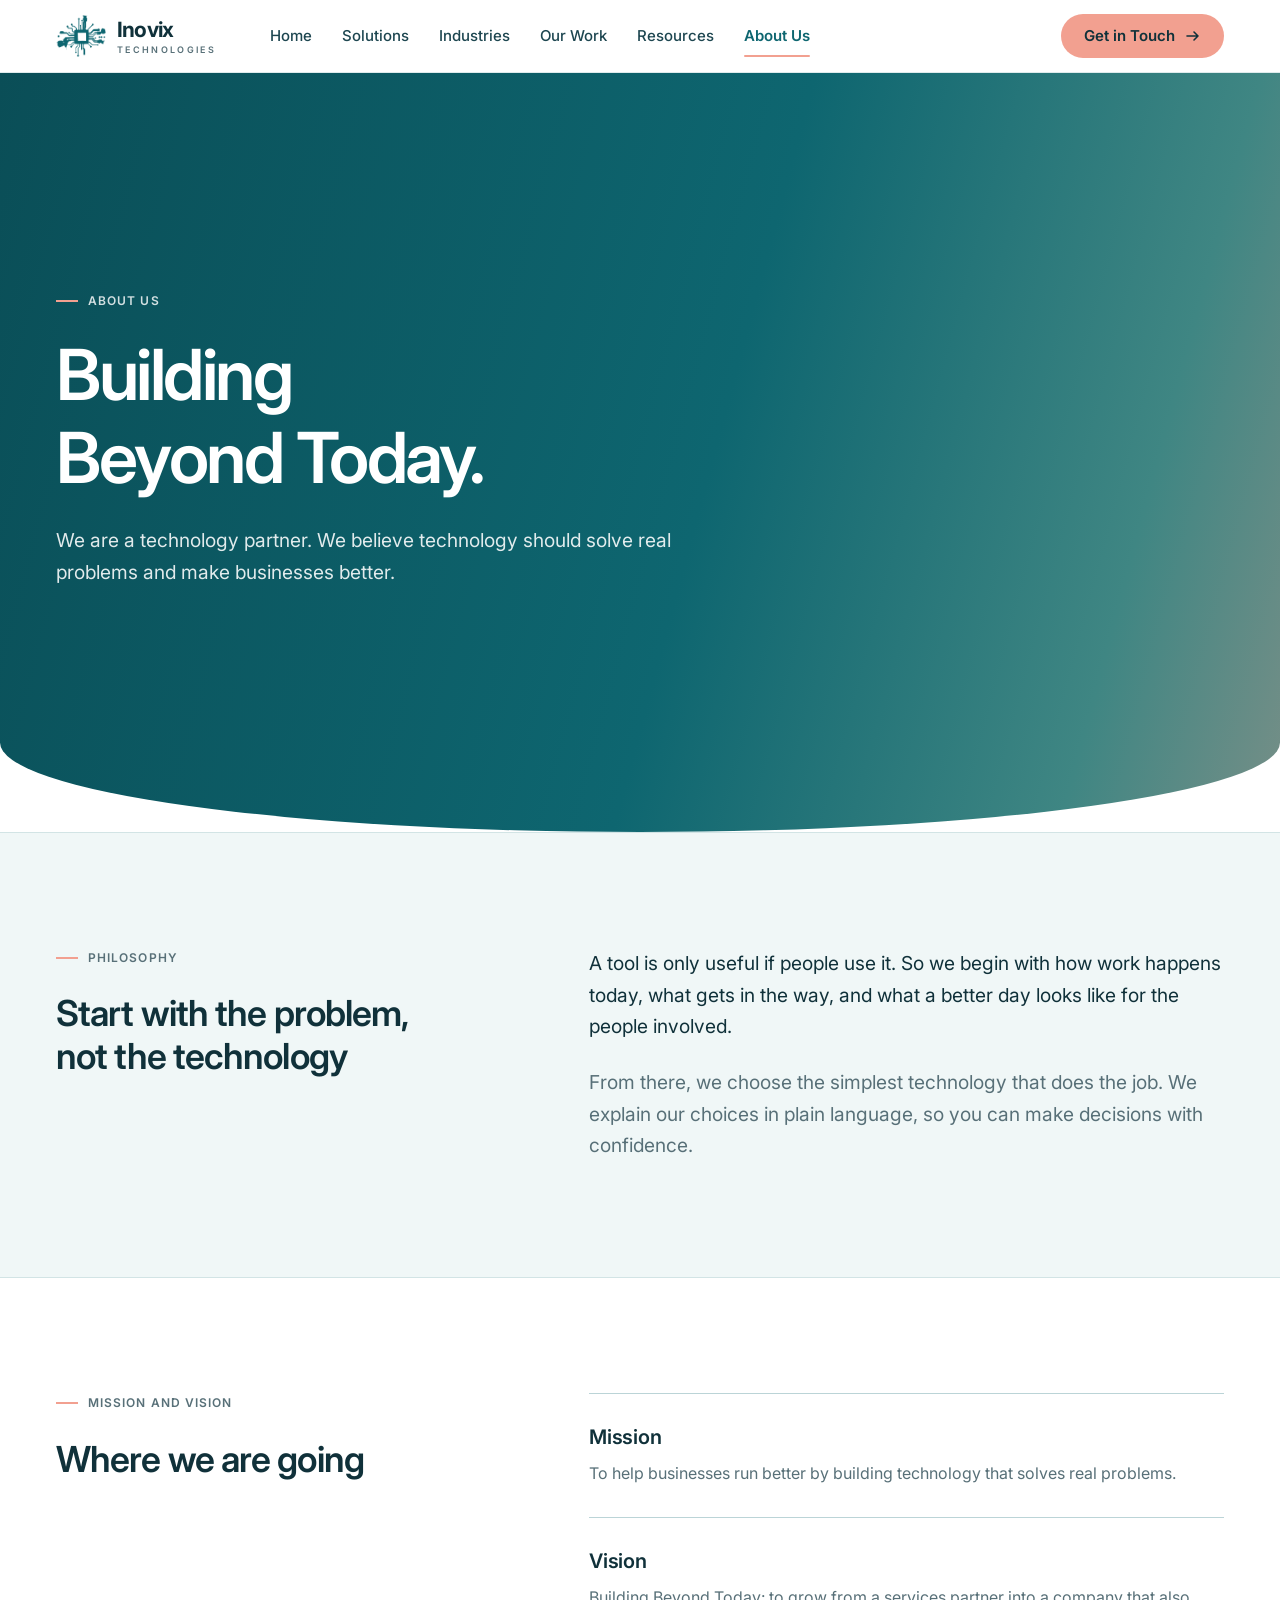
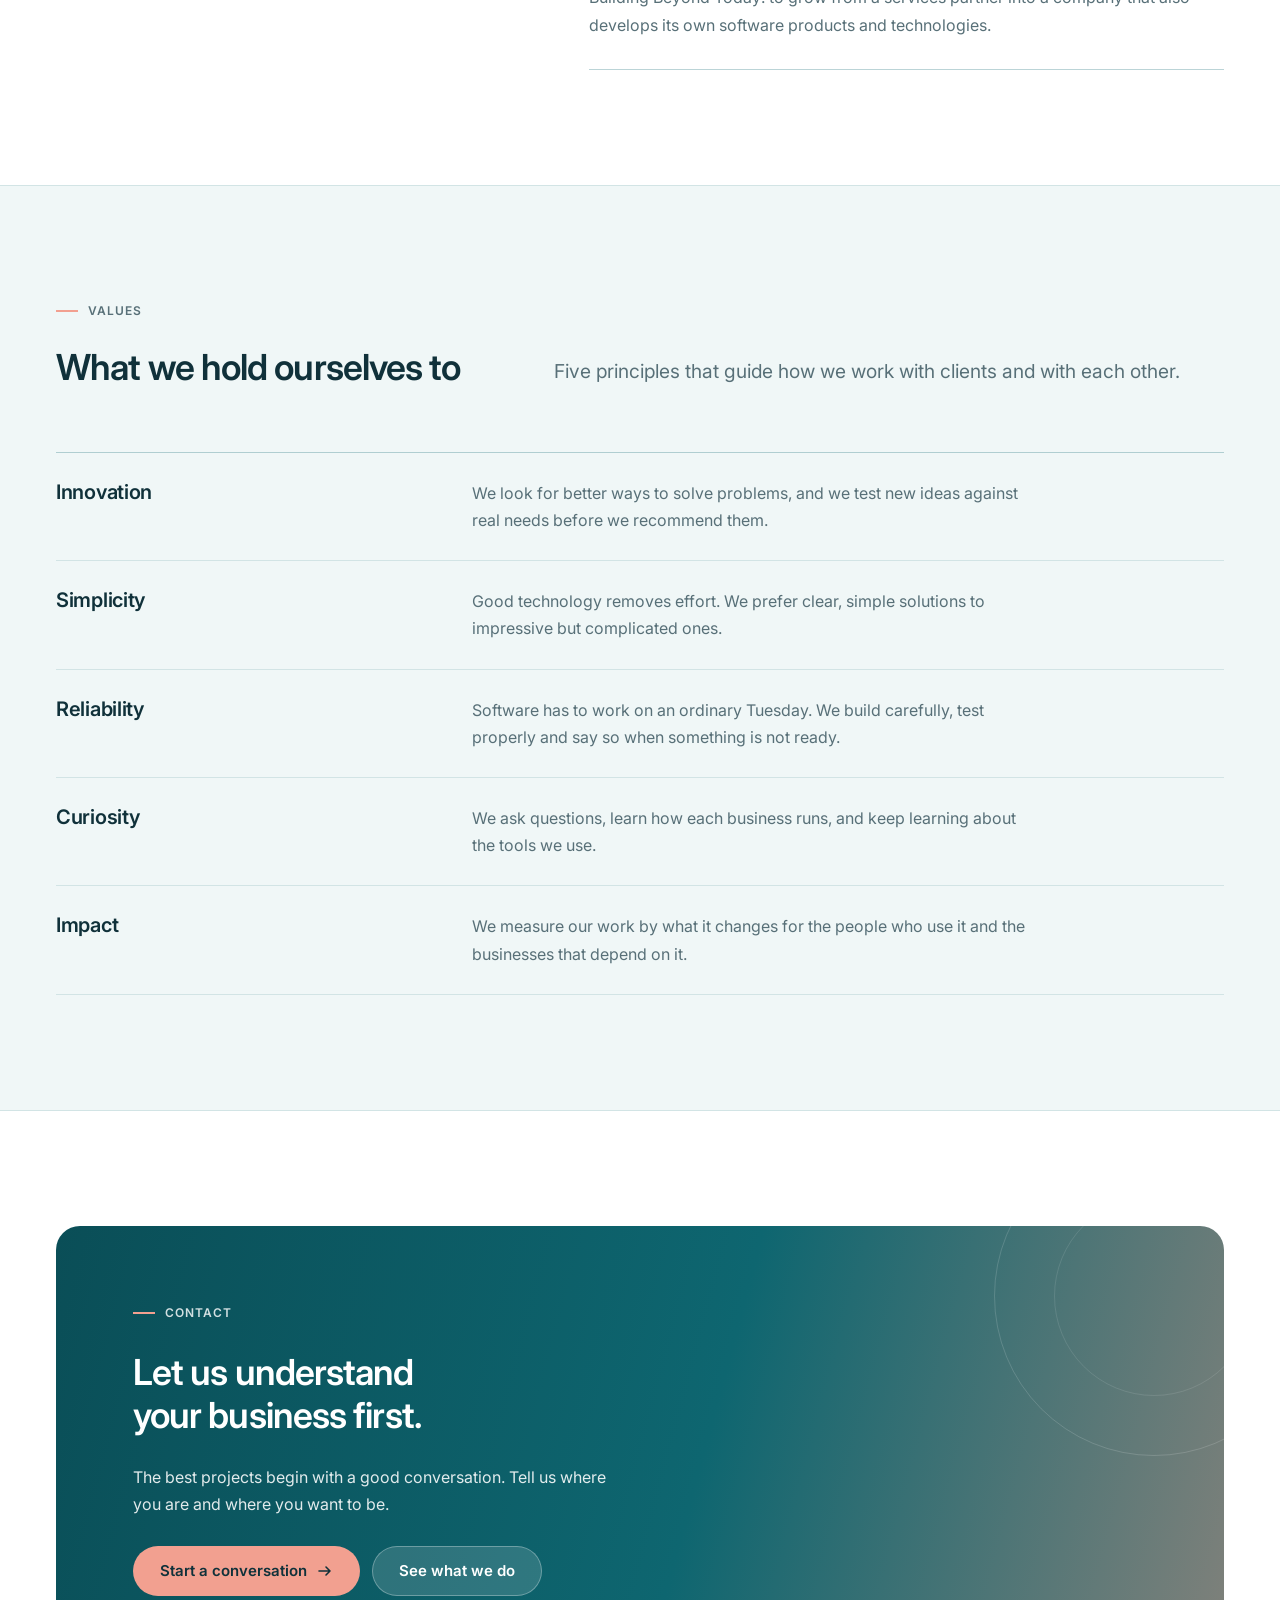
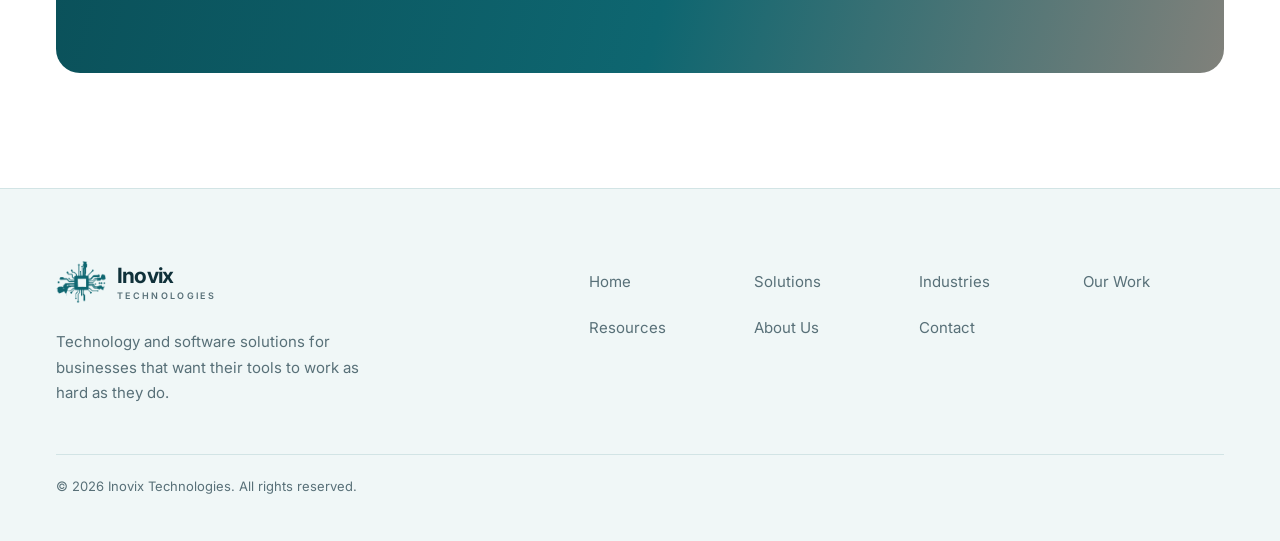
==== about.html @ cc23829c "Add files via upload" ====
<!doctype html>
<html lang="en"><head><meta charset="utf-8"><meta name="viewport" content="width=device-width,initial-scale=1,viewport-fit=cover">
<title>About Us | Inovix Technologies</title><meta name="description" content="Our philosophy, mission, vision and values as a technology partner for businesses.">
<link rel="stylesheet" href="https://fonts.googleapis.com/css2?family=Inter:wght@400;500;600&display=swap">
<link rel="stylesheet" href="styles.css">
<style>:root{padding-top:env(safe-area-inset-top,0px);padding-bottom:env(safe-area-inset-bottom,0px)}</style>
</head><body>
<a class="skip" href="#main">Skip to content</a>
<header class="site-head">
  <div class="bar"><a class="brand" href="index.html" aria-label="Inovix Technologies, home"><img class="brand-mark" src="logo.png" alt="" height="40"><span class="brand-text"><span class="brand-name">Inovix</span><span class="brand-sub">Technologies</span></span></a>
    <nav class="nav-links" aria-label="Main"><ul style="display:contents;list-style:none;margin:0;padding:0"><li style="display:block"><a href="index.html">Home</a></li><li style="display:block"><a href="solutions.html">Solutions</a></li><li style="display:block"><a href="industries.html">Industries</a></li><li style="display:block"><a href="work.html">Our Work</a></li><li style="display:block"><a href="resources.html">Resources</a></li><li style="display:block"><a href="about.html" aria-current="page">About Us</a></li></ul></nav>
    <div class="actions"><a class="btn btn-primary" href="contact.html">Get in Touch <svg viewBox="0 0 16 16" fill="none" stroke="currentColor" stroke-width="1.6" stroke-linecap="round" stroke-linejoin="round" aria-hidden="true"><path d="M2 8h11M9 4l4 4-4 4"/></svg></a>
    <button class="burger" id="menu-btn" type="button" aria-expanded="false" aria-controls="menu-panel" aria-label="Open menu"><span class="ln"><i></i><i></i><i></i></span></button></div>
  </div>
</header>
<div class="mpanel" id="menu-panel">
  <nav aria-label="Mobile"><a class="link" href="index.html">Home</a><a class="link" href="solutions.html">Solutions</a><a class="link" href="industries.html">Industries</a><a class="link" href="work.html">Our Work</a><a class="link" href="resources.html">Resources</a><a class="link" href="about.html" aria-current="page">About Us</a><a class="link" href="contact.html">Contact</a></nav>
  <a class="btn btn-primary" href="contact.html">Get in Touch <svg viewBox="0 0 16 16" fill="none" stroke="currentColor" stroke-width="1.6" stroke-linecap="round" stroke-linejoin="round" aria-hidden="true"><path d="M2 8h11M9 4l4 4-4 4"/></svg></a>
</div>
<main id="main">
<section class="page-head" style="border-bottom:0"><div class="wrap vision"><span class="eyebrow">About us</span><h2 style="margin-top:22px;animation:rise .8s var(--ease) both">Building Beyond Today.</h2>
<p class="lead" style="margin-top:26px">We are a technology partner. We believe technology should solve real problems and make businesses better.</p></div></section>
<section class="section band"><div class="wrap two"><div class="stack"><span class="eyebrow">Philosophy</span><h2>Start with the problem, not the technology</h2></div>
<div class="stack"><p class="lead" style="max-width:60ch;color:var(--ink)">A tool is only useful if people use it. So we begin with how work happens today, what gets in the way, and what a better day looks like for the people involved.</p>
<p class="lead" style="max-width:60ch">From there, we choose the simplest technology that does the job. We explain our choices in plain language, so you can make decisions with confidence.</p></div></div></section>
<section class="section"><div class="wrap two"><div class="stack"><span class="eyebrow">Mission and vision</span><h2>Where we are going</h2></div>
<div class="mv"><div><h3>Mission</h3><p class="muted">To help businesses run better by building technology that solves real problems.</p></div>
<div><h3>Vision</h3><p class="muted">Building Beyond Today: to grow from a services partner into a company that also develops its own software products and technologies.</p></div></div></div></section>
<section class="section band"><div class="wrap"><div class="sec-head"><div class="stack"><span class="eyebrow">Values</span><h2>What we hold ourselves to</h2></div><p class="lead">Five principles that guide how we work with clients and with each other.</p></div>
<ul class="vals" style="margin:0;padding:0;list-style:none"><li class="val"><h3>Innovation</h3><p>We look for better ways to solve problems, and we test new ideas against real needs before we recommend them.</p></li><li class="val"><h3>Simplicity</h3><p>Good technology removes effort. We prefer clear, simple solutions to impressive but complicated ones.</p></li><li class="val"><h3>Reliability</h3><p>Software has to work on an ordinary Tuesday. We build carefully, test properly and say so when something is not ready.</p></li><li class="val"><h3>Curiosity</h3><p>We ask questions, learn how each business runs, and keep learning about the tools we use.</p></li><li class="val"><h3>Impact</h3><p>We measure our work by what it changes for the people who use it and the businesses that depend on it.</p></li></ul></div></section>
<section class="section"><div class="wrap"><div class="cta">
  <span class="eyebrow">Contact</span><h2>Let us understand your business first.</h2><p>The best projects begin with a good conversation. Tell us where you are and where you want to be.</p>
  <div class="btn-row"><a class="btn btn-primary" href="contact.html">Start a conversation <svg viewBox="0 0 16 16" fill="none" stroke="currentColor" stroke-width="1.6" stroke-linecap="round" stroke-linejoin="round" aria-hidden="true"><path d="M2 8h11M9 4l4 4-4 4"/></svg></a><a class="btn btn-ghost" href="solutions.html">See what we do</a></div>
</div></div></section>
</main>
<footer class="foot"><div class="wrap">
  <div class="foot-grid">
    <div><a class="brand" href="index.html" aria-label="Inovix Technologies, home"><img class="brand-mark" src="logo.png" alt="" height="40"><span class="brand-text"><span class="brand-name">Inovix</span><span class="brand-sub">Technologies</span></span></a><p>Technology and software solutions for businesses that want their tools to work as hard as they do.</p></div>
    <nav aria-label="Footer"><ul><li><a href="index.html">Home</a></li><li><a href="solutions.html">Solutions</a></li><li><a href="industries.html">Industries</a></li><li><a href="work.html">Our Work</a></li><li><a href="resources.html">Resources</a></li><li><a href="about.html">About Us</a></li><li><a href="contact.html">Contact</a></li></ul></nav>
  </div>
  <div class="legal">&copy; 2026 Inovix Technologies. All rights reserved.</div>
</div></footer>
<script src="app.js"></script>
</body></html>
---- styles.css ----
/* Design tokens */
:root{
  --white:#FFFFFF; --blush:#F0F7F7; --pink:#DCEDED; --rose:#A9CFCF;
  --teal:#0E6670; --teal-deep:#0A4E57; --coral:#F2A090; --coral-deep:#EA8D79;
  --ink:#10313A; --grey:#587078; --ink-soft:#1D4650;
  --line:rgba(14,102,112,.13); --line-strong:rgba(14,102,112,.28);
  --r-sm:12px; --r-md:20px; --r-lg:28px; --pill:999px;
  --shadow:0 1px 2px rgba(16,49,58,.04),0 12px 32px -12px rgba(16,49,58,.08);
  --font:"Inter","Helvetica Neue",Helvetica,Arial,sans-serif;
  --gutter:max(16px,env(safe-area-inset-left,0px));
  --gutter-r:max(16px,env(safe-area-inset-right,0px));
  --ease:cubic-bezier(.2,.7,.2,1);
  color-scheme:light;
}
*,*::before,*::after{box-sizing:border-box}
html{scroll-behavior:smooth;-webkit-text-size-adjust:100%}
body{margin:0;background:var(--white);color:var(--ink);font-family:var(--font);font-size:1rem;line-height:1.7;font-weight:400;-webkit-font-smoothing:antialiased;text-rendering:optimizeLegibility}
img,svg{max-width:100%}
h1,h2,h3,h4{margin:0;font-weight:600;line-height:1.14;letter-spacing:-.025em;text-wrap:balance}
h1{font-size:clamp(2.25rem,4.4vw,3.6rem);letter-spacing:-.032em}
h2{font-size:clamp(1.65rem,2.8vw,2.4rem)}
h3{font-size:1.25rem;letter-spacing:-.015em;line-height:1.3}
p{margin:0}
a{color:inherit}
ul{margin:0;padding:0;list-style:none}
:focus-visible{outline:2px solid var(--ink);outline-offset:3px;border-radius:6px}
.skip{position:absolute;left:16px;top:-60px;background:var(--ink);color:#fff;padding:10px 16px;border-radius:var(--pill);z-index:100;text-decoration:none;font-size:.9rem}
.skip:focus{top:12px}

/* Layout helpers */
.wrap{max-width:1244px;margin-inline:auto;padding-left:var(--gutter);padding-right:var(--gutter-r)}
.section{padding-block:clamp(56px,8vw,112px)}
.band{background:var(--blush)}
.eyebrow{font-size:.75rem;font-weight:600;letter-spacing:.09em;text-transform:uppercase;color:var(--grey);display:flex;align-items:center;gap:10px}
.eyebrow::before{content:"";width:18px;height:1px;background:var(--rose)}
.lead{font-size:clamp(1.0625rem,1.5vw,1.25rem);color:var(--grey);line-height:1.6;max-width:56ch}
.muted{color:var(--grey)}
.stack{display:flex;flex-direction:column;gap:20px}

/* Buttons */
.btn{display:inline-flex;align-items:center;justify-content:center;gap:10px;min-height:48px;padding:0 24px;border-radius:var(--pill);font:inherit;font-size:.9375rem;font-weight:600;text-decoration:none;border:1px solid transparent;cursor:pointer;transition:background .2s,transform .15s var(--ease),border-color .2s,box-shadow .2s}
.btn svg{width:16px;height:16px;transition:transform .25s var(--ease)}
.btn:hover svg{transform:translateX(3px)}
.btn:active{transform:scale(.98)}
.btn-primary{background:var(--coral);color:var(--ink)}
.btn-primary:hover{background:var(--coral-deep)}
.btn-ghost{background:transparent;color:var(--ink);border-color:var(--line-strong)}
.btn-ghost:hover{background:var(--pink);border-color:var(--pink)}
.btn-row{display:flex;flex-wrap:wrap;gap:12px}

/* Logo placeholder: replace .logo-slot contents with an <img> or inline SVG */
.brand{display:inline-flex;align-items:center;text-decoration:none}
.logo-slot{display:inline-flex;align-items:center;justify-content:center;width:132px;height:40px;border:1px dashed var(--rose);border-radius:var(--r-sm);background:var(--blush)}
.logo-slot span{width:46px;height:6px;border-radius:3px;background:var(--rose)}
.logo-slot img,.logo-slot svg{max-height:100%;max-width:100%}

/* Site header: sticky, standard top bar */
body::before{content:"";position:fixed;inset:0 0 auto;height:env(safe-area-inset-top,0px);z-index:70;background:var(--white)}
.site-head{position:sticky;top:env(safe-area-inset-top,0px);z-index:60;background:rgba(255,255,255,.94);-webkit-backdrop-filter:saturate(1.4) blur(14px);backdrop-filter:saturate(1.4) blur(14px);border-bottom:1px solid var(--line)}
.bar{display:flex;align-items:center;gap:24px;height:72px;max-width:1200px;margin-inline:auto;padding-left:var(--gutter);padding-right:var(--gutter-r)}
.brand{flex:none}
.bar .logo-slot{width:128px;height:38px}
.nav-links{display:none}
.actions{display:flex;align-items:center;gap:10px;margin-left:auto}
.actions .btn{display:none;min-height:44px;padding:0 22px}
.nav-links a{position:relative;display:block;padding:10px 14px;border-radius:var(--r-sm);font-size:.9375rem;font-weight:500;text-decoration:none;color:var(--ink-soft);transition:color .2s,background .2s}
.nav-links a:hover{color:var(--ink);background:var(--blush)}
.nav-links a[aria-current="page"]{color:var(--teal);font-weight:600}
.nav-links a[aria-current="page"]::after{content:"";position:absolute;left:14px;right:14px;bottom:2px;height:2px;border-radius:2px;background:var(--coral)}
.burger{width:44px;height:44px;border-radius:var(--r-sm);border:1px solid var(--line-strong);background:var(--white);display:inline-flex;align-items:center;justify-content:center;cursor:pointer;color:var(--ink);transition:background .2s}
.burger:hover{background:var(--blush)}
.burger .ln{position:relative;width:18px;height:12px}
.burger .ln i{position:absolute;left:0;right:0;height:1.5px;background:currentColor;border-radius:2px;transition:transform .3s var(--ease),top .3s var(--ease),opacity .2s}
.burger .ln i:nth-child(1){top:0}.burger .ln i:nth-child(2){top:5.25px}.burger .ln i:nth-child(3){top:10.5px}
.burger[aria-expanded="true"] .ln i:nth-child(1){top:5.25px;transform:rotate(45deg)}
.burger[aria-expanded="true"] .ln i:nth-child(2){opacity:0}
.burger[aria-expanded="true"] .ln i:nth-child(3){top:5.25px;transform:rotate(-45deg)}
.mpanel{position:fixed;left:0;right:0;top:calc(73px + env(safe-area-inset-top,0px));bottom:0;z-index:55;background:var(--white);padding:8px var(--gutter-r) calc(24px + env(safe-area-inset-bottom,0px)) var(--gutter);overflow-y:auto;visibility:hidden;opacity:0;transform:translateY(-8px);transition:opacity .25s,transform .3s var(--ease),visibility 0s .3s}
.mpanel.open{visibility:visible;opacity:1;transform:none;transition:opacity .25s,transform .3s var(--ease)}
.mpanel a.link{display:flex;align-items:center;justify-content:space-between;min-height:58px;font-size:1.1875rem;font-weight:500;letter-spacing:-.01em;text-decoration:none;border-bottom:1px solid var(--line)}
.mpanel a.link[aria-current="page"]{font-weight:600;color:var(--teal)}
.mpanel a.link[aria-current="page"]::after{content:"";width:8px;height:8px;border-radius:50%;background:var(--coral)}
.mpanel .btn{width:100%;margin-top:24px;min-height:54px}
@media(min-width:960px){
  .nav-links{display:flex;gap:2px;margin-left:16px}
  .actions .btn{display:inline-flex}
  .burger,.mpanel{display:none}
}
body.lock{overflow:hidden}

/* Hero */
.hero{padding-block:clamp(40px,6vw,88px) clamp(48px,6vw,96px)}
.hero-grid{display:grid;gap:56px;align-items:center}
@media(min-width:960px){.hero-grid{grid-template-columns:minmax(0,1fr) minmax(0,1.08fr);gap:64px}}
.hero h1{margin-block:20px 22px;max-width:15ch}
.hero .lead{margin-bottom:34px}
@keyframes rise{from{opacity:0;transform:translateY(14px)}to{opacity:1;transform:none}}
.hero .eyebrow,.hero h1,.hero .lead,.hero .btn-row{animation:rise .7s var(--ease) both}
.hero h1{animation-delay:.06s}.hero .lead{animation-delay:.12s}.hero .btn-row{animation-delay:.18s}
.hero .visual{animation:rise .9s var(--ease) .15s both}
@media(prefers-reduced-motion:reduce){*,*::before,*::after{animation:none!important;transition:none!important;scroll-behavior:auto!important}}

/* Hero visual: software window + connected systems */
.win-top{display:flex;align-items:center;gap:7px;padding:12px 16px;border-bottom:1px solid var(--line);background:var(--blush)}
.win-top i{width:9px;height:9px;border-radius:50%;background:var(--rose)}
.win-top i:nth-child(2){opacity:.6}.win-top i:nth-child(3){opacity:.35}
.win-top b{margin-left:14px;height:8px;width:110px;border-radius:4px;background:var(--pink)}
.sk{display:block;height:8px;border-radius:4px;background:var(--pink)}
.sk.s{width:60%}.sk.m{width:80%}.sk.l{width:100%}.sk.on{background:var(--rose);width:70%}

/* Home: statement */
.statement{display:grid;gap:36px}
@media(min-width:960px){.statement{grid-template-columns:minmax(0,5fr) minmax(0,7fr);gap:80px}}
.statement p.big{font-size:clamp(1.35rem,2.4vw,1.9rem);line-height:1.4;letter-spacing:-.02em;font-weight:500;max-width:30ch}
.statement .cols{display:grid;gap:24px}
@media(min-width:640px){.statement .cols{grid-template-columns:1fr 1fr}}

/* Home: service rows */
.sec-head{display:grid;gap:18px;margin-bottom:clamp(32px,4vw,56px)}
@media(min-width:960px){.sec-head{grid-template-columns:minmax(0,5fr) minmax(0,7fr);gap:80px;align-items:end}}
.svc{border-top:1px solid var(--line-strong)}
.svc a{display:grid;grid-template-columns:1fr auto;gap:8px 24px;align-items:center;padding:26px 4px;border-bottom:1px solid var(--line);text-decoration:none;transition:background .25s,padding .3s var(--ease)}
.svc a:hover{background:var(--blush);padding-inline:20px}
.svc h3{grid-column:1}
.svc p{grid-column:1;color:var(--grey);max-width:60ch;font-size:1rem}
.svc .arr{grid-column:2;grid-row:1/3;width:44px;height:44px;border-radius:50%;border:1px solid var(--line-strong);display:flex;align-items:center;justify-content:center;transition:background .25s,border-color .25s}
.svc a:hover .arr{background:var(--pink);border-color:var(--pink)}
.svc .arr svg{width:16px;height:16px}
@media(min-width:960px){.svc a{grid-template-columns:minmax(0,5fr) minmax(0,6fr) auto;gap:0 80px;padding-block:30px}.svc h3,.svc p{grid-column:auto}.svc .arr{grid-column:3;grid-row:auto}}

/* Home: approach (an actual sequence) */
.steps{display:grid;gap:0;position:relative}
.step{display:grid;grid-template-columns:44px 1fr;gap:20px;padding-bottom:36px;position:relative}
.step:last-child{padding-bottom:0}
.step::before{content:"";position:absolute;left:21px;top:44px;bottom:0;width:1px;background:var(--rose)}
.step:last-child::before{display:none}
.step .n{width:44px;height:44px;border-radius:50%;background:var(--white);border:1px solid var(--rose);display:flex;align-items:center;justify-content:center;font-size:.875rem;font-weight:600;font-variant-numeric:tabular-nums}
.step h3{margin:8px 0 8px}.step p{color:var(--grey);font-size:1rem}
@media(min-width:960px){
  .steps{grid-template-columns:repeat(4,1fr);gap:32px}
  .step{grid-template-columns:1fr;gap:20px;padding:0}
  .step::before{left:44px;right:-32px;top:21px;bottom:auto;width:auto;height:1px}
}
@media(min-width:640px) and (max-width:959px){.steps{grid-template-columns:1fr 1fr;column-gap:40px}}

/* Home: industries overview */
.ind{display:grid;gap:40px}
@media(min-width:960px){.ind{grid-template-columns:minmax(0,5fr) minmax(0,7fr);gap:80px;align-items:start}}
.chips{display:flex;flex-wrap:wrap;gap:10px}
.chip{display:inline-flex;align-items:center;min-height:48px;padding:0 22px;border-radius:var(--pill);border:1px solid var(--line-strong);background:var(--white);font-size:1rem;font-weight:500;text-decoration:none;transition:background .2s,border-color .2s,transform .2s var(--ease)}
.chip:hover{background:var(--pink);border-color:var(--pink);transform:translateY(-1px)}
.chip.alt{background:var(--blush);border-color:var(--blush);color:var(--grey)}

/* CTA panel */
.cta{background:var(--pink);border-radius:var(--r-lg);padding:clamp(36px,6vw,80px);display:grid;gap:28px;position:relative;overflow:hidden}
.cta::after{content:"";position:absolute;right:-90px;top:-90px;width:320px;height:320px;border-radius:50%;border:1px solid var(--rose);opacity:.7;pointer-events:none}
.cta::before{content:"";position:absolute;right:-30px;top:-30px;width:200px;height:200px;border-radius:50%;border:1px solid var(--rose);opacity:.5;pointer-events:none}
.cta h2{max-width:20ch;position:relative}.cta p{color:var(--ink-soft);max-width:48ch;position:relative}.cta .btn-row{position:relative}
.cta .btn-ghost{border-color:var(--rose)}
.cta .btn-ghost:hover{background:var(--white);border-color:var(--white)}

/* Inner page header */
.page-head{padding-block:clamp(48px,7vw,104px) clamp(36px,5vw,72px);border-bottom:1px solid var(--line)}
.page-head h1{margin-block:18px 22px;max-width:18ch;animation:rise .7s var(--ease) both}
.page-head .lead{animation:rise .7s var(--ease) .08s both}
.page-head .eyebrow{animation:rise .7s var(--ease) both}

/* Solutions */
.sol{display:grid;gap:28px;padding-block:clamp(40px,5vw,72px);border-bottom:1px solid var(--line)}
.sol:last-of-type{border-bottom:0}
.sol .t{display:flex;flex-direction:column;gap:16px}
.glyph{width:56px;height:56px;border-radius:16px;background:var(--pink);display:flex;align-items:center;justify-content:center}
.glyph svg{width:26px;height:26px;stroke:var(--ink);fill:none;stroke-width:1.5;stroke-linecap:round;stroke-linejoin:round}
.sol dl{margin:0;display:grid;gap:24px}
.sol dt{font-size:.75rem;font-weight:600;letter-spacing:.09em;text-transform:uppercase;color:var(--grey);margin-bottom:8px}
.sol dd{margin:0;font-size:1.0625rem;line-height:1.6}
@media(min-width:960px){
  .sol{grid-template-columns:minmax(0,4fr) minmax(0,8fr);gap:80px}
  .sol .t{position:sticky;top:48px;align-self:start}
  .sol dl{grid-template-columns:1fr 1fr}
  .sol dl>div:first-child{grid-column:1/-1;padding-bottom:24px;border-bottom:1px solid var(--line)}
}
.note{display:grid;gap:20px;align-items:center}
@media(min-width:960px){.note{grid-template-columns:1fr auto;gap:60px}}

/* Industries */
.indrow{display:grid;gap:28px;padding-block:clamp(40px,5vw,72px)}
.indrow+.indrow{border-top:1px solid var(--line)}
.indrow h2{font-size:clamp(1.6rem,2.6vw,2.2rem)}
.indrow .tag{font-size:.8125rem;color:var(--grey);font-variant-numeric:tabular-nums}
.pair{display:grid;gap:28px}
.pair h3{font-size:.75rem;font-weight:600;letter-spacing:.09em;text-transform:uppercase;color:var(--grey);margin-bottom:14px}
.ticks li{position:relative;padding:11px 0 11px 28px;border-bottom:1px solid var(--line);font-size:1rem;line-height:1.5}
.ticks li:last-child{border-bottom:0}
.ticks li::before{content:"";position:absolute;left:2px;top:19px;width:10px;height:10px;border-radius:50%;border:1.5px solid var(--rose)}
.ticks.on li::before{background:var(--rose)}
@media(min-width:960px){.indrow{grid-template-columns:minmax(0,4fr) minmax(0,8fr);gap:80px}.pair{grid-template-columns:1fr 1fr;gap:48px}}
@media(min-width:640px) and (max-width:959px){.pair{grid-template-columns:1fr 1fr;gap:32px}}

/* Work */
.proj-grid{display:grid;gap:24px}
@media(min-width:640px){.proj-grid{grid-template-columns:1fr 1fr}.proj.feature{grid-column:1/-1}}
@media(min-width:1100px){.proj-grid{grid-template-columns:repeat(6,1fr)}.proj{grid-column:span 2}.proj.feature{grid-column:1/-1}.proj.wide{grid-column:span 3}}
.proj .frame{border:1px dashed var(--rose);border-radius:var(--r-md);background:var(--blush);aspect-ratio:16/10;position:relative;overflow:hidden;display:flex;flex-direction:column}
.proj.feature .frame{aspect-ratio:21/9;min-height:240px}
.proj .frame .win-top{background:transparent;border-bottom:1px dashed var(--rose)}
.proj .frame .ph{flex:1;display:flex;align-items:center;justify-content:center;padding:20px}
.proj .frame .ph span{font-size:.8125rem;font-weight:500;color:var(--grey);padding:8px 16px;border-radius:var(--pill);background:var(--white);border:1px solid var(--line)}
.proj .meta{padding-top:18px;display:flex;flex-direction:column;gap:12px}
.proj .meta .lbl{font-size:.75rem;font-weight:600;letter-spacing:.09em;text-transform:uppercase;color:var(--grey)}
.proj .meta .sk{height:10px}.proj .meta .sk.t{height:14px;width:60%;background:var(--rose);opacity:.7}
.cs{display:grid;gap:36px}
@media(min-width:960px){.cs{grid-template-columns:minmax(0,5fr) minmax(0,7fr);gap:80px}}
.cs-list li{display:grid;grid-template-columns:140px 1fr;gap:20px;padding:22px 0;border-top:1px solid var(--line-strong)}
.cs-list li:last-child{border-bottom:1px solid var(--line-strong)}
.cs-list b{font-weight:600}.cs-list span{color:var(--grey);font-size:1rem}
@media(max-width:560px){.cs-list li{grid-template-columns:1fr;gap:6px}}

/* Resources */
.res-feature{display:grid;gap:28px;align-items:stretch}
@media(min-width:960px){.res-feature{grid-template-columns:7fr 5fr;gap:40px}}
.res-img{border:1px dashed var(--rose);border-radius:var(--r-md);background:var(--blush);min-height:260px;display:flex;flex-direction:column;justify-content:flex-end;padding:24px;gap:12px}
.res-img .sk{height:10px}.res-img .sk.t{height:16px;width:55%;background:var(--rose);opacity:.7}
.res-side{display:flex;flex-direction:column;justify-content:center;gap:16px}
.cats{display:grid;gap:0;border-top:1px solid var(--line-strong)}
.cat{display:grid;gap:8px 32px;padding:28px 0;border-bottom:1px solid var(--line);align-items:start}
.cat p{color:var(--grey);font-size:1rem;max-width:52ch}
.cat .empty{display:inline-flex;align-items:center;gap:10px;font-size:.875rem;color:var(--grey)}
.cat .empty::before{content:"";width:8px;height:8px;border-radius:50%;border:1.5px solid var(--rose)}
@media(min-width:960px){.cat{grid-template-columns:minmax(0,4fr) minmax(0,5fr) minmax(0,3fr);gap:0 48px;padding-block:34px}.cat .empty{justify-self:end}}

/* About */
.vision{padding-block:clamp(64px,9vw,128px);text-align:left}
.vision h2{font-size:clamp(2.2rem,5.6vw,4.4rem);letter-spacing:-.035em;max-width:14ch}
.two{display:grid;gap:36px}
@media(min-width:960px){.two{grid-template-columns:minmax(0,5fr) minmax(0,7fr);gap:80px}}
.mv{display:grid;gap:0}
.mv>div{padding:30px 0;border-top:1px solid var(--line-strong);display:grid;gap:10px}
.mv>div:last-child{border-bottom:1px solid var(--line-strong)}
.vals{display:grid;gap:0;border-top:1px solid var(--line-strong)}
.val{display:grid;gap:6px 40px;padding:26px 0;border-bottom:1px solid var(--line);transition:background .25s,padding .3s var(--ease)}
.val:hover{background:var(--white);padding-inline:20px}
.val p{color:var(--grey);font-size:1rem;max-width:56ch}
@media(min-width:960px){.val{grid-template-columns:minmax(0,4fr) minmax(0,8fr);align-items:baseline}}
.band .val:hover{background:var(--white)}

/* Contact */
.contact{display:grid;gap:48px;padding-block:clamp(40px,6vw,88px)}
@media(min-width:960px){.contact{grid-template-columns:minmax(0,5fr) minmax(0,7fr);gap:72px;align-items:start}}
.contact h1{margin-block:18px 22px;max-width:14ch}
.expect{margin-top:36px;display:grid;gap:0;border-top:1px solid var(--line-strong)}
.expect li{padding:18px 0;border-bottom:1px solid var(--line);color:var(--grey);font-size:1rem}
.expect li b{color:var(--ink);font-weight:600;display:block;margin-bottom:2px}
.form-panel{background:var(--blush);border:1px solid var(--line);border-radius:var(--r-lg);padding:clamp(22px,4vw,44px)}
.form-panel h2{font-size:1.5rem;margin-bottom:6px}
.form-panel .sub{color:var(--grey);font-size:.9375rem;margin-bottom:28px}
form{display:grid;gap:20px}
.row2{display:grid;gap:20px}
@media(min-width:640px){.row2{grid-template-columns:1fr 1fr}}
.field{display:flex;flex-direction:column;gap:8px;min-width:0}
.field label{font-size:.875rem;font-weight:600}
.field label small{font-weight:400;color:var(--grey);margin-left:4px}
.field input,.field select,.field textarea{font:inherit;font-size:1rem;color:var(--ink);background:var(--white);border:1px solid var(--line-strong);border-radius:var(--r-sm);padding:14px 16px;min-height:52px;width:100%;transition:border-color .2s,box-shadow .2s;appearance:none;-webkit-appearance:none}
.field textarea{min-height:150px;resize:vertical;line-height:1.55}
.field select{background-image:url("data:image/svg+xml,%3Csvg xmlns='http://www.w3.org/2000/svg' width='14' height='8' fill='none' stroke='%2329252A' stroke-width='1.6' stroke-linecap='round' stroke-linejoin='round'%3E%3Cpath d='M1 1l6 6 6-6'/%3E%3C/svg%3E");background-repeat:no-repeat;background-position:right 18px center;padding-right:44px}
.field input:hover,.field select:hover,.field textarea:hover{border-color:var(--grey)}
.field input:focus,.field select:focus,.field textarea:focus{outline:none;border-color:var(--ink);box-shadow:0 0 0 4px var(--pink)}
.field.err input,.field.err select,.field.err textarea{border-color:#A3364F}
.field .msg{font-size:.8125rem;color:#A3364F;min-height:0;display:none}
.field.err .msg{display:block}
.hp{position:absolute;left:-9999px;width:1px;height:1px;overflow:hidden}
.status{display:none;padding:16px 18px;border-radius:var(--r-sm);font-size:.9375rem;line-height:1.5}
.status.show{display:block}
.status.ok{background:var(--white);border:1px solid var(--rose)}
.status.bad{background:var(--white);border:1px solid #A3364F;color:#7A2338}
.form-foot{display:flex;flex-wrap:wrap;gap:14px 20px;align-items:center}
.form-foot .btn{min-width:180px}
.form-foot .btn[disabled]{opacity:.6;cursor:progress}
.form-foot p{font-size:.8125rem;color:var(--grey);max-width:34ch}

/* Footer */
.foot{border-top:1px solid var(--line);padding-block:48px 40px}
.foot-grid{display:grid;gap:36px}
@media(min-width:960px){.foot-grid{grid-template-columns:minmax(0,5fr) minmax(0,7fr);gap:80px}}
.foot p{color:var(--grey);font-size:.9375rem;max-width:36ch;margin-top:18px}
.foot nav ul{display:grid;grid-template-columns:repeat(2,1fr);gap:4px 24px}
@media(min-width:640px){.foot nav ul{grid-template-columns:repeat(4,1fr)}}
.foot nav a{display:inline-block;padding:7px 0;text-decoration:none;font-size:.9375rem;color:var(--grey);transition:color .2s}
.foot nav a:hover{color:var(--ink);text-decoration:underline;text-underline-offset:4px;text-decoration-color:var(--rose)}
.foot .legal{margin-top:40px;padding-top:20px;border-top:1px solid var(--line);font-size:.8125rem;color:var(--grey)}

@supports (view-transition-name:a){@view-transition{navigation:auto}}
::view-transition-old(root){animation:.18s ease both vt-out}
::view-transition-new(root){animation:.3s ease both vt-in}
@keyframes vt-out{to{opacity:0}}@keyframes vt-in{from{opacity:0}}

/* ===== Teal and coral direction ===== */
.eyebrow::before{background:var(--coral);width:22px;height:2px}
.step .n{border-color:var(--teal);color:var(--teal)}
.ticks li::before{border-color:var(--teal)}.ticks.on li::before{background:var(--teal)}
.logo-slot{border-color:var(--line-strong)}.logo-slot span{background:var(--rose)}
.glyph{background:var(--pink)}
.svc a:hover .arr{background:var(--coral);border-color:var(--coral)}
.chip:hover{background:var(--pink);border-color:var(--pink)}

/* gradient surfaces */
.hero,.page-head{position:relative;color:#fff;background:linear-gradient(105deg,#0A4E57 0%,#0E6670 42%,#4A8886 68%,#EBA190 100%);border-radius:0 0 50% 50%/0 0 clamp(40px,7vw,96px) clamp(40px,7vw,96px)}
.hero{padding-block:clamp(48px,6vw,96px) clamp(88px,10vw,160px)}
.page-head{border-bottom:0;padding-block:clamp(56px,7vw,104px) clamp(72px,9vw,128px);background:linear-gradient(105deg,#0A4E57 0%,#0E6670 55%,#3F8683 85%,#E4A08F 130%)}
.hero h1,.page-head h1,.page-head h2{color:#fff}
.hero .lead,.page-head .lead{color:rgba(255,255,255,.88)}
.hero .eyebrow,.page-head .eyebrow{color:rgba(255,255,255,.82)}
.hero h1{max-width:13ch;font-size:clamp(2.4rem,4.8vw,4rem)}
.hero .btn-ghost,.cta .btn-ghost{background:rgba(255,255,255,.14);color:#fff;border-color:rgba(255,255,255,.3)}
.hero .btn-ghost:hover,.cta .btn-ghost:hover{background:rgba(255,255,255,.26);border-color:rgba(255,255,255,.5)}
.hero .btn-primary,.cta .btn-primary{color:var(--ink)}
.checks{display:grid;gap:12px;margin:0 0 34px;padding:0;list-style:none}
.checks li{display:flex;align-items:center;gap:14px;font-size:clamp(1.0625rem,1.5vw,1.25rem);color:rgba(255,255,255,.94)}
.checks svg{flex:none;width:20px;height:20px;stroke:var(--coral);fill:none;stroke-width:2;stroke-linecap:round;stroke-linejoin:round}
.hero-note{margin-top:22px;font-size:.9375rem;color:rgba(255,255,255,.78);max-width:46ch}
.hero .lead{margin-bottom:26px}
.hero .checks{animation:rise .7s var(--ease) .15s both}
.cta{background:linear-gradient(105deg,#0A4E57 0%,#0E6670 55%,#D99683 135%);color:#fff}
.cta h2{color:#fff}.cta p{color:rgba(255,255,255,.88)}.cta .eyebrow{color:rgba(255,255,255,.82)}
.cta::before,.cta::after{border-color:rgba(255,255,255,.22)}

/* Hotel and restaurant inventory console */
.visual{position:relative;--sw:176px;--cx:34px}
.app{background:var(--white);border-radius:var(--r-md);box-shadow:0 30px 70px -24px rgba(5,40,46,.55),0 2px 6px rgba(5,40,46,.12);overflow:hidden;color:var(--ink)}
.pw-top{display:flex;align-items:center;gap:7px;padding:12px 16px;border-bottom:1px solid var(--line);background:var(--blush)}
.pw-top i{width:9px;height:9px;border-radius:50%;background:var(--rose)}
.pw-top i:nth-child(2){background:var(--pink)}.pw-top i:nth-child(3){background:var(--coral)}
.pw-top b{margin-left:12px;font-size:.8125rem;font-weight:600}
.pw-body{position:relative;display:grid;grid-template-columns:var(--sw) 1fr;height:340px}
.snav{border-right:1px solid var(--line);padding:14px 10px;display:flex;flex-direction:column;gap:4px;background:var(--white)}
.ni{position:relative;height:42px;border-radius:12px;display:flex;align-items:center;gap:12px;padding:0 12px;font-size:.8125rem;font-weight:500;color:var(--grey)}
.ni svg{flex:none;position:relative;width:18px;height:18px;stroke:currentColor;fill:none;stroke-width:1.7;stroke-linecap:round;stroke-linejoin:round}
.ni span{position:relative;white-space:nowrap}
.ni .hl{position:absolute;inset:0;border-radius:12px;background:var(--pink);opacity:0}
.ni:nth-child(1) .hl{animation:a1 12s ease-in-out infinite}.ni:nth-child(2) .hl{animation:a2 12s ease-in-out infinite}
.ni:nth-child(3) .hl{animation:a3 12s ease-in-out infinite}.ni:nth-child(4) .hl{animation:a4 12s ease-in-out infinite}
.stage{position:relative;overflow:hidden;min-width:0}
.vw{position:absolute;inset:16px;display:flex;flex-direction:column;gap:12px;opacity:0;min-width:0}
.v1{animation:a1 12s ease-in-out infinite}.v2{animation:a2 12s ease-in-out infinite}.v3{animation:a3 12s ease-in-out infinite}.v4{animation:a4 12s ease-in-out infinite}
.vt{font-size:.6875rem;font-weight:600;letter-spacing:.07em;text-transform:uppercase;color:var(--grey)}
.stats{display:grid;grid-template-columns:repeat(3,1fr);gap:10px}
.st{border:1px solid var(--line);border-radius:12px;padding:12px;display:flex;flex-direction:column;gap:2px;min-width:0}
.st b{font-size:1.5rem;font-weight:600;letter-spacing:-.02em;line-height:1.1;font-variant-numeric:tabular-nums}
.st span{font-size:.6875rem;color:var(--grey)}
.st:nth-child(1) b{color:#C9604A}
.bars{flex:1;display:flex;align-items:flex-end;gap:8px;padding:0 2px;min-height:0;border-bottom:1px solid var(--line)}
.bars i{flex:1;height:var(--h);border-radius:6px 6px 0 0;background:var(--pink)}
.bars i:nth-child(5){background:var(--teal)}.bars i:nth-child(6){background:var(--coral)}
.days{display:flex;gap:8px;padding:0 2px;font-size:.625rem;color:var(--grey)}
.days span{flex:1;text-align:center}
.tbl{display:flex;flex-direction:column}
.tr{display:grid;grid-template-columns:minmax(0,1.3fr) 1fr 84px;align-items:center;gap:12px;height:44px;border-bottom:1px solid var(--line);font-size:.8125rem}
.tr.h{height:36px;font-size:.625rem;font-weight:600;letter-spacing:.07em;text-transform:uppercase;color:var(--grey)}
.tr .nm{font-weight:500;white-space:nowrap;overflow:hidden;text-overflow:ellipsis}
.tr .nm small{display:block;font-size:.6875rem;font-weight:400;color:var(--grey)}
.meter{height:6px;border-radius:3px;background:var(--pink);overflow:hidden}
.meter i{display:block;height:100%;border-radius:3px;background:var(--teal);width:var(--w)}
.meter.low i{background:var(--coral)}
.pill{display:inline-flex;align-items:center;height:22px;padding:0 10px;border-radius:11px;font-size:.6875rem;font-weight:600;white-space:nowrap}
.pill.ok{background:rgba(14,102,112,.12);color:var(--teal-deep)}
.pill.lo{background:rgba(242,160,144,.4);color:#8A3A28}
.pill.dn{background:var(--teal);color:#fff}
.st-cell{position:relative;height:22px}
.st-cell .pill{position:absolute;right:0;top:0}
.st-cell .lo{animation:chipLo 12s ease-in-out infinite}
.st-cell .dn{opacity:0;animation:chipDn 12s ease-in-out infinite}
.po{display:grid;grid-template-columns:minmax(0,1fr) auto;gap:6px 12px;align-items:center;padding:12px 14px;border:1px solid var(--line);border-radius:12px;font-size:.8125rem}
.po b{font-weight:500}
.po .meter{grid-column:1/-1}
.legend{display:flex;gap:14px;font-size:.6875rem;color:var(--grey)}
.legend span{display:inline-flex;align-items:center;gap:6px}
.legend i{width:10px;height:10px;border-radius:3px}
.cells{display:grid;grid-template-columns:repeat(6,minmax(0,1fr));gap:8px}
.cl{height:44px;border-radius:10px;display:flex;align-items:center;justify-content:center;font-size:.6875rem;font-weight:600;font-variant-numeric:tabular-nums}
.f{background:var(--pink);color:var(--teal-deep)}.o{background:var(--teal);color:#fff}.c{background:rgba(242,160,144,.45);color:#8A3A28}
.cl.flip{animation:flip 12s ease-in-out infinite}
.cursor{position:absolute;z-index:6;left:var(--cx);top:30px;width:18px;height:18px;pointer-events:none;animation:cur 12s ease-in-out infinite;filter:drop-shadow(0 2px 3px rgba(16,49,58,.35))}
.cursor svg{display:block;width:100%;height:100%}
.cursor::after{content:"";position:absolute;left:-9px;top:-9px;width:22px;height:22px;border-radius:50%;background:var(--coral);opacity:0;animation:rip 12s ease-out infinite}
@keyframes a1{0%,23%{opacity:1}25%,96%{opacity:0}100%{opacity:1}}
@keyframes a2{0%,24%{opacity:0}26%,48%{opacity:1}50%,100%{opacity:0}}
@keyframes a3{0%,49%{opacity:0}51%,73%{opacity:1}75%,100%{opacity:0}}
@keyframes a4{0%,74%{opacity:0}76%,97%{opacity:1}99%,100%{opacity:0}}
@keyframes rip{0%,100%{opacity:0;transform:scale(.3)}2%{opacity:.55;transform:scale(.3)}5%{opacity:0;transform:scale(1.7)}5.01%{opacity:0;transform:scale(.3)}25%{opacity:.55;transform:scale(.3)}28%{opacity:0;transform:scale(1.7)}28.009999999999998%{opacity:0;transform:scale(.3)}41%{opacity:.55;transform:scale(.3)}44%{opacity:0;transform:scale(1.7)}44.01%{opacity:0;transform:scale(.3)}50%{opacity:.55;transform:scale(.3)}53%{opacity:0;transform:scale(1.7)}53.01%{opacity:0;transform:scale(.3)}75%{opacity:.55;transform:scale(.3)}78%{opacity:0;transform:scale(1.7)}78.01%{opacity:0;transform:scale(.3)}87%{opacity:.55;transform:scale(.3)}90%{opacity:0;transform:scale(1.7)}90.01%{opacity:0;transform:scale(.3)}}
@keyframes cur{
0%,2%{left:var(--cx);top:30px}
10%{left:calc(var(--sw) + (100% - var(--sw))*.35);top:116px}
18%{left:calc(var(--sw) + (100% - var(--sw))*.72);top:150px}
24%,25%{left:var(--cx);top:76px}
32%{left:calc(var(--sw) + (100% - var(--sw))*.45);top:128px}
40%,41%{left:calc(100% - 62px);top:166px}
46%{left:calc(100% - 62px);top:166px}
49%,50%{left:var(--cx);top:122px}
57%{left:calc(var(--sw) + (100% - var(--sw))*.42);top:104px}
67%{left:calc(var(--sw) + (100% - var(--sw))*.62);top:178px}
74%,75%{left:var(--cx);top:168px}
81%{left:calc(var(--sw) + (100% - var(--sw))*.3);top:96px}
86%,87%{left:calc(var(--sw) + 16px + (100% - var(--sw) - 32px)*.58);top:122px}
92%{left:calc(var(--sw) + 16px + (100% - var(--sw) - 32px)*.58);top:122px}
98%,100%{left:var(--cx);top:30px}}
@keyframes chipLo{0%,40%{opacity:1}42%,96%{opacity:0}100%{opacity:1}}
@keyframes chipDn{0%,40%{opacity:0}42%,96%{opacity:1}100%{opacity:0}}
@keyframes flip{0%,86%{background:var(--pink);color:var(--teal-deep)}88%,97%{background:var(--teal);color:#fff}100%{background:var(--pink);color:var(--teal-deep)}}
@media(max-width:560px){.visual{--sw:56px;--cx:26px}.ni{padding:0;justify-content:center}.ni span{display:none}.snav{padding-inline:8px}.pw-body{height:320px}.tr{grid-template-columns:minmax(0,1.2fr) .8fr 74px;gap:8px}.vw{inset:12px}.st{padding:10px 8px}.st b{font-size:1.2rem}.cells{gap:6px}.cl{height:40px}}
@media(prefers-reduced-motion:reduce){.cursor{display:none}.v1{opacity:1}.ni:nth-child(1) .hl{opacity:1}}

/* ===== Spacing and polish ===== */
:root{--section:clamp(72px,9vw,128px);--r-lg:24px}
.wrap{max-width:1200px}
.section{padding-block:var(--section)}
.sec-head{margin-bottom:clamp(40px,5vw,72px);gap:20px}
.stack{gap:24px}
.lead{max-width:58ch;line-height:1.65}
h2{line-height:1.18}
.hero{padding-block:clamp(56px,7vw,104px) clamp(96px,11vw,176px)}
.hero-grid{gap:clamp(48px,6vw,72px)}
.hero h1{margin-block:22px 24px}
.hero .lead{margin-bottom:28px}
.hero .checks{margin-bottom:40px}
.page-head{padding-block:clamp(64px,8vw,112px) clamp(88px,10vw,144px)}
.page-head h1{margin-block:20px 24px}
.statement{gap:clamp(32px,5vw,72px)}
.svc a{padding-block:32px}
.sol{padding-block:clamp(48px,6vw,88px)}
.indrow{padding-block:clamp(48px,6vw,88px)}
.cta{padding:clamp(40px,6vw,88px);gap:28px}
.contact{padding-block:clamp(56px,7vw,104px)}
.foot{padding-block:72px 44px;background:var(--blush);border-top:1px solid var(--line)}
.foot .legal{margin-top:48px}
.foot nav a{padding:8px 0}
.btn{min-height:50px;padding-inline:26px}
.section.band{border-block:1px solid var(--line)}
@media(max-width:640px){.hero .btn-row .btn,.cta .btn-row .btn{width:100%}.sec-head{margin-bottom:36px}}

/* Inovix wordmark */
.brand{gap:11px;color:var(--ink)}
.brand-mark{width:38px;height:38px;flex:none;display:block;transition:transform .3s var(--ease)}
.brand:hover .brand-mark{transform:rotate(-6deg)}
.brand-text{display:flex;flex-direction:column;line-height:1}
.brand-name{font-size:1.3125rem;font-weight:700;letter-spacing:-.035em}
.brand-sub{margin-top:5px;font-size:.5625rem;font-weight:600;letter-spacing:.26em;text-transform:uppercase;color:var(--grey)}
@media(max-width:400px){.brand-mark{width:34px;height:34px}.brand-name{font-size:1.1875rem}}
.brand-mark{width:auto;height:42px}
.brand:hover .brand-mark{transform:none}
@media(max-width:400px){.brand-mark{width:auto;height:36px}}
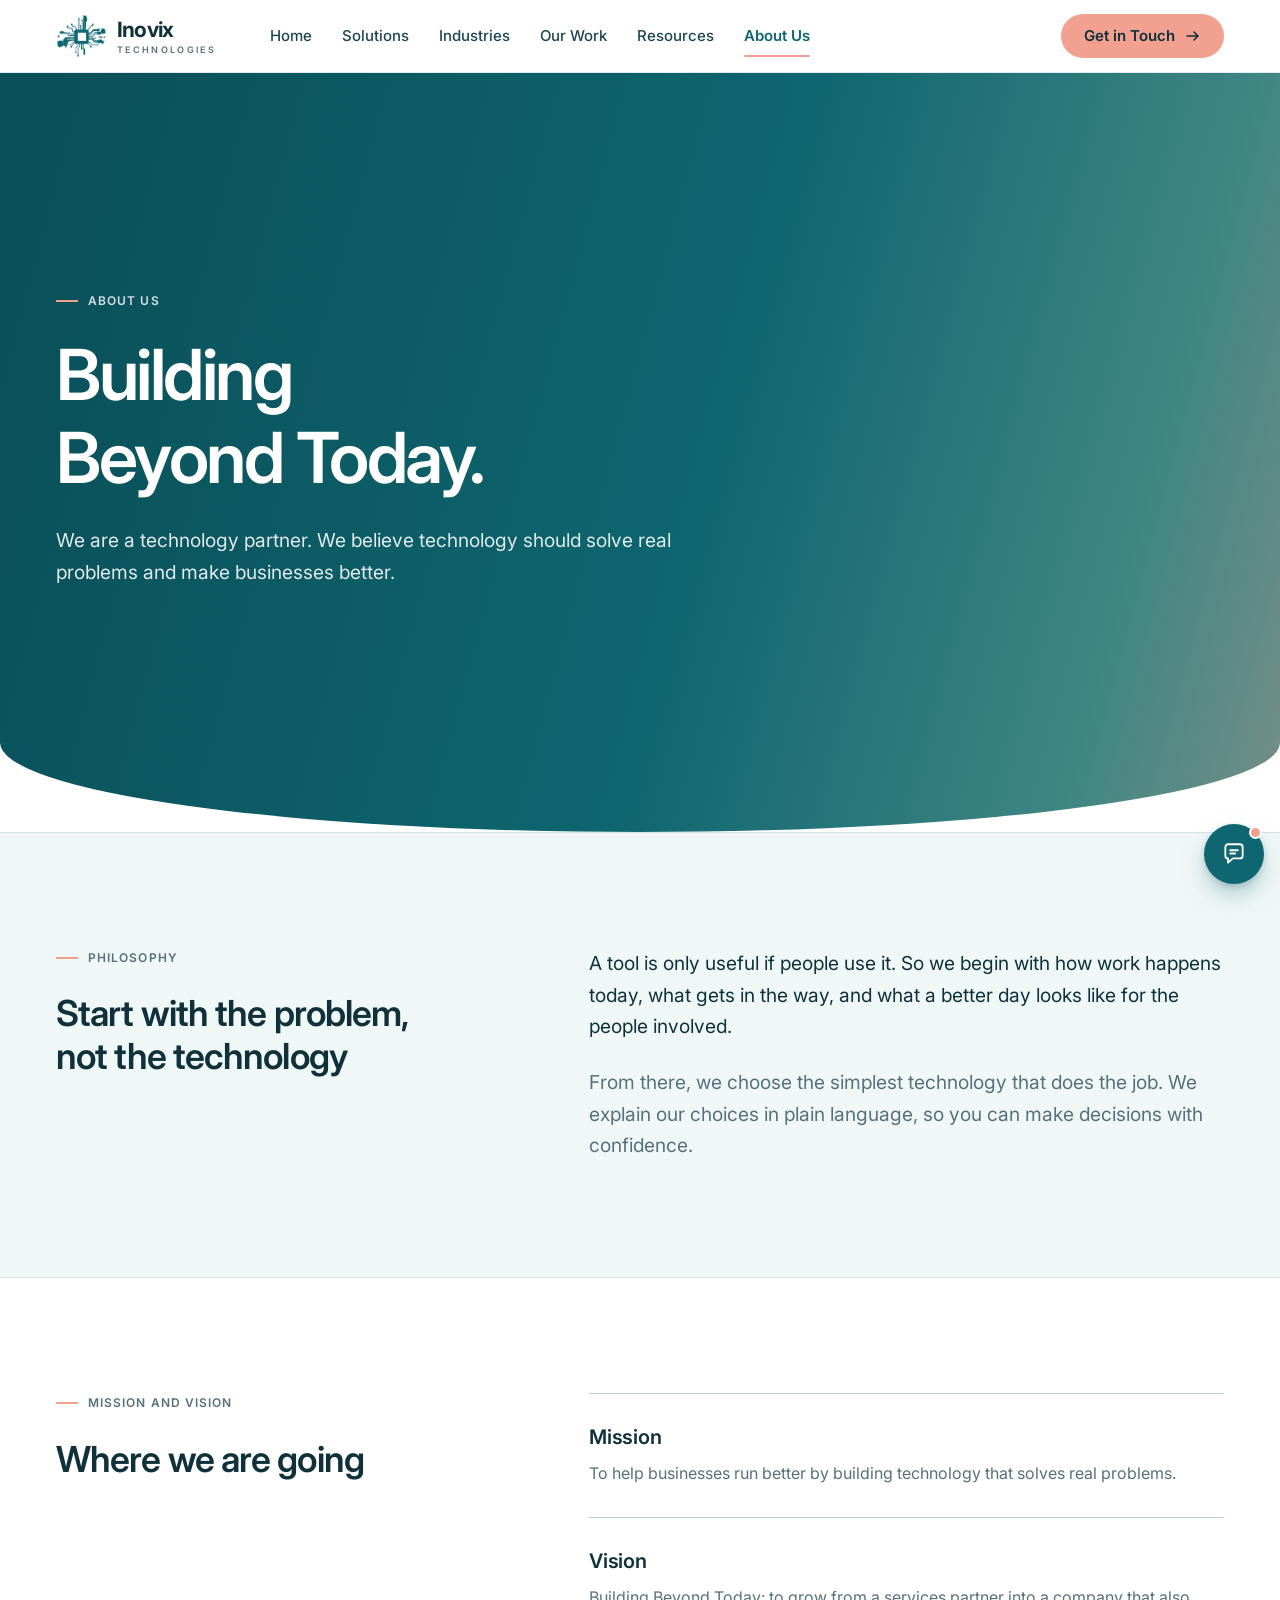
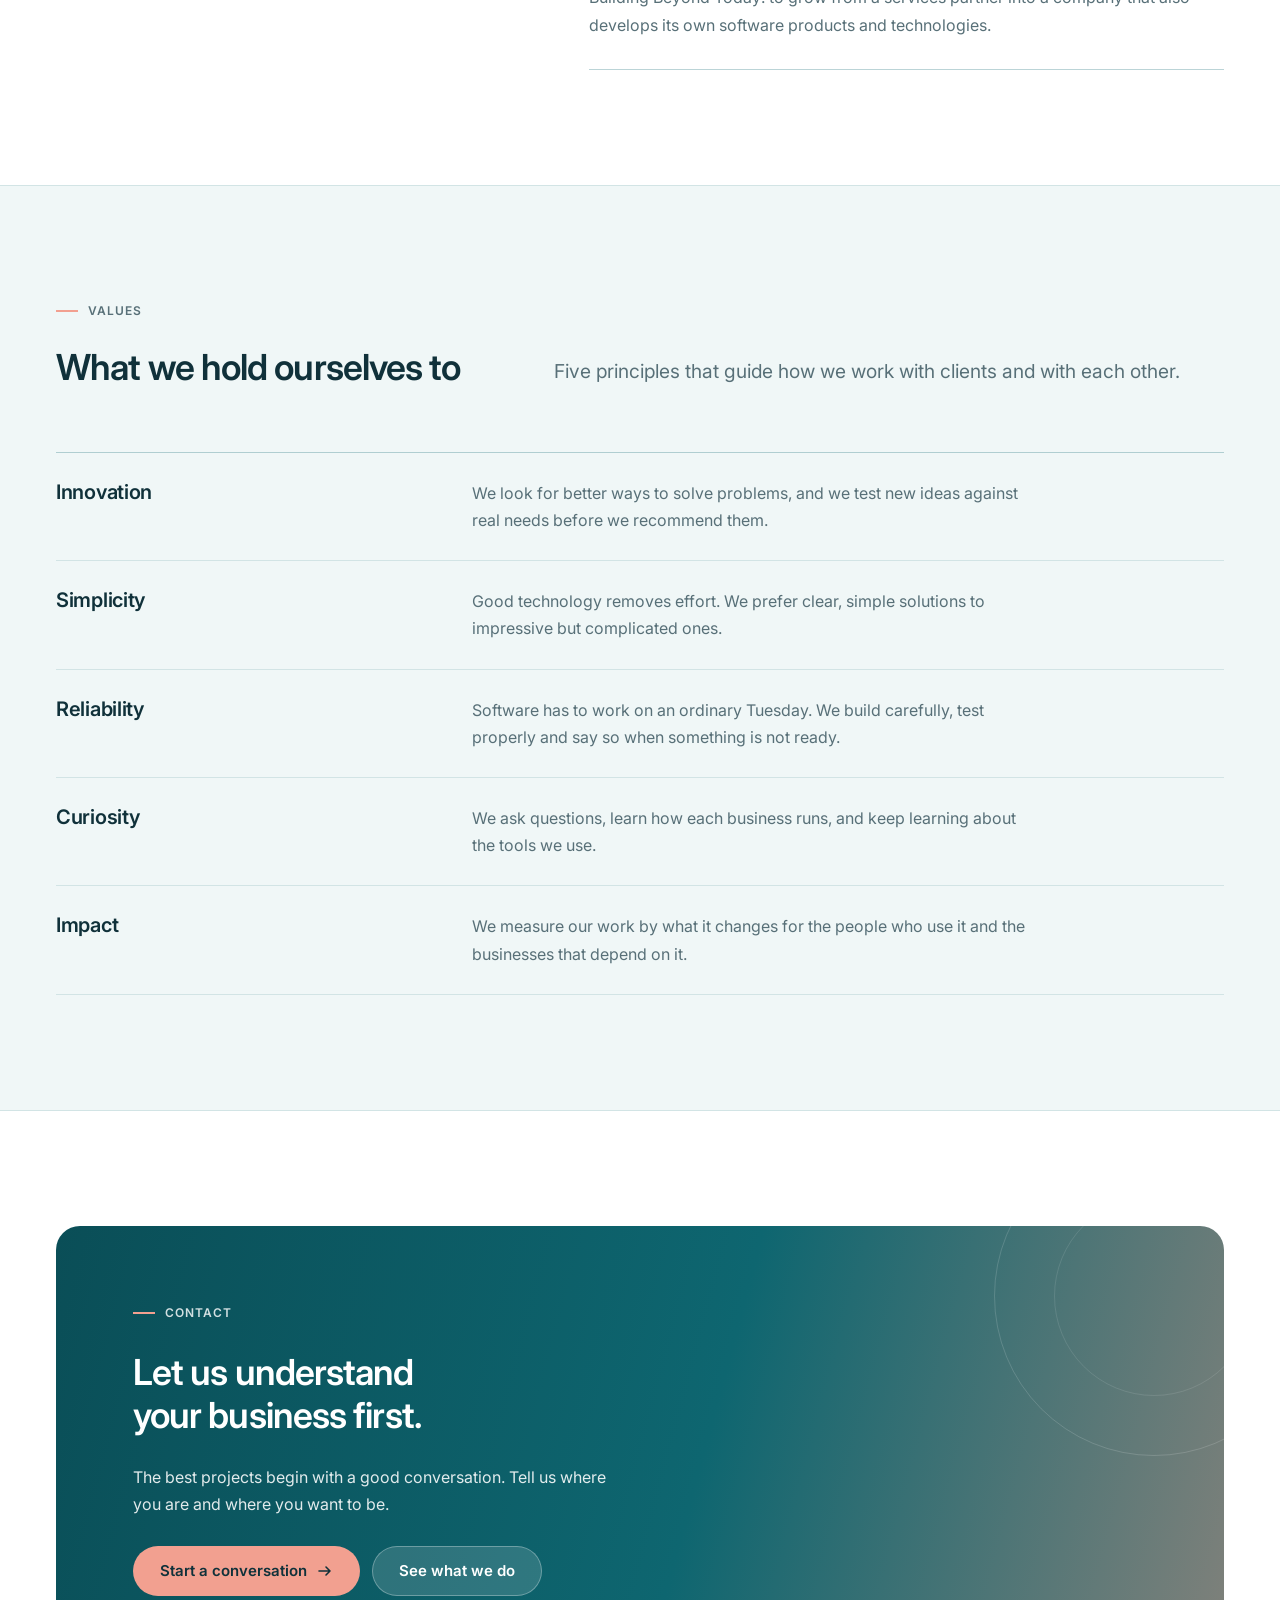
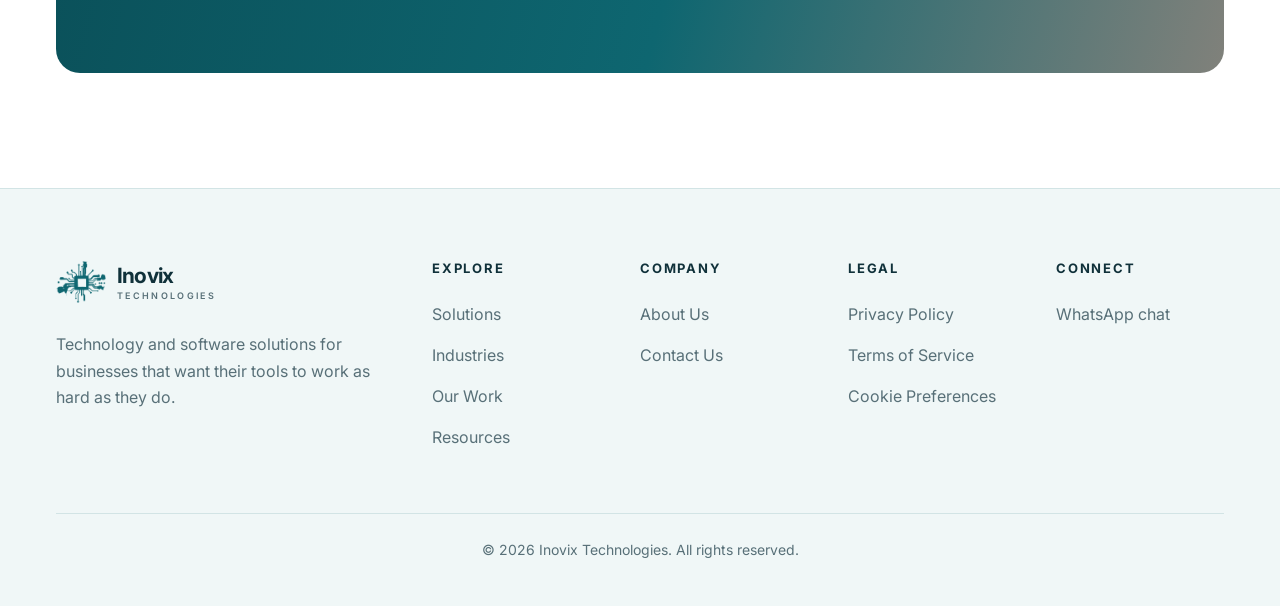
==== commit 3a5f6e3f: "Add files via upload" ====
--- a/about.html
+++ b/about.html
@@ -35,8 +35,11 @@
 </main>
 <footer class="foot"><div class="wrap">
   <div class="foot-grid">
-    <div><a class="brand" href="index.html" aria-label="Inovix Technologies, home"><img class="brand-mark" src="logo.png" alt="" height="40"><span class="brand-text"><span class="brand-name">Inovix</span><span class="brand-sub">Technologies</span></span></a><p>Technology and software solutions for businesses that want their tools to work as hard as they do.</p></div>
-    <nav aria-label="Footer"><ul><li><a href="index.html">Home</a></li><li><a href="solutions.html">Solutions</a></li><li><a href="industries.html">Industries</a></li><li><a href="work.html">Our Work</a></li><li><a href="resources.html">Resources</a></li><li><a href="about.html">About Us</a></li><li><a href="contact.html">Contact</a></li></ul></nav>
+    <div class="fbrand"><a class="brand" href="index.html" aria-label="Inovix Technologies, home"><img class="brand-mark" src="logo.png" alt="" height="40"><span class="brand-text"><span class="brand-name">Inovix</span><span class="brand-sub">Technologies</span></span></a><p>Technology and software solutions for businesses that want their tools to work as hard as they do.</p></div>
+    <div class="fcol"><h2 class="ftitle">Explore</h2><ul><li><a href="solutions.html">Solutions</a></li><li><a href="industries.html">Industries</a></li><li><a href="work.html">Our Work</a></li><li><a href="resources.html">Resources</a></li></ul></div>
+    <div class="fcol"><h2 class="ftitle">Company</h2><ul><li><a href="about.html">About Us</a></li><li><a href="contact.html">Contact Us</a></li></ul></div>
+    <div class="fcol"><h2 class="ftitle">Legal</h2><ul><li><a href="#" data-soon>Privacy Policy</a></li><li><a href="#" data-soon>Terms of Service</a></li><li><a href="#" data-soon>Cookie Preferences</a></li></ul></div>
+    <div class="fcol"><h2 class="ftitle">Connect</h2><ul><li><a href="https://wa.me/212728041767" target="_blank" rel="noopener">WhatsApp chat</a></li></ul></div>
   </div>
   <div class="legal">&copy; 2026 Inovix Technologies. All rights reserved.</div>
 </div></footer>
--- a/styles.css
+++ b/styles.css
@@ -198,7 +198,7 @@
 @media(min-width:640px) and (max-width:959px){.pair{grid-template-columns:1fr 1fr;gap:32px}}
 
 /* Work */
-.proj-grid{display:grid;gap:24px}
+.proj-grid{display:grid;gap:32px 24px;grid-template-columns:minmax(0,1fr)}
 @media(min-width:640px){.proj-grid{grid-template-columns:1fr 1fr}.proj.feature{grid-column:1/-1}}
 @media(min-width:1100px){.proj-grid{grid-template-columns:repeat(6,1fr)}.proj{grid-column:span 2}.proj.feature{grid-column:1/-1}.proj.wide{grid-column:span 3}}
 .proj .frame{border:1px dashed var(--rose);border-radius:var(--r-md);background:var(--blush);aspect-ratio:16/10;position:relative;overflow:hidden;display:flex;flex-direction:column}
@@ -448,3 +448,62 @@
 .brand-mark{width:auto;height:42px}
 .brand:hover .brand-mark{transform:none}
 @media(max-width:400px){.brand-mark{width:auto;height:36px}}
+
+.hero .lead{margin-bottom:36px}
+.proj{min-width:0}
+.proj .frame{width:100%;max-width:100%}
+.proj.feature .frame{min-height:0;aspect-ratio:16/10}
+@media(min-width:640px){.proj.feature .frame{aspect-ratio:21/9;min-height:240px}}
+.proj .frame .ph span{text-align:center;max-width:100%}
+
+/* Our Work: phone layout */
+@media(max-width:639px){
+  .proj-grid{gap:36px}
+  .proj .frame,.proj.feature .frame{aspect-ratio:16/10;min-height:0}
+  .proj .frame .ph{padding:12px}
+  .proj .frame .ph span{font-size:.75rem;padding:7px 14px;text-align:center}
+  .proj .meta{padding-top:14px;gap:10px}
+  .proj .meta .sk.t{width:70%}
+  .cs-list li{padding:18px 0}
+}
+
+/* Live chat widget */
+.chat{position:fixed;z-index:80;right:max(16px,env(safe-area-inset-right,0px));bottom:calc(16px + env(safe-area-inset-bottom,0px));display:flex;flex-direction:column;align-items:flex-end;gap:12px}
+.chat-fab{width:60px;height:60px;border-radius:50%;border:0;background:var(--teal);color:#fff;display:inline-flex;align-items:center;justify-content:center;cursor:pointer;box-shadow:0 12px 28px -8px rgba(14,102,112,.55),0 2px 6px rgba(16,49,58,.15);transition:transform .2s var(--ease),background .2s}
+.chat-fab:hover{background:var(--teal-deep);transform:translateY(-2px)}
+.chat-fab:active{transform:scale(.96)}
+.chat-fab svg{width:26px;height:26px;stroke:currentColor;fill:none;stroke-width:1.7;stroke-linecap:round;stroke-linejoin:round;position:absolute;transition:opacity .2s,transform .3s var(--ease)}
+.chat-fab .x{opacity:0;transform:rotate(-60deg)}
+.chat-fab[aria-expanded="true"] .m{opacity:0;transform:rotate(60deg)}
+.chat-fab[aria-expanded="true"] .x{opacity:1;transform:none}
+.chat-dot{position:absolute;top:2px;right:2px;width:13px;height:13px;border-radius:50%;background:var(--coral);border:2px solid #fff}
+.chat-fab{position:relative}
+.chat-panel{width:min(340px,calc(100vw - 32px));background:var(--white);border:1px solid var(--line);border-radius:var(--r-md);box-shadow:0 24px 60px -18px rgba(16,49,58,.4),0 2px 8px rgba(16,49,58,.1);overflow:hidden;transform-origin:bottom right;visibility:hidden;opacity:0;transform:translateY(10px) scale(.97);transition:opacity .2s,transform .25s var(--ease),visibility 0s .25s}
+.chat-panel.open{visibility:visible;opacity:1;transform:none;transition:opacity .2s,transform .25s var(--ease)}
+.chat-head{padding:18px 20px;background:linear-gradient(105deg,#0A4E57,#0E6670);color:#fff}
+.chat-head b{display:block;font-size:1rem;font-weight:600}
+.chat-head span{font-size:.8125rem;color:rgba(255,255,255,.82)}
+.chat-body{padding:20px;display:flex;flex-direction:column;gap:16px}
+.bubble{background:var(--blush);border:1px solid var(--line);border-radius:4px 16px 16px 16px;padding:12px 14px;font-size:.9375rem;line-height:1.5}
+.chat-body .btn{width:100%;min-height:50px}
+.chat-body .btn.wa{background:#25D366;color:#073B1C}
+.chat-body .btn.wa:hover{background:#1FBE5A}
+.chat-body .btn.wa svg{width:20px;height:20px;fill:currentColor;stroke:none}
+.chat-note{font-size:.75rem;color:var(--grey);text-align:center}
+.chat-panel .off{font-size:.875rem;color:var(--grey)}
+@media(prefers-reduced-motion:reduce){.chat-panel,.chat-fab,.chat-fab svg{transition:none}}
+
+/* Footer: brand column plus link columns */
+.foot-grid{display:grid;gap:40px 32px;grid-template-columns:repeat(2,minmax(0,1fr))}
+.fbrand{grid-column:1/-1}
+.fbrand p{margin-top:20px;max-width:34ch;font-size:1rem;line-height:1.65}
+.ftitle{margin:0 0 18px;font-size:.8125rem;font-weight:700;letter-spacing:.14em;text-transform:uppercase;color:var(--ink)}
+.fcol ul{display:flex;flex-direction:column;gap:2px}
+.fcol a{display:inline-block;padding:6px 0;font-size:1rem;color:var(--grey);text-decoration:none;transition:color .2s}
+.fcol a:hover{color:var(--teal);text-decoration:underline;text-underline-offset:4px;text-decoration-color:var(--coral)}
+@media(min-width:640px){.foot-grid{grid-template-columns:repeat(3,minmax(0,1fr))}}
+@media(min-width:960px){.foot-grid{grid-template-columns:minmax(0,5fr) repeat(3,minmax(0,2fr));gap:48px}.fbrand{grid-column:auto}}
+.foot .legal{margin-top:56px;padding-top:24px;border-top:1px solid var(--line);text-align:center;font-size:.875rem;color:var(--grey)}
+
+@media(min-width:640px){.foot-grid{grid-template-columns:repeat(2,minmax(0,1fr))}}
+@media(min-width:960px){.foot-grid{grid-template-columns:minmax(0,4fr) repeat(4,minmax(0,2fr));gap:40px}}
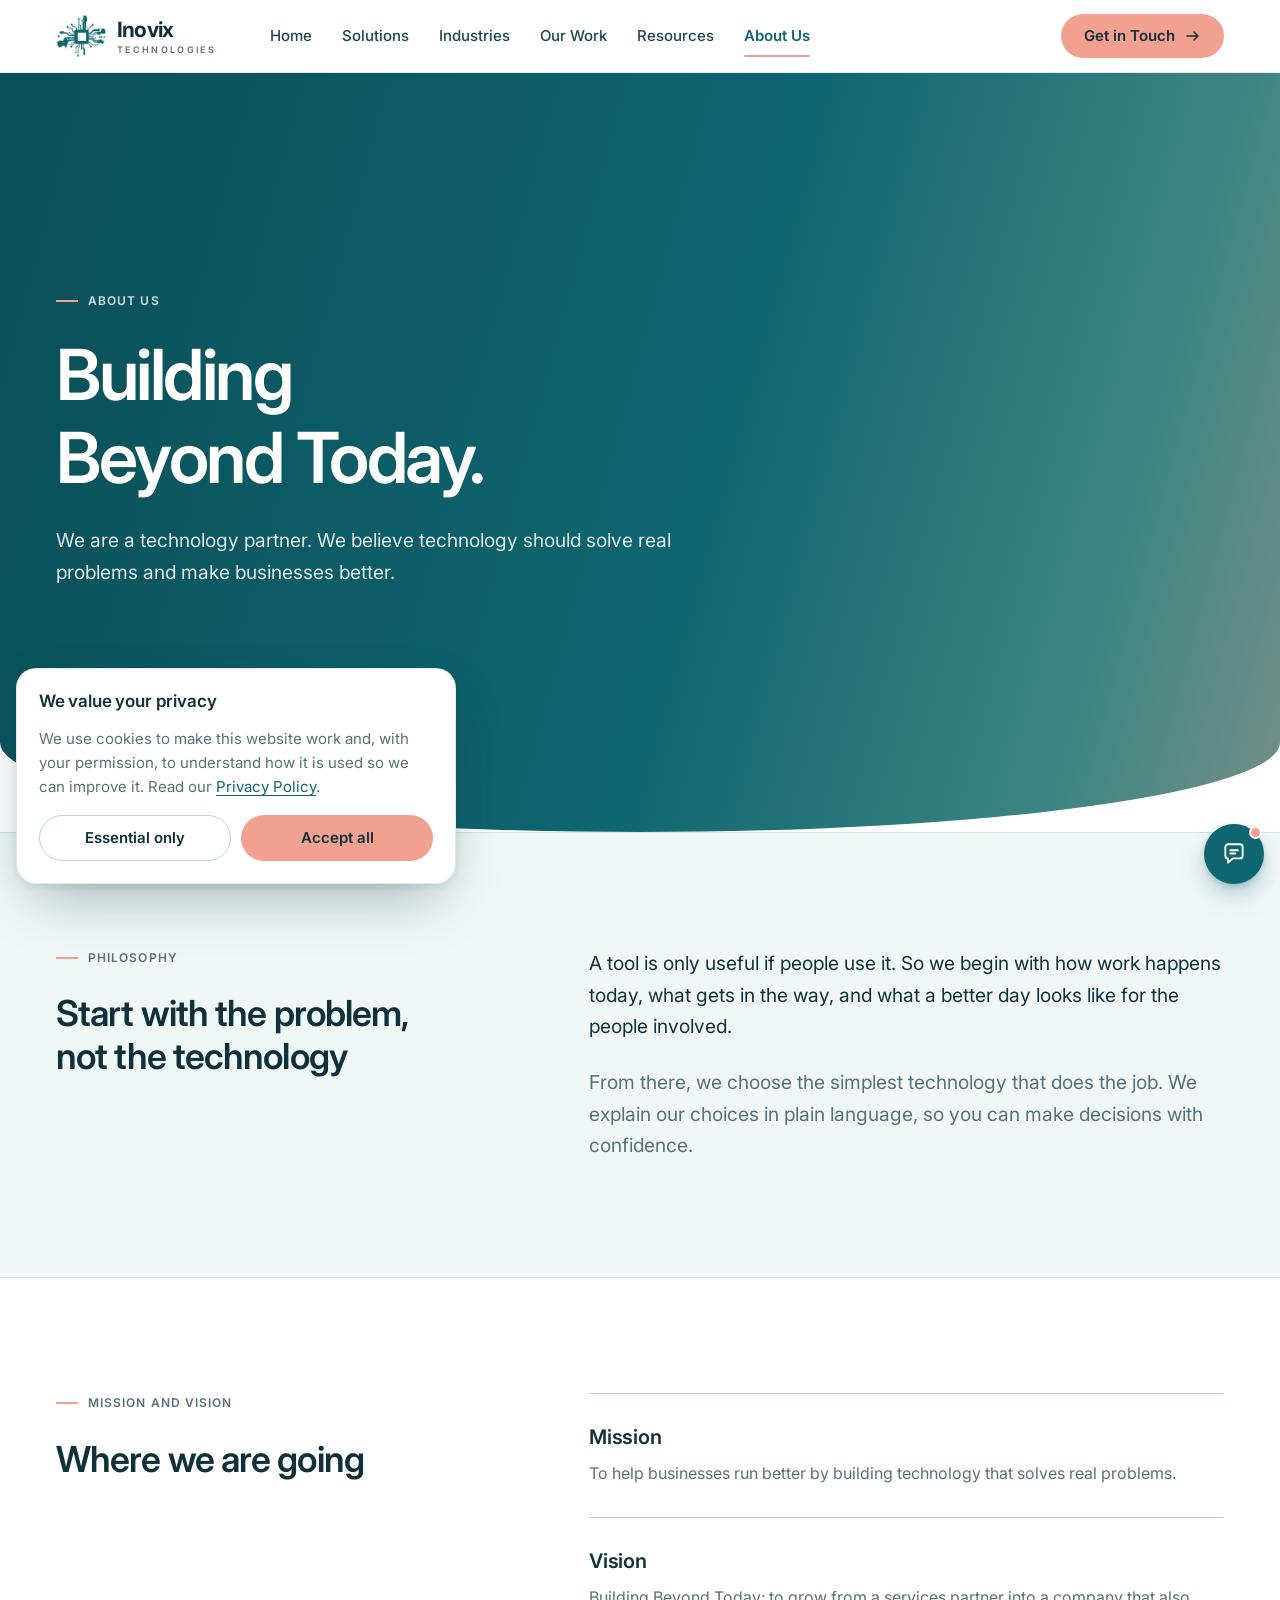
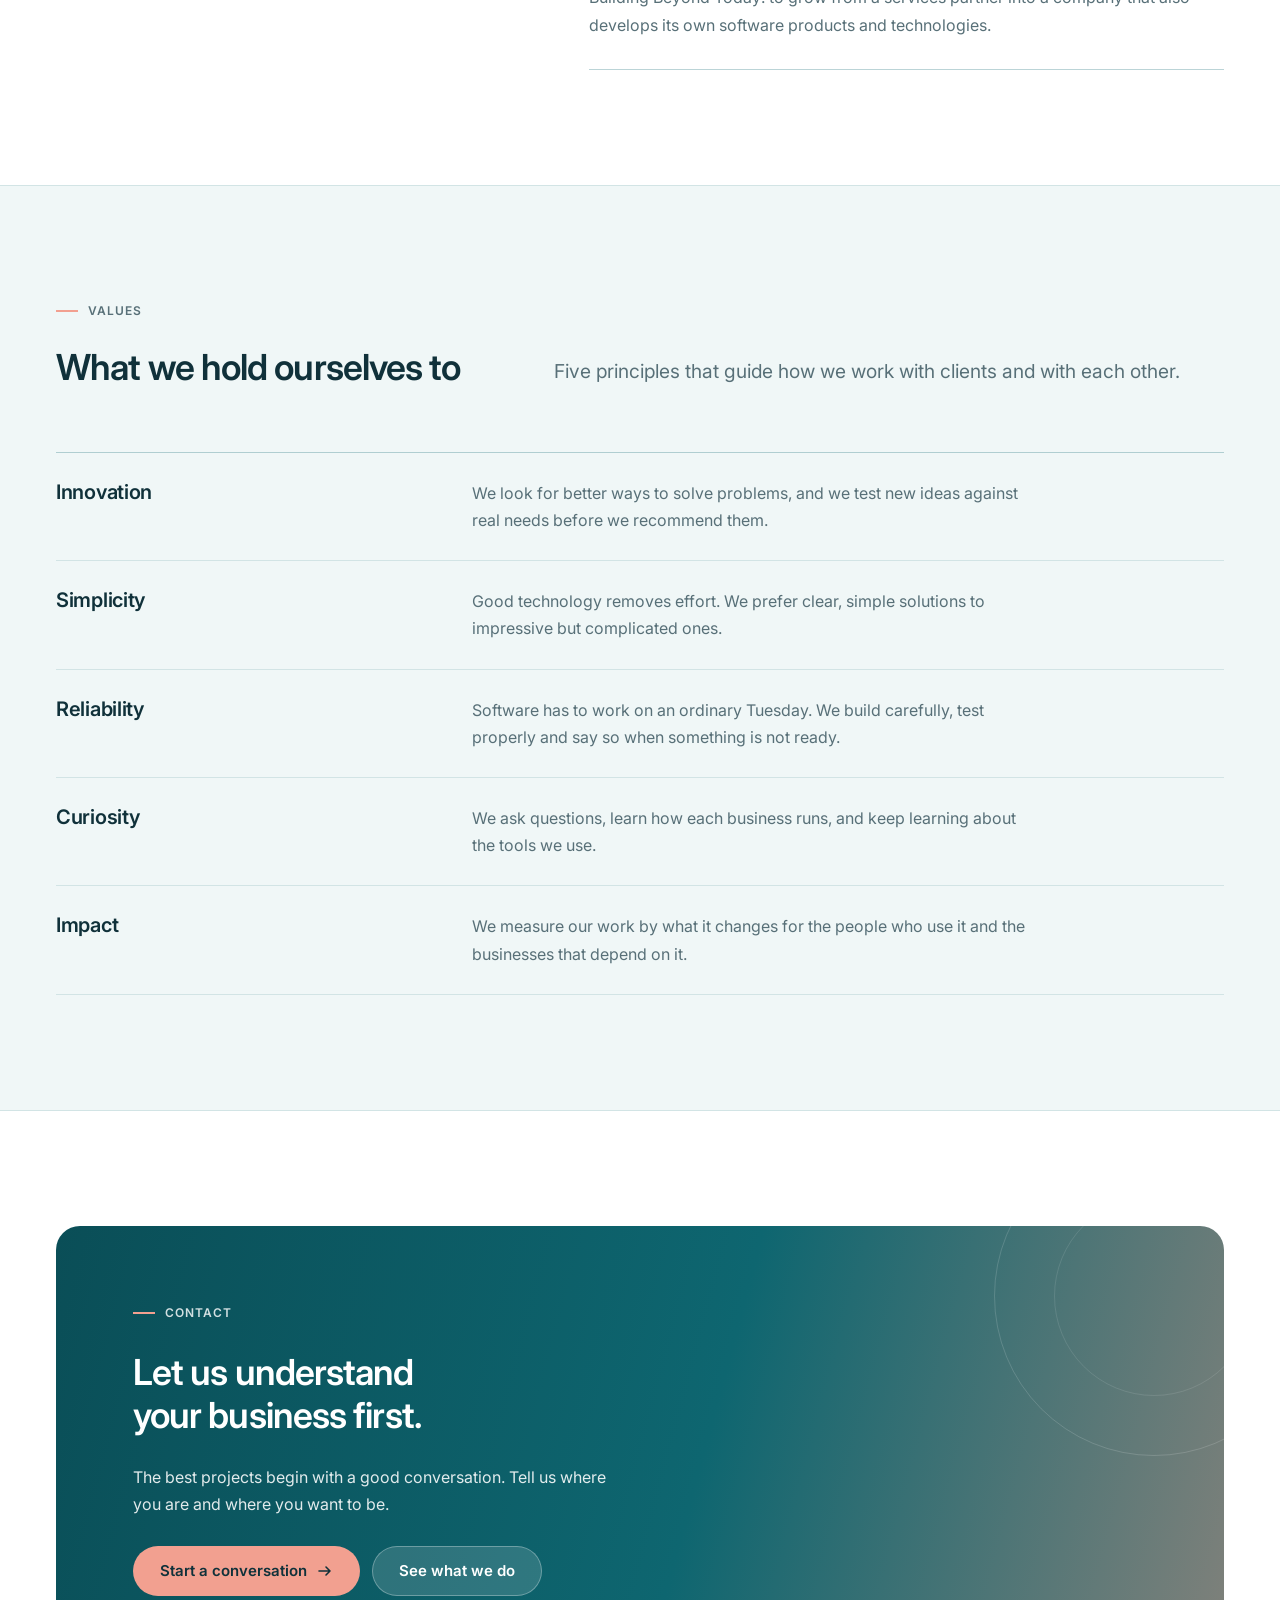
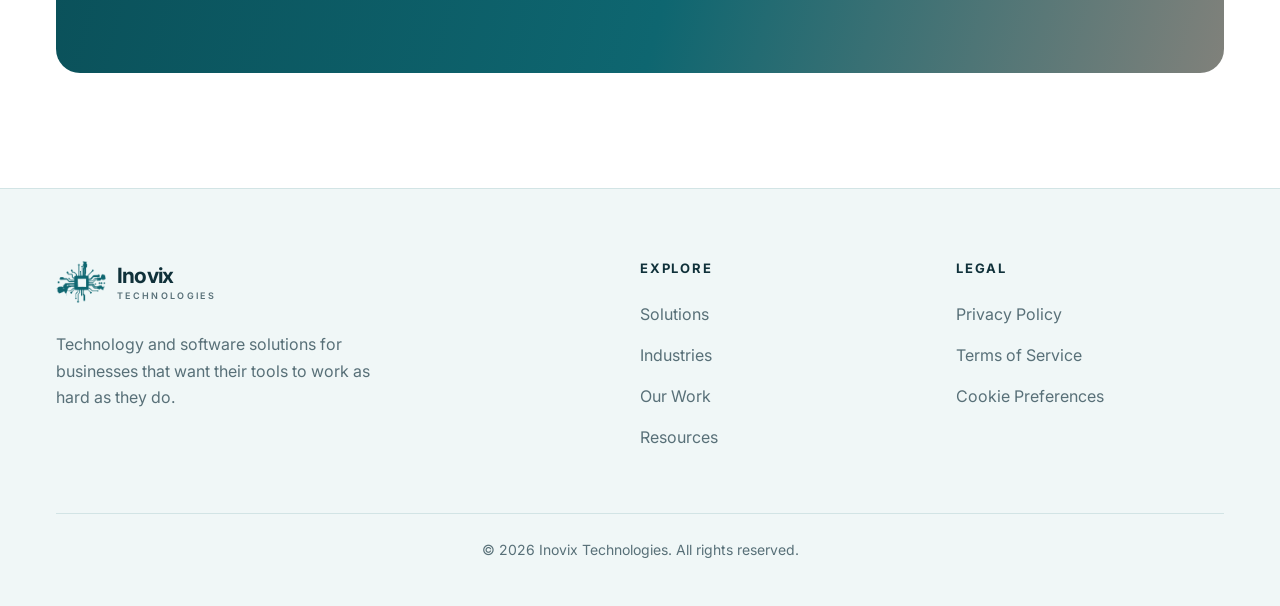
==== commit 93ddde47: "Add files via upload" ====
--- a/about.html
+++ b/about.html
@@ -37,9 +37,7 @@
   <div class="foot-grid">
     <div class="fbrand"><a class="brand" href="index.html" aria-label="Inovix Technologies, home"><img class="brand-mark" src="logo.png" alt="" height="40"><span class="brand-text"><span class="brand-name">Inovix</span><span class="brand-sub">Technologies</span></span></a><p>Technology and software solutions for businesses that want their tools to work as hard as they do.</p></div>
     <div class="fcol"><h2 class="ftitle">Explore</h2><ul><li><a href="solutions.html">Solutions</a></li><li><a href="industries.html">Industries</a></li><li><a href="work.html">Our Work</a></li><li><a href="resources.html">Resources</a></li></ul></div>
-    <div class="fcol"><h2 class="ftitle">Company</h2><ul><li><a href="about.html">About Us</a></li><li><a href="contact.html">Contact Us</a></li></ul></div>
-    <div class="fcol"><h2 class="ftitle">Legal</h2><ul><li><a href="#" data-soon>Privacy Policy</a></li><li><a href="#" data-soon>Terms of Service</a></li><li><a href="#" data-soon>Cookie Preferences</a></li></ul></div>
-    <div class="fcol"><h2 class="ftitle">Connect</h2><ul><li><a href="https://wa.me/212728041767" target="_blank" rel="noopener">WhatsApp chat</a></li></ul></div>
+    <div class="fcol"><h2 class="ftitle">Legal</h2><ul><li><a href="privacy.html">Privacy Policy</a></li><li><a href="terms.html">Terms of Service</a></li><li><a href="#" data-cookie>Cookie Preferences</a></li></ul></div>
   </div>
   <div class="legal">&copy; 2026 Inovix Technologies. All rights reserved.</div>
 </div></footer>
--- a/styles.css
+++ b/styles.css
@@ -98,7 +98,7 @@
 .hero .eyebrow,.hero h1,.hero .lead,.hero .btn-row{animation:rise .7s var(--ease) both}
 .hero h1{animation-delay:.06s}.hero .lead{animation-delay:.12s}.hero .btn-row{animation-delay:.18s}
 .hero .visual{animation:rise .9s var(--ease) .15s both}
-@media(prefers-reduced-motion:reduce){*,*::before,*::after{animation:none!important;transition:none!important;scroll-behavior:auto!important}}
+@media(prefers-reduced-motion:reduce){body *:not(.visual):not(.visual *),body *:not(.visual):not(.visual *)::before,body *:not(.visual):not(.visual *)::after{animation:none!important;transition:none!important;scroll-behavior:auto!important}html{scroll-behavior:auto}}
 
 /* Hero visual: software window + connected systems */
 .win-top{display:flex;align-items:center;gap:7px;padding:12px 16px;border-bottom:1px solid var(--line);background:var(--blush)}
@@ -407,7 +407,7 @@
 @keyframes chipDn{0%,40%{opacity:0}42%,96%{opacity:1}100%{opacity:0}}
 @keyframes flip{0%,86%{background:var(--pink);color:var(--teal-deep)}88%,97%{background:var(--teal);color:#fff}100%{background:var(--pink);color:var(--teal-deep)}}
 @media(max-width:560px){.visual{--sw:56px;--cx:26px}.ni{padding:0;justify-content:center}.ni span{display:none}.snav{padding-inline:8px}.pw-body{height:320px}.tr{grid-template-columns:minmax(0,1.2fr) .8fr 74px;gap:8px}.vw{inset:12px}.st{padding:10px 8px}.st b{font-size:1.2rem}.cells{gap:6px}.cl{height:40px}}
-@media(prefers-reduced-motion:reduce){.cursor{display:none}.v1{opacity:1}.ni:nth-child(1) .hl{opacity:1}}
+
 
 /* ===== Spacing and polish ===== */
 :root{--section:clamp(72px,9vw,128px);--r-lg:24px}
@@ -507,3 +507,48 @@
 
 @media(min-width:640px){.foot-grid{grid-template-columns:repeat(2,minmax(0,1fr))}}
 @media(min-width:960px){.foot-grid{grid-template-columns:minmax(0,4fr) repeat(4,minmax(0,2fr));gap:40px}}
+
+/* Legal pages */
+.legal-layout{display:grid;gap:40px;align-items:start}
+@media(min-width:960px){.legal-layout{grid-template-columns:minmax(0,3fr) minmax(0,9fr);gap:80px}.legal-meta{position:sticky;top:104px}}
+.legal-meta dl{margin:0 0 24px;display:grid;gap:4px;padding-bottom:24px;border-bottom:1px solid var(--line)}
+.legal-meta dt{font-size:.75rem;font-weight:600;letter-spacing:.09em;text-transform:uppercase;color:var(--grey);margin-top:12px}
+.legal-meta dt:first-child{margin-top:0}
+.legal-meta dd{margin:0;font-size:1rem}
+.todo{display:inline-block;padding:2px 10px;border:1px dashed var(--line-strong);border-radius:var(--pill);color:var(--grey);font-size:.875rem}
+.legal-body{max-width:72ch;min-width:0}
+.legal-body h2{font-size:1.5rem;margin:48px 0 14px;letter-spacing:-.02em}
+.legal-body h2:first-child{margin-top:0}
+.legal-body h3{font-size:1.125rem;margin:28px 0 10px}
+.legal-body p{margin:0 0 16px;line-height:1.75}
+.legal-body ul,.legal-body ol{margin:0 0 20px;padding-left:1.4em;list-style:revert}
+.legal-body ul{list-style:disc}
+.legal-body li{margin-bottom:8px;line-height:1.7;padding-left:4px}
+.legal-body a{color:var(--teal);text-underline-offset:3px}
+.legal-placeholder{border:1px dashed var(--line-strong);border-radius:var(--r-md);background:var(--blush);padding:clamp(28px,5vw,56px);display:flex;flex-direction:column;gap:10px;min-height:280px;justify-content:center}
+.legal-placeholder b{font-size:1.125rem;font-weight:600}
+.legal-placeholder p{margin:0;color:var(--grey);max-width:46ch}
+
+/* Cookie banner */
+.cookie{position:fixed;z-index:90;left:max(16px,env(safe-area-inset-left,0px));bottom:calc(16px + env(safe-area-inset-bottom,0px));width:min(440px,calc(100vw - 32px));background:var(--white);border:1px solid var(--line);border-radius:var(--r-md);box-shadow:0 24px 60px -18px rgba(16,49,58,.4),0 2px 8px rgba(16,49,58,.1);padding:22px;display:flex;flex-direction:column;gap:16px;visibility:hidden;opacity:0;transform:translateY(16px);transition:opacity .3s,transform .4s var(--ease),visibility 0s .4s}
+.cookie.show{visibility:visible;opacity:1;transform:none;transition:opacity .3s,transform .4s var(--ease)}
+.cookie h2{font-size:1.0625rem;letter-spacing:-.01em}
+.cookie p{font-size:.9375rem;line-height:1.6;color:var(--grey)}
+.cookie p a{color:var(--teal);text-underline-offset:3px}
+.cookie-actions{display:flex;flex-wrap:wrap;gap:10px}
+.cookie-actions .btn{flex:1 1 140px;min-height:46px;padding-inline:18px}
+@media(max-width:640px){
+  .cookie{left:max(12px,env(safe-area-inset-left,0px));right:max(12px,env(safe-area-inset-right,0px));width:auto;padding:18px}
+  body.cookie-open .chat{bottom:calc(var(--cookie-h,220px) + 28px + env(safe-area-inset-bottom,0px))}
+}
+.chat{transition:bottom .3s var(--ease)}
+@media(prefers-reduced-motion:reduce){.cookie{transition:none}}
+
+@media(min-width:640px){.foot-grid{grid-template-columns:repeat(3,minmax(0,1fr))}.fbrand{grid-column:1/-1}}
+@media(min-width:960px){.foot-grid{grid-template-columns:minmax(0,6fr) repeat(2,minmax(0,3fr));gap:48px}.fbrand{grid-column:auto}}
+
+/* Hero demo keeps running for reduced-motion visitors but can be paused */
+.viz-toggle{display:inline-flex;align-items:center;gap:8px;margin:18px 0 0 auto;min-height:40px;padding:0 16px;border-radius:var(--pill);border:1px solid rgba(255,255,255,.35);background:rgba(255,255,255,.14);color:#fff;font:inherit;font-size:.8125rem;font-weight:600;cursor:pointer;transition:background .2s}
+.viz-toggle:hover{background:rgba(255,255,255,.26)}
+.viz{display:flex;flex-direction:column}
+.viz.paused .visual *,.viz.paused .visual *::before,.viz.paused .visual *::after{animation-play-state:paused!important}
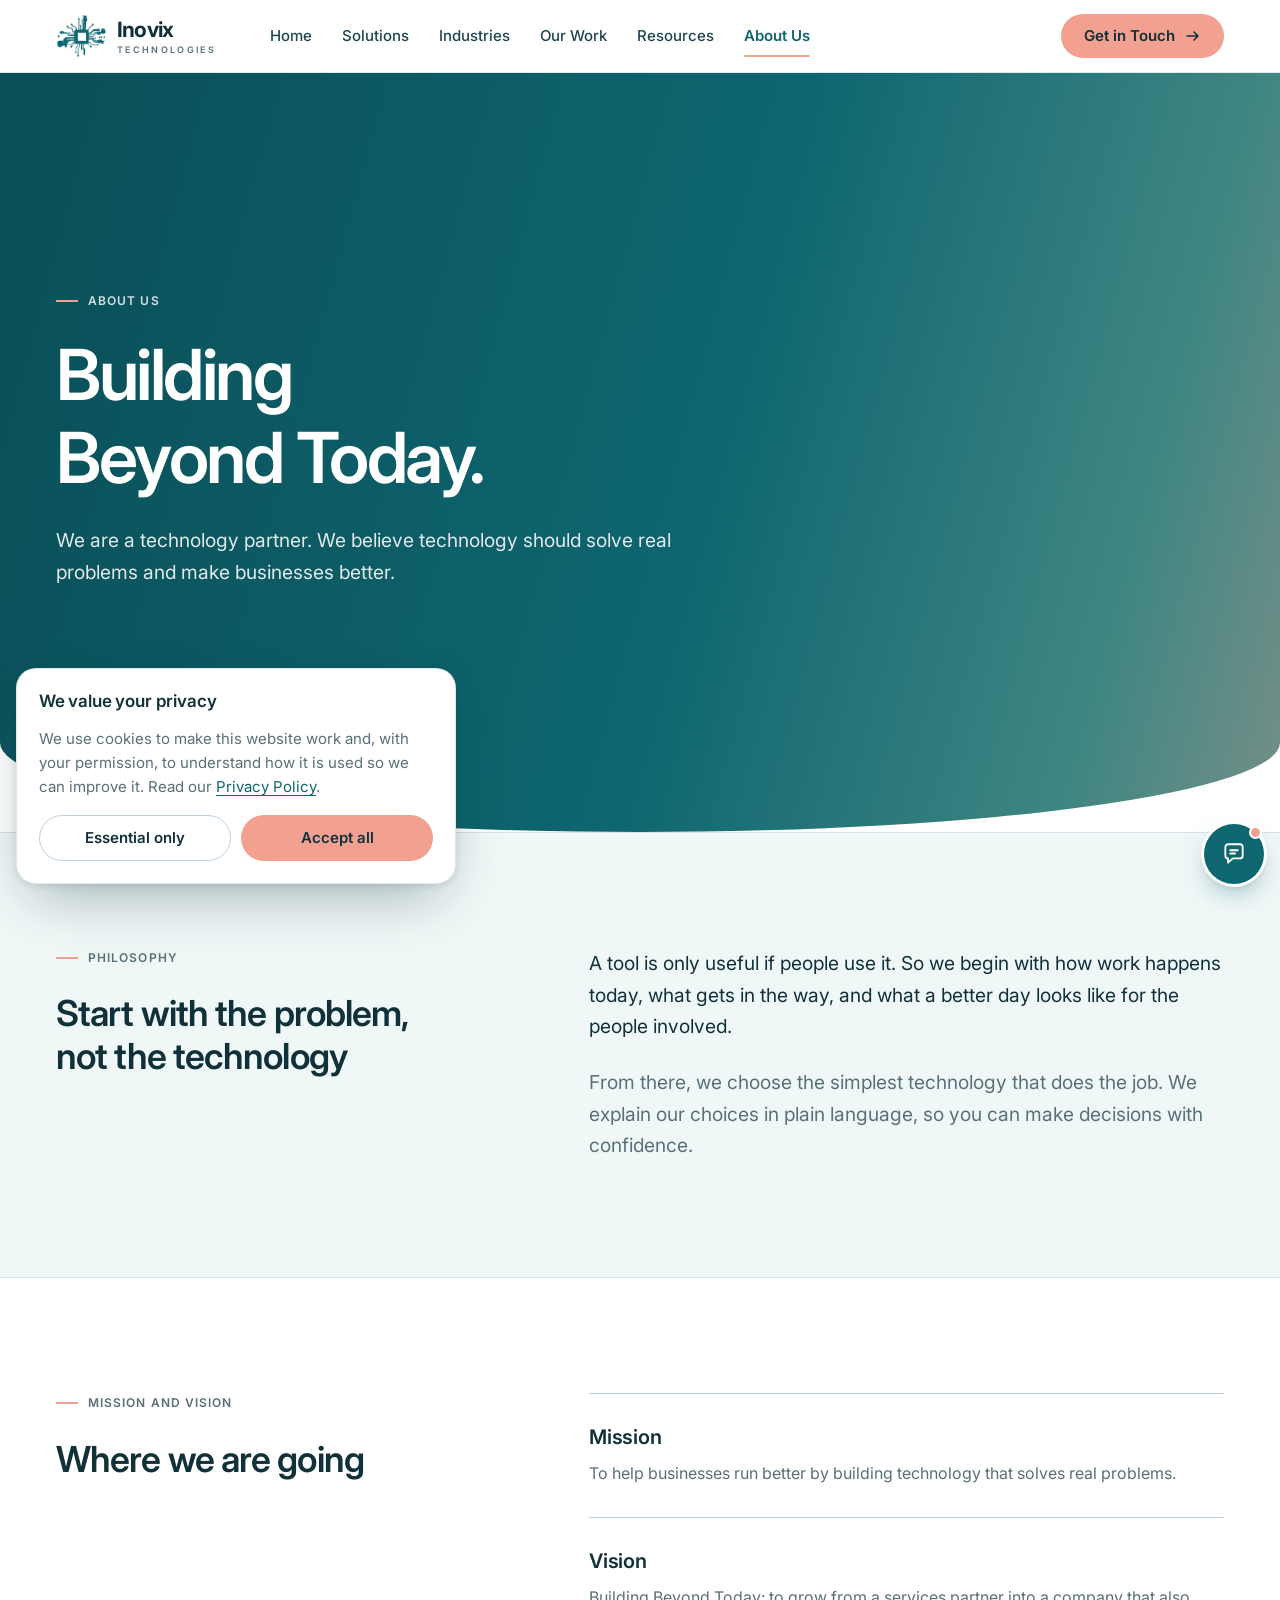
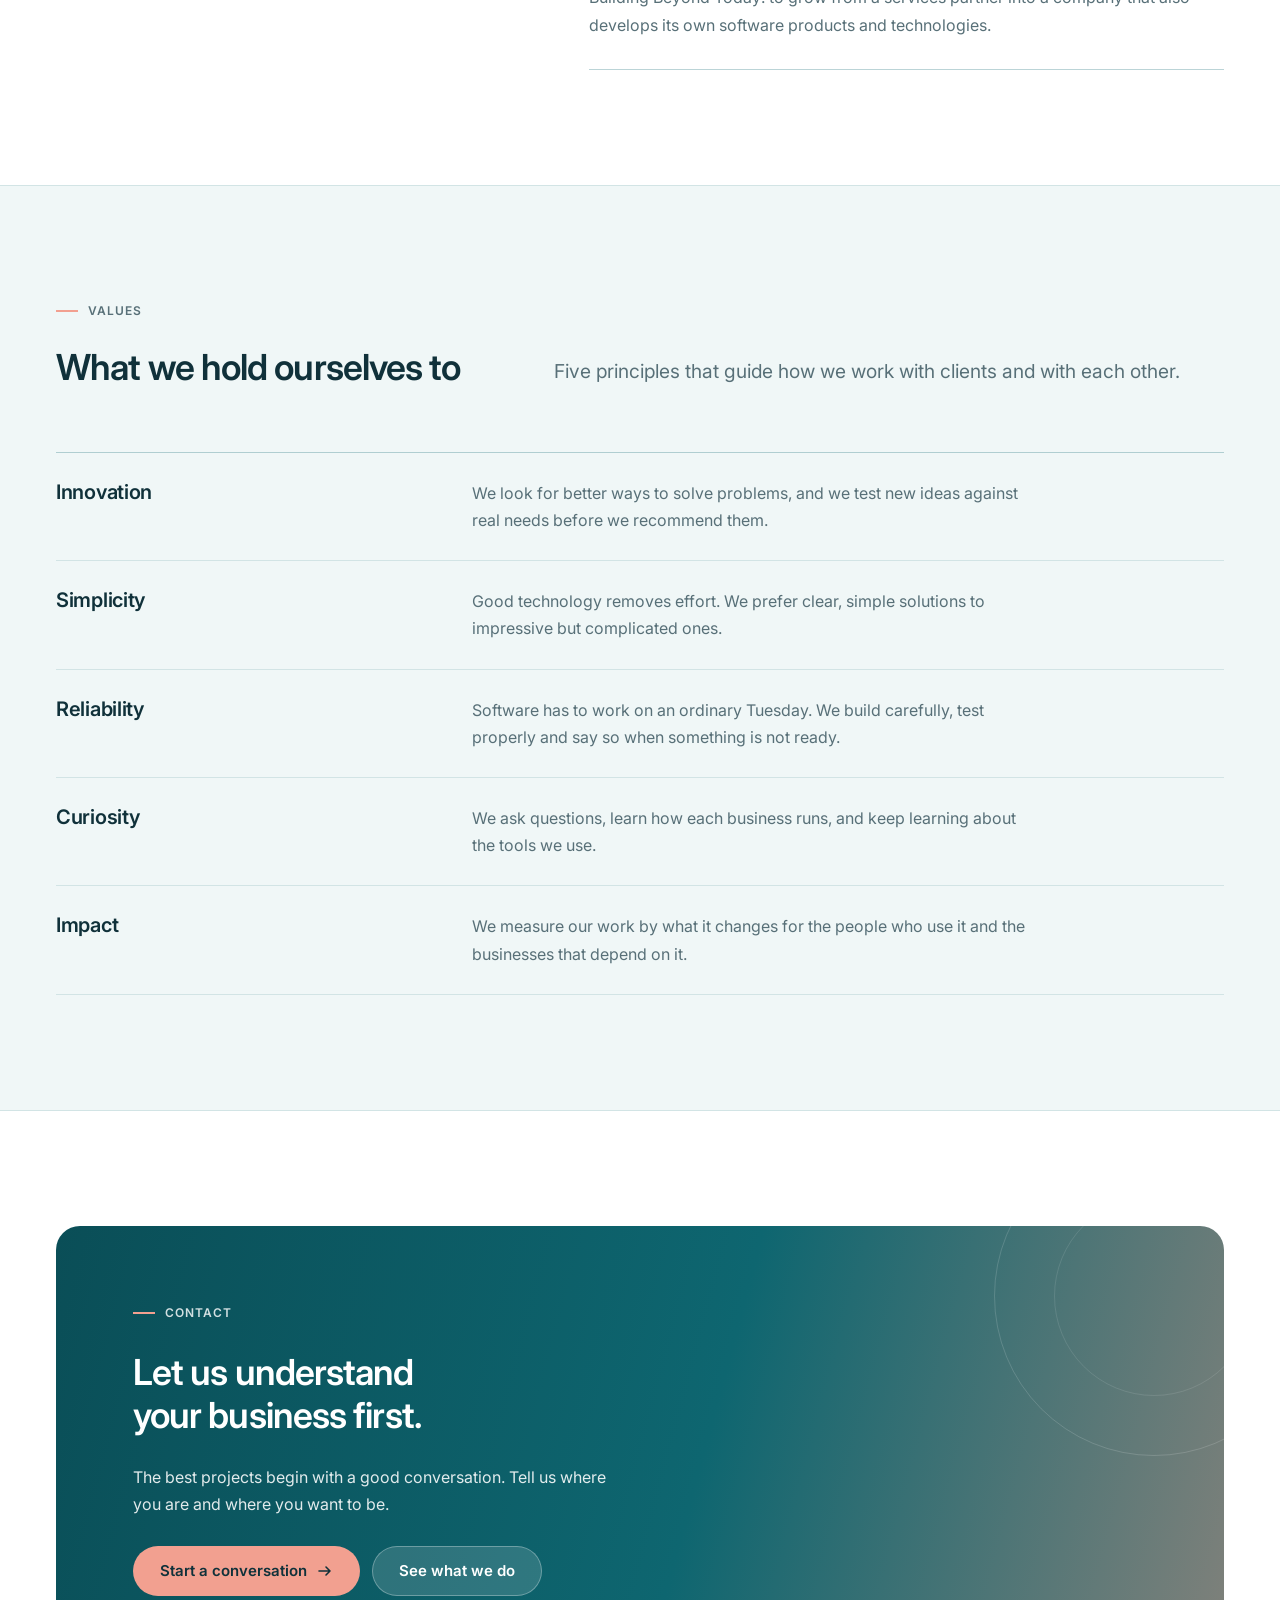
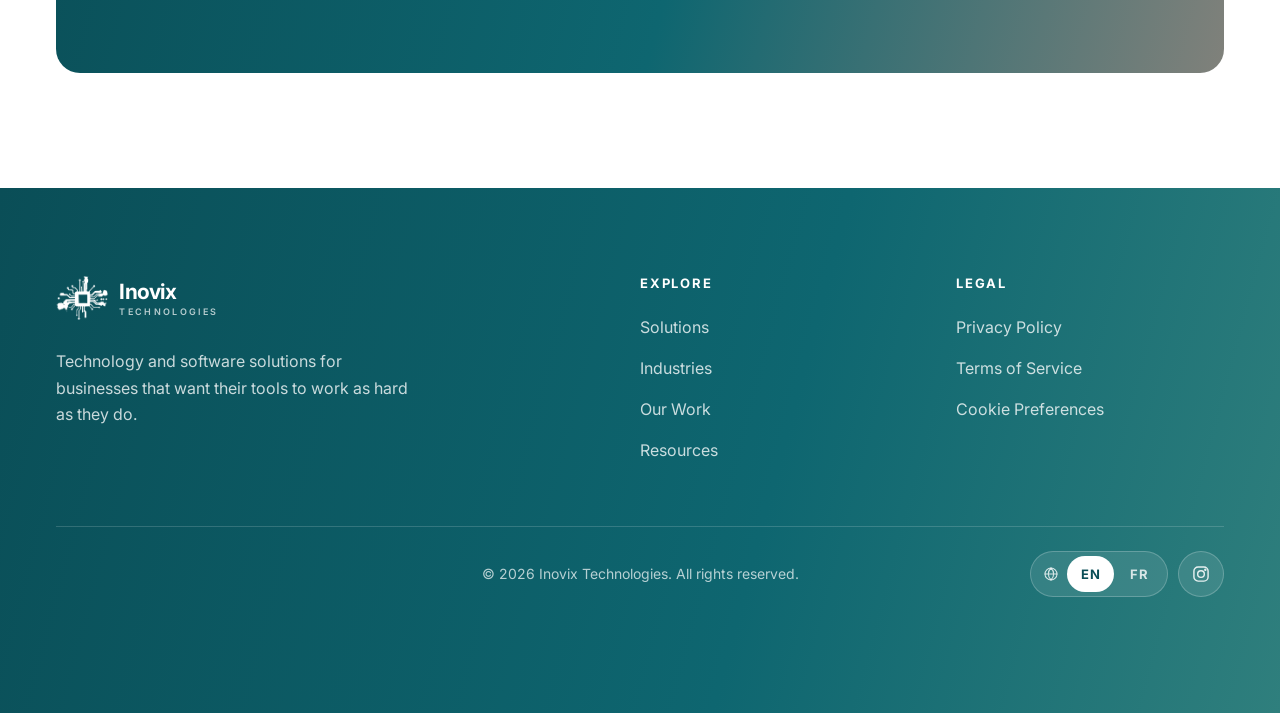
==== commit 082c1bbb: "Add files via upload" ====
--- a/about.html
+++ b/about.html
@@ -35,11 +35,13 @@
 </main>
 <footer class="foot"><div class="wrap">
   <div class="foot-grid">
-    <div class="fbrand"><a class="brand" href="index.html" aria-label="Inovix Technologies, home"><img class="brand-mark" src="logo.png" alt="" height="40"><span class="brand-text"><span class="brand-name">Inovix</span><span class="brand-sub">Technologies</span></span></a><p>Technology and software solutions for businesses that want their tools to work as hard as they do.</p></div>
+    <div class="fbrand"><a class="brand" href="index.html" aria-label="Inovix Technologies, home"><img class="brand-mark" src="logo-white.png" alt="" height="40"><span class="brand-text"><span class="brand-name">Inovix</span><span class="brand-sub">Technologies</span></span></a><p>Technology and software solutions for businesses that want their tools to work as hard as they do.</p></div>
     <div class="fcol"><h2 class="ftitle">Explore</h2><ul><li><a href="solutions.html">Solutions</a></li><li><a href="industries.html">Industries</a></li><li><a href="work.html">Our Work</a></li><li><a href="resources.html">Resources</a></li></ul></div>
     <div class="fcol"><h2 class="ftitle">Legal</h2><ul><li><a href="privacy.html">Privacy Policy</a></li><li><a href="terms.html">Terms of Service</a></li><li><a href="#" data-cookie>Cookie Preferences</a></li></ul></div>
   </div>
-  <div class="legal">&copy; 2026 Inovix Technologies. All rights reserved.</div>
+  <div class="legal"><span class="legal-copy">&copy; 2026 Inovix Technologies. All rights reserved.</span>
+    <div class="foot-tools"><div class="lang" role="group" aria-label="Language"><svg viewBox="0 0 24 24" aria-hidden="true"><circle cx="12" cy="12" r="9"/><path d="M3 12h18M12 3c2.6 2.6 4 5.7 4 9s-1.4 6.4-4 9c-2.6-2.6-4-5.7-4-9s1.4-6.4 4-9z"/></svg><button type="button" class="lang-btn" data-lang="en" lang="en" aria-label="English" title="English" aria-pressed="true">EN</button><button type="button" class="lang-btn" data-lang="fr" lang="fr" aria-label="Fran&ccedil;ais" title="Fran&ccedil;ais" aria-pressed="false">FR</button></div><a class="social" href="https://www.instagram.com/" target="_blank" rel="noopener" aria-label="Instagram" title="Instagram"><svg viewBox="0 0 24 24" aria-hidden="true"><rect x="3.5" y="3.5" width="17" height="17" rx="5"/><circle cx="12" cy="12" r="4"/><circle cx="17.2" cy="6.8" r=".6" fill="currentColor"/></svg></a></div></div>
 </div></footer>
 <script src="app.js"></script>
+<script src="i18n.js"></script>
 </body></html>
--- a/styles.css
+++ b/styles.css
@@ -552,3 +552,58 @@
 .viz-toggle:hover{background:rgba(255,255,255,.26)}
 .viz{display:flex;flex-direction:column}
 .viz.paused .visual *,.viz.paused .visual *::before,.viz.paused .visual *::after{animation-play-state:paused!important}
+
+/* Language selector in the footer */
+.foot .legal{display:grid;grid-template-columns:1fr auto 1fr;align-items:center;gap:16px}
+.legal-copy{grid-column:2;text-align:center}
+.lang{grid-column:3;justify-self:end;position:relative;display:inline-flex;align-items:center}
+.lang svg{position:absolute;left:12px;width:16px;height:16px;stroke:var(--grey);fill:none;stroke-width:1.6;stroke-linecap:round;pointer-events:none}
+.lang select{font:inherit;font-size:.875rem;font-weight:500;color:var(--ink);background:var(--white);border:1px solid var(--line-strong);border-radius:var(--pill);min-height:40px;padding:0 34px 0 36px;cursor:pointer;appearance:none;-webkit-appearance:none;background-image:url("data:image/svg+xml,%3Csvg xmlns='http://www.w3.org/2000/svg' width='10' height='6' fill='none' stroke='%23587078' stroke-width='1.6' stroke-linecap='round' stroke-linejoin='round'%3E%3Cpath d='M1 1l4 4 4-4'/%3E%3C/svg%3E");background-repeat:no-repeat;background-position:right 14px center;transition:border-color .2s}
+.lang select:hover{border-color:var(--teal)}
+@media(max-width:640px){.foot .legal{grid-template-columns:1fr;justify-items:center}.legal-copy,.lang{grid-column:1;justify-self:center}.legal-copy{order:2}.lang{order:1}}
+
+.foot{padding-bottom:calc(40px + 76px)}
+
+/* Footer: dark teal, echoing the hero */
+.foot{position:relative;margin-top:clamp(24px,4vw,56px);color:#fff;background:linear-gradient(105deg,#0A4E57 0%,#0E6670 60%,#2F7F7D 100%);border-top:0;border-radius:50% 50% 0 0/clamp(40px,7vw,96px) clamp(40px,7vw,96px) 0 0;padding-top:clamp(88px,10vw,136px);padding-bottom:calc(40px + 76px)}
+.foot .brand,.foot .brand-name{color:#fff}
+.foot .brand-sub{color:rgba(255,255,255,.7)}
+.foot .brand-mark{height:44px}
+.foot .fbrand p{color:rgba(255,255,255,.78);max-width:36ch}
+.fcontact{margin-top:22px;display:flex;flex-direction:column;gap:6px;font-size:.9375rem;color:rgba(255,255,255,.85)}
+.fcontact a{color:inherit;text-decoration:underline;text-decoration-color:rgba(242,160,144,.7);text-underline-offset:4px;overflow-wrap:anywhere}
+.fcontact a:hover{color:#fff;text-decoration-color:var(--coral)}
+.foot .ftitle{color:#fff;margin-bottom:16px}
+.foot .fcol a{color:rgba(255,255,255,.78)}
+.foot .fcol a:hover{color:#fff;text-decoration-color:var(--coral)}
+.foot .legal{color:rgba(255,255,255,.7);border-top:1px solid rgba(255,255,255,.16)}
+.lang svg{stroke:rgba(255,255,255,.8)}
+.lang select{color:#fff;background-color:rgba(255,255,255,.1);border-color:rgba(255,255,255,.28);background-image:url("data:image/svg+xml,%3Csvg xmlns='http://www.w3.org/2000/svg' width='10' height='6' fill='none' stroke='%23ffffff' stroke-width='1.6' stroke-linecap='round' stroke-linejoin='round'%3E%3Cpath d='M1 1l4 4 4-4'/%3E%3C/svg%3E")}
+.lang select:hover{border-color:var(--coral);background-color:rgba(255,255,255,.16)}
+.lang select option{color:#10313A;background:#fff}
+.chat-fab{box-shadow:0 0 0 3px #fff,0 12px 28px -8px rgba(14,102,112,.55),0 2px 6px rgba(16,49,58,.15)}
+
+/* the chat wrapper must not block clicks behind it (it was covering the footer language selector) */
+.chat{pointer-events:none}
+.chat-fab,.chat-panel.open{pointer-events:auto}
+
+/* Footer: no curve */
+.foot{border-radius:0;padding-top:clamp(56px,7vw,88px);margin-top:0}
+
+/* Language toggle: EN | FR */
+.lang{display:inline-flex;align-items:center;gap:2px;padding:4px;border-radius:var(--pill);background:rgba(255,255,255,.1);border:1px solid rgba(255,255,255,.22)}
+.lang svg{position:static;width:16px;height:16px;margin:0 6px 0 8px;stroke:rgba(255,255,255,.8);fill:none;stroke-width:1.6;stroke-linecap:round}
+.lang-btn{font:inherit;font-size:.8125rem;font-weight:700;letter-spacing:.06em;min-width:44px;min-height:36px;padding:0 14px;border-radius:var(--pill);border:0;background:transparent;color:rgba(255,255,255,.8);cursor:pointer;transition:background .2s,color .2s}
+.lang-btn:hover{color:#fff;background:rgba(255,255,255,.14)}
+.lang-btn[aria-pressed="true"]{background:#fff;color:var(--teal-deep);cursor:default}
+.lang-btn:focus-visible{outline:2px solid #fff;outline-offset:2px}
+
+/* Footer tools: language toggle + Instagram */
+.foot-tools{grid-column:3;justify-self:end;display:flex;align-items:center;gap:10px}
+.foot-tools .lang{grid-column:auto}
+.social{display:inline-flex;align-items:center;justify-content:center;width:46px;height:46px;border-radius:50%;background:rgba(255,255,255,.1);border:1px solid rgba(255,255,255,.22);color:rgba(255,255,255,.88);transition:background .2s,color .2s,border-color .2s,transform .2s var(--ease)}
+.social svg{width:20px;height:20px;fill:none;stroke:currentColor;stroke-width:1.7}
+.social:hover{background:#fff;color:var(--teal-deep);border-color:#fff;transform:translateY(-2px)}
+.social:focus-visible{outline:2px solid #fff;outline-offset:2px}
+@media(max-width:640px){.foot-tools{grid-column:1;justify-self:center;order:1}}
+@media(max-width:640px){.foot-tools .lang,.foot-tools .social{order:0}}
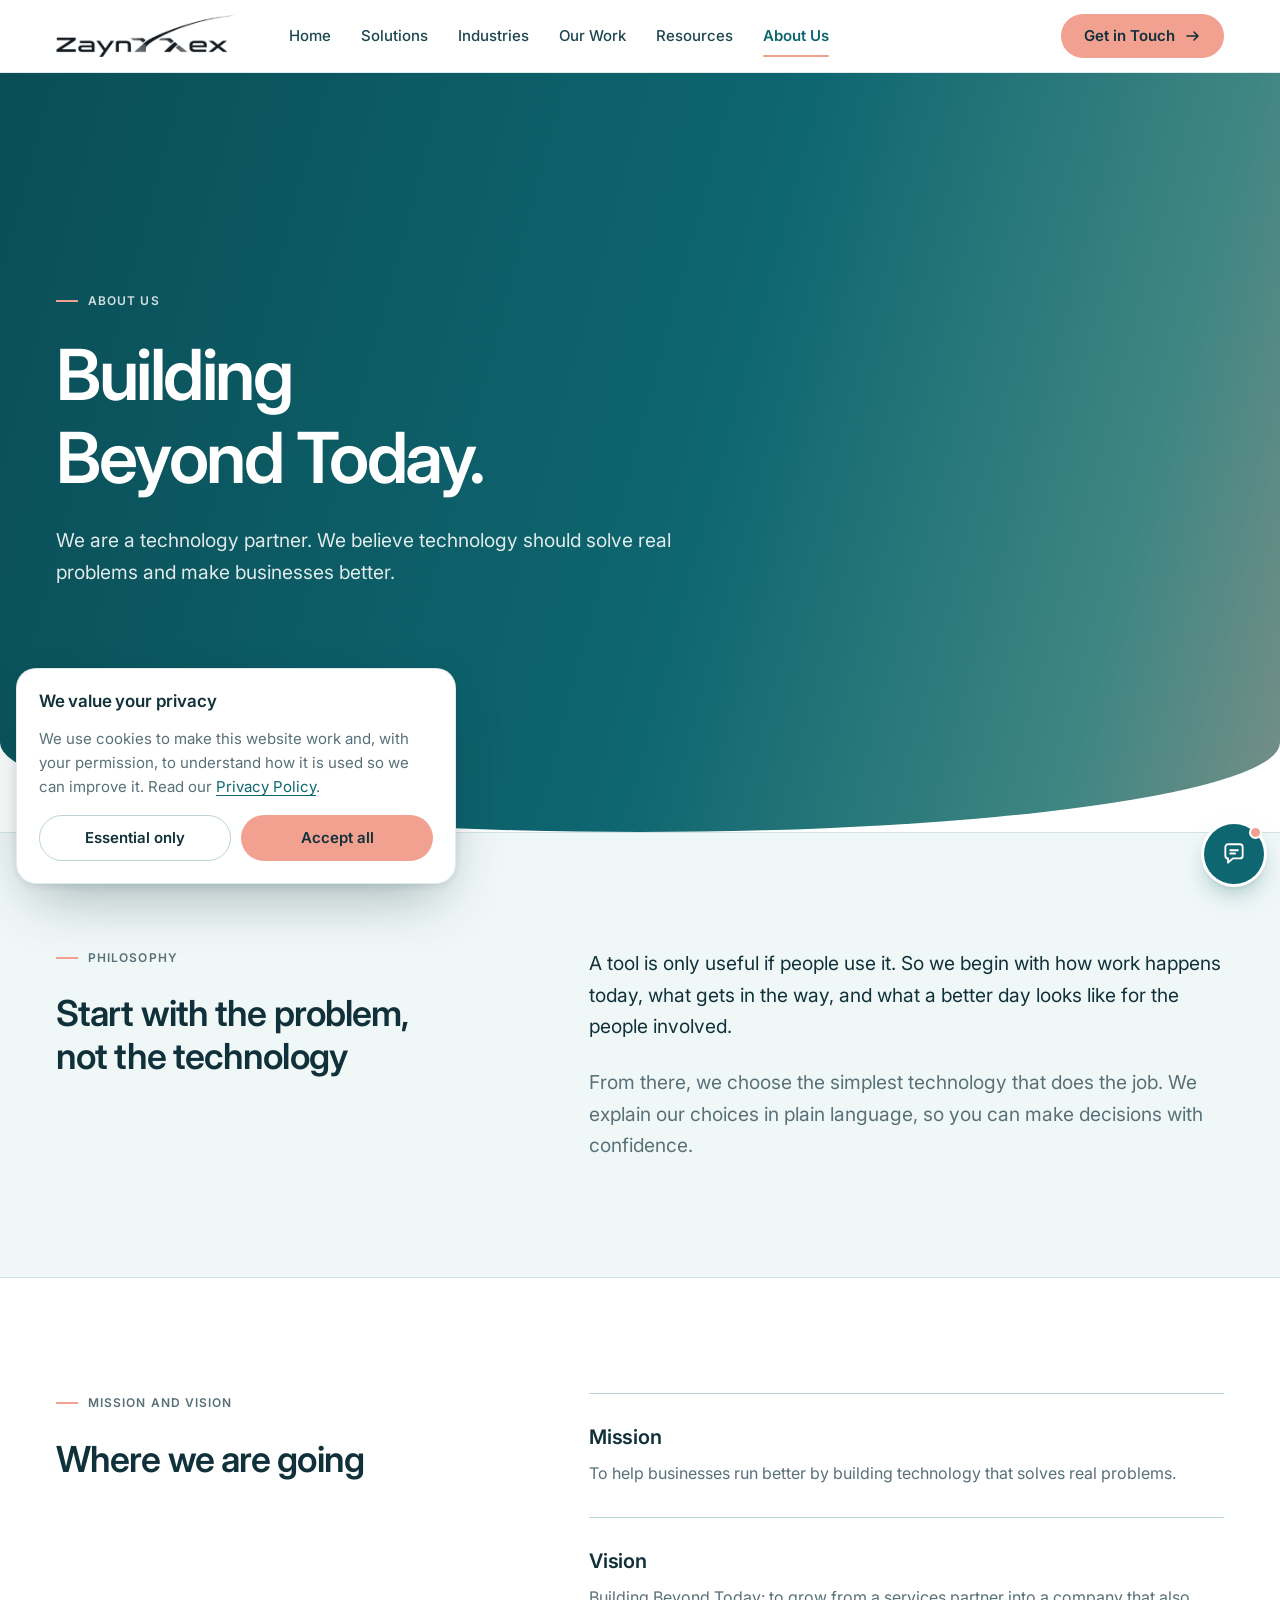
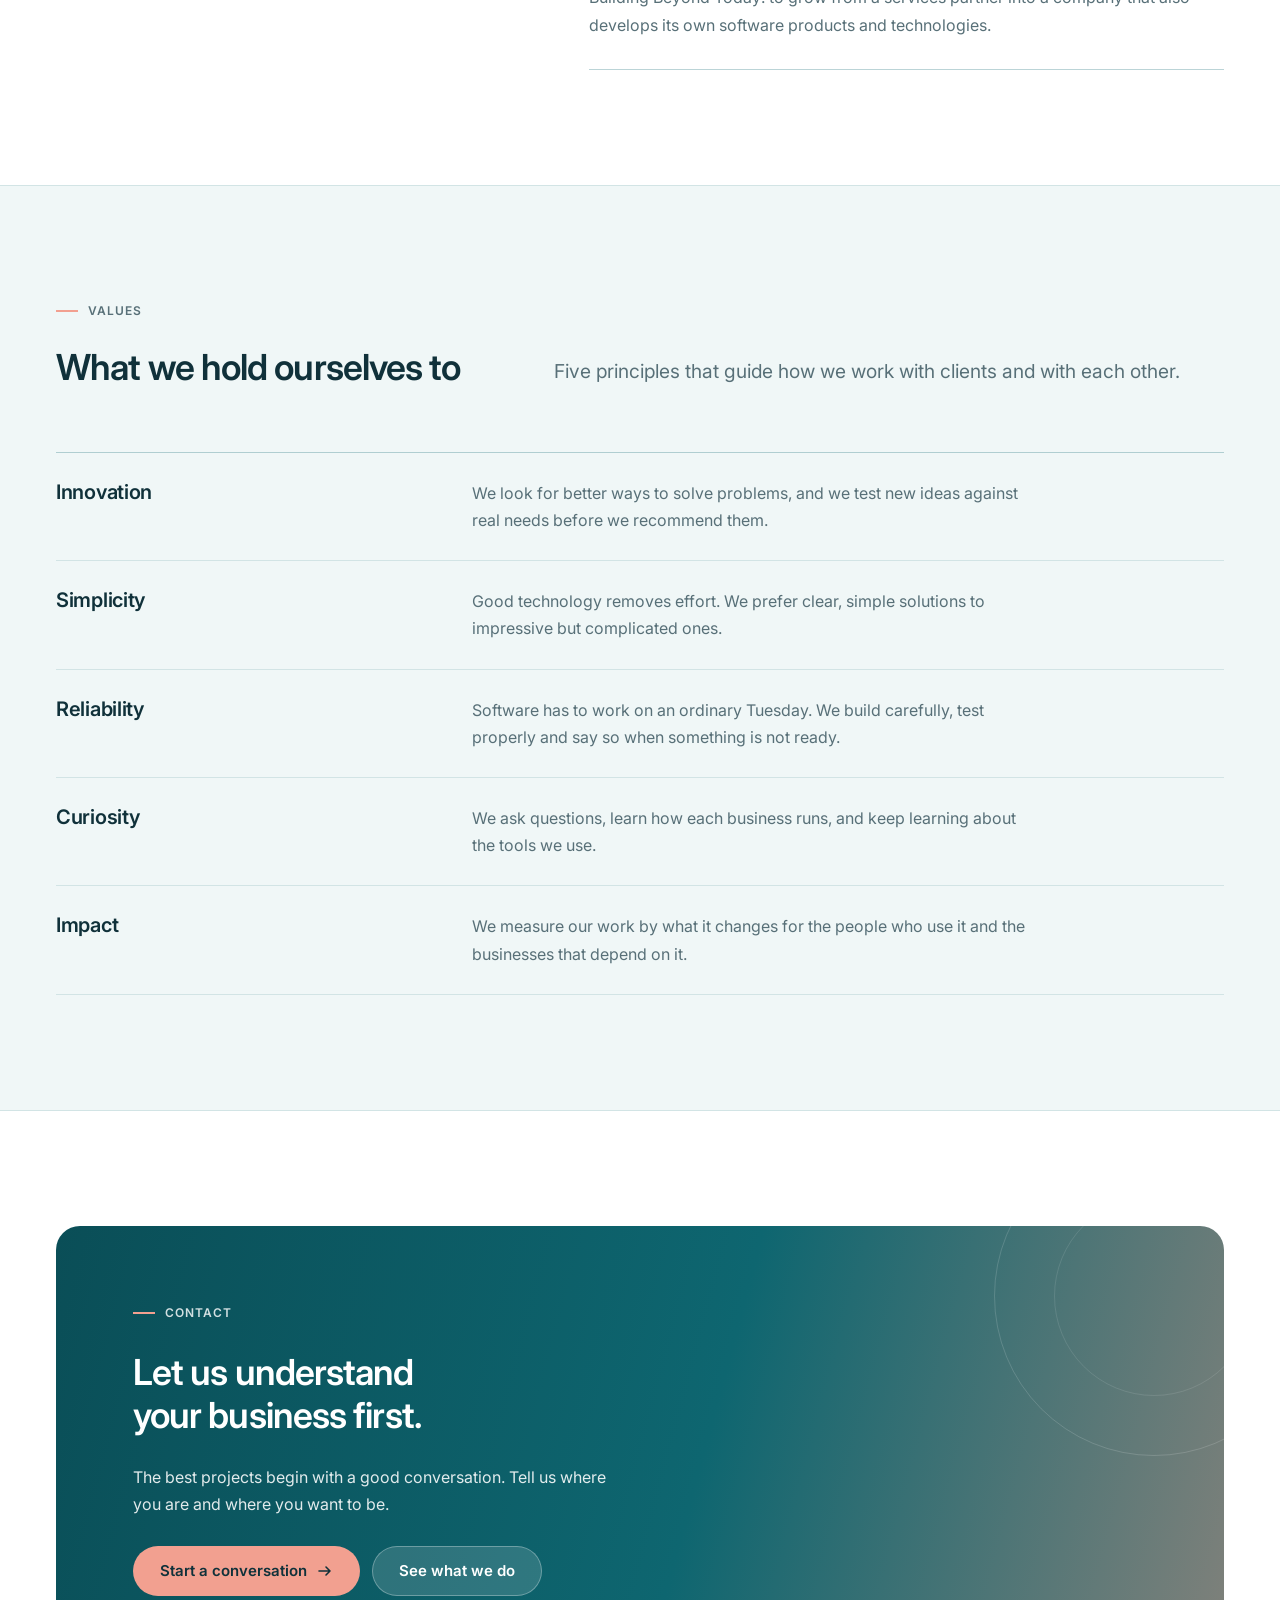
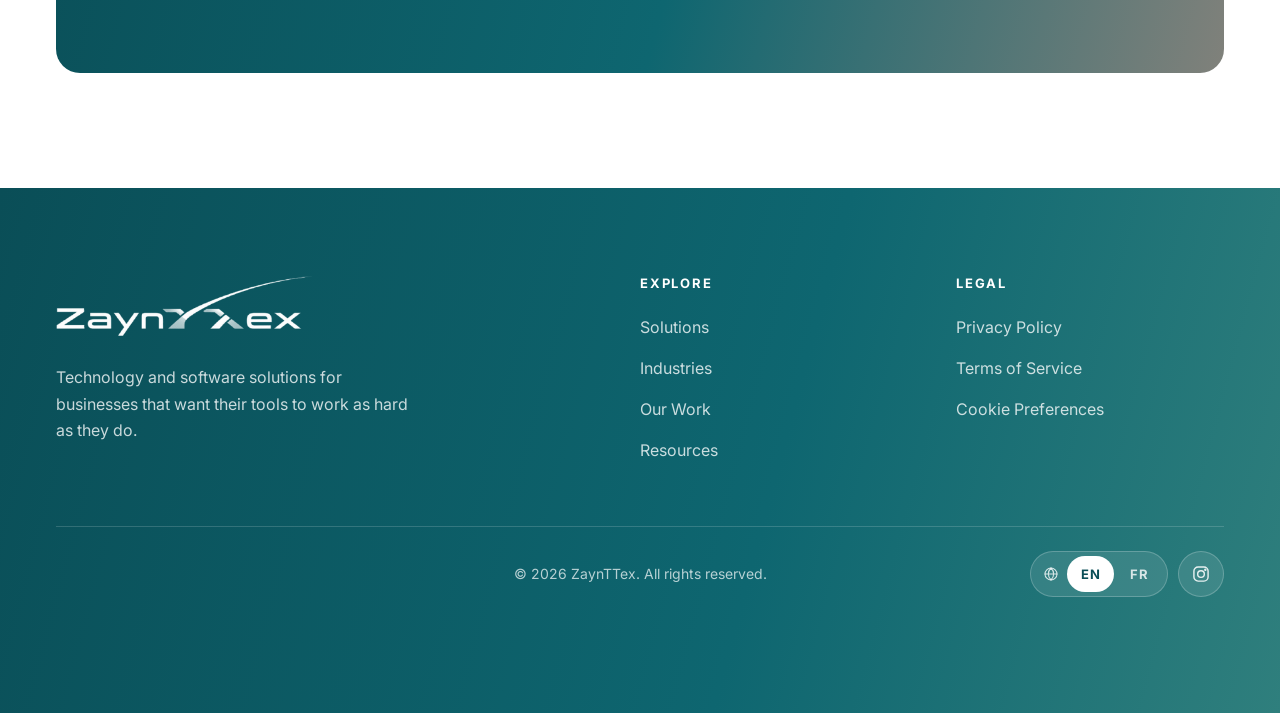
==== commit 845ab55d: "Add files via upload" ====
--- a/about.html
+++ b/about.html
@@ -1,13 +1,15 @@
 <!doctype html>
 <html lang="en"><head><meta charset="utf-8"><meta name="viewport" content="width=device-width,initial-scale=1,viewport-fit=cover">
-<title>About Us | Inovix Technologies</title><meta name="description" content="Our philosophy, mission, vision and values as a technology partner for businesses.">
+<title>About Us | ZaynTTex</title><meta name="description" content="Our philosophy, mission, vision and values as a technology partner for businesses.">
+<script>(function(){try{var k="zaynttex-lang",v=null;try{v=localStorage.getItem(k)}catch(e){}if(!v){var m=String(window.name||"").match(/zaynttex-lang=(\w\w)/);v=m&&m[1]}if(v!=="en"&&v!=="fr"){var l=navigator.languages&&navigator.languages.length?navigator.languages:[navigator.language||"en"];v="en";for(var i=0;i<l.length;i++){var c=String(l[i]).toLowerCase().slice(0,2);if(c==="en"||c==="fr"){v=c;break}}}try{var nv=performance.getEntriesByType("navigation")[0];if(nv&&nv.type==="back_forward"){history.scrollRestoration="auto"}else{history.scrollRestoration="manual";window.scrollTo(0,0)}}catch(e){}var d=document.documentElement;d.lang=v;d.setAttribute("data-lang",v);if(v==="fr"){d.setAttribute("data-i18n-wait","");setTimeout(function(){d.removeAttribute("data-i18n-wait")},2500)}}catch(e){}})();</script>
+<style>html[data-i18n-wait] body{visibility:hidden}</style><noscript><style>html[data-i18n-wait] body{visibility:visible}</style></noscript>
 <link rel="stylesheet" href="https://fonts.googleapis.com/css2?family=Inter:wght@400;500;600&display=swap">
 <link rel="stylesheet" href="styles.css">
 <style>:root{padding-top:env(safe-area-inset-top,0px);padding-bottom:env(safe-area-inset-bottom,0px)}</style>
 </head><body>
 <a class="skip" href="#main">Skip to content</a>
 <header class="site-head">
-  <div class="bar"><a class="brand" href="index.html" aria-label="Inovix Technologies, home"><img class="brand-mark" src="logo.png" alt="" height="40"><span class="brand-text"><span class="brand-name">Inovix</span><span class="brand-sub">Technologies</span></span></a>
+  <div class="bar"><a class="brand" href="index.html" aria-label="ZaynTTex, home"><img class="brand-logo" src="logo.png" alt="" height="40"></a>
     <nav class="nav-links" aria-label="Main"><ul style="display:contents;list-style:none;margin:0;padding:0"><li style="display:block"><a href="index.html">Home</a></li><li style="display:block"><a href="solutions.html">Solutions</a></li><li style="display:block"><a href="industries.html">Industries</a></li><li style="display:block"><a href="work.html">Our Work</a></li><li style="display:block"><a href="resources.html">Resources</a></li><li style="display:block"><a href="about.html" aria-current="page">About Us</a></li></ul></nav>
     <div class="actions"><a class="btn btn-primary" href="contact.html">Get in Touch <svg viewBox="0 0 16 16" fill="none" stroke="currentColor" stroke-width="1.6" stroke-linecap="round" stroke-linejoin="round" aria-hidden="true"><path d="M2 8h11M9 4l4 4-4 4"/></svg></a>
     <button class="burger" id="menu-btn" type="button" aria-expanded="false" aria-controls="menu-panel" aria-label="Open menu"><span class="ln"><i></i><i></i><i></i></span></button></div>
@@ -35,13 +37,119 @@
 </main>
 <footer class="foot"><div class="wrap">
   <div class="foot-grid">
-    <div class="fbrand"><a class="brand" href="index.html" aria-label="Inovix Technologies, home"><img class="brand-mark" src="logo-white.png" alt="" height="40"><span class="brand-text"><span class="brand-name">Inovix</span><span class="brand-sub">Technologies</span></span></a><p>Technology and software solutions for businesses that want their tools to work as hard as they do.</p></div>
+    <div class="fbrand"><a class="brand" href="index.html" aria-label="ZaynTTex, home"><img class="brand-logo" src="logo-white.png" alt="" height="40"></a><p>Technology and software solutions for businesses that want their tools to work as hard as they do.</p></div>
     <div class="fcol"><h2 class="ftitle">Explore</h2><ul><li><a href="solutions.html">Solutions</a></li><li><a href="industries.html">Industries</a></li><li><a href="work.html">Our Work</a></li><li><a href="resources.html">Resources</a></li></ul></div>
     <div class="fcol"><h2 class="ftitle">Legal</h2><ul><li><a href="privacy.html">Privacy Policy</a></li><li><a href="terms.html">Terms of Service</a></li><li><a href="#" data-cookie>Cookie Preferences</a></li></ul></div>
   </div>
-  <div class="legal"><span class="legal-copy">&copy; 2026 Inovix Technologies. All rights reserved.</span>
+  <div class="legal"><span class="legal-copy">&copy; 2026 ZaynTTex. All rights reserved.</span>
     <div class="foot-tools"><div class="lang" role="group" aria-label="Language"><svg viewBox="0 0 24 24" aria-hidden="true"><circle cx="12" cy="12" r="9"/><path d="M3 12h18M12 3c2.6 2.6 4 5.7 4 9s-1.4 6.4-4 9c-2.6-2.6-4-5.7-4-9s1.4-6.4 4-9z"/></svg><button type="button" class="lang-btn" data-lang="en" lang="en" aria-label="English" title="English" aria-pressed="true">EN</button><button type="button" class="lang-btn" data-lang="fr" lang="fr" aria-label="Fran&ccedil;ais" title="Fran&ccedil;ais" aria-pressed="false">FR</button></div><a class="social" href="https://www.instagram.com/" target="_blank" rel="noopener" aria-label="Instagram" title="Instagram"><svg viewBox="0 0 24 24" aria-hidden="true"><rect x="3.5" y="3.5" width="17" height="17" rx="5"/><circle cx="12" cy="12" r="4"/><circle cx="17.2" cy="6.8" r=".6" fill="currentColor"/></svg></a></div></div>
 </div></footer>
+<script>(function () {
+  "use strict";
+  var FR = {"Skip to content": "Aller au contenu", "Home": "Accueil", "Solutions": "Solutions", "Industries": "Secteurs", "Our Work": "Nos r\u00e9alisations", "Resources": "Ressources", "About Us": "\u00c0 propos", "Get in Touch": "Nous contacter", "Contact": "Contact", "Technology and software solutions": "Solutions technologiques et logicielles", "Technology That Moves Businesses Forward.": "La technologie qui fait avancer les entreprises.", "We design and develop digital solutions that simplify complexity, improve operations, and help businesses grow.": "Nous concevons et d\u00e9veloppons des solutions num\u00e9riques qui simplifient la complexit\u00e9, am\u00e9liorent les op\u00e9rations et aident les entreprises \u00e0 se d\u00e9velopper.", "Explore Our Solutions": "D\u00e9couvrir nos solutions", "Let\u2019s Talk": "Parlons-en", "Stock and operations": "Stocks et op\u00e9rations", "Dashboard": "Tableau de bord", "Inventory": "Inventaire", "Orders": "Commandes", "Rooms and tables": "Chambres et tables", "Today": "Aujourd\u2019hui", "Low stock": "Stock faible", "Open orders": "Commandes en cours", "Occupancy": "Occupation", "Stock used this week": "Stock utilis\u00e9 cette semaine", "Item": "Article", "Stock level": "Niveau de stock", "Status": "Statut", "Tomatoes": "Tomates", "Kitchen": "Cuisine", "In stock": "En stock", "Olive oil": "Huile d\u2019olive", "Coffee beans": "Caf\u00e9 en grains", "Bar": "Bar", "Low": "Faible", "Ordered": "Command\u00e9", "Bed linen": "Linge de lit", "Housekeeping": "M\u00e9nage", "Towels": "Serviettes", "Purchase orders": "Bons de commande", "Fresh produce": "Produits frais", "Delivered": "Livr\u00e9", "Linen service": "Service de linge", "On the way": "En route", "Bar supplies": "Fournitures du bar", "Draft": "Brouillon", "Free": "Libre", "Occupied": "Occup\u00e9", "Cleaning": "Nettoyage", "Tables": "Tables", "Rooms": "Chambres", "Who we are": "Qui nous sommes", "We are a technology partner for businesses that have outgrown their spreadsheets, their patchwork of apps, or their current website.": "Nous sommes un partenaire technologique pour les entreprises qui d\u00e9passent leurs tableurs, leur mosa\u00efque d\u2019applications ou leur site web actuel.", "We build custom software, websites, management systems and automations. The goal is always the same: tools that fit the way your business works and are simple enough to use every day.": "Nous cr\u00e9ons des logiciels sur mesure, des sites web, des syst\u00e8mes de gestion et des automatisations. L\u2019objectif est toujours le m\u00eame : des outils adapt\u00e9s \u00e0 votre fa\u00e7on de travailler et assez simples pour \u00eatre utilis\u00e9s tous les jours.", "We also see this work as the groundwork for software products of our own, built on what we learn from solving real operational problems.": "Nous voyons aussi ce travail comme la base de nos propres produits logiciels, construits \u00e0 partir de ce que nous apprenons en r\u00e9solvant de vrais probl\u00e8mes op\u00e9rationnels.", "What we do": "Ce que nous faisons", "Six ways we help businesses work better": "Six fa\u00e7ons d\u2019aider les entreprises \u00e0 mieux fonctionner", "From a single custom tool to a full change in how your business runs, the work starts with the problem and ends with something your team can use.": "D\u2019un simple outil sur mesure \u00e0 une transformation compl\u00e8te de votre fonctionnement, le travail commence par le probl\u00e8me et aboutit \u00e0 quelque chose que votre \u00e9quipe peut utiliser.", "Custom Software Development": "D\u00e9veloppement de logiciels sur mesure", "Software built around how your business actually works.": "Des logiciels con\u00e7us autour de la fa\u00e7on dont votre entreprise fonctionne r\u00e9ellement.", "Website Design and Development": "Conception et d\u00e9veloppement de sites web", "Fast, clear websites your team can keep up to date.": "Des sites rapides et clairs que votre \u00e9quipe peut tenir \u00e0 jour.", "Business Management Systems": "Syst\u00e8mes de gestion d\u2019entreprise", "Orders, customers, stock and reporting in one place.": "Commandes, clients, stocks et rapports au m\u00eame endroit.", "Workflow Automation": "Automatisation des processus", "Fewer repetitive tasks and fewer copy-and-paste errors.": "Moins de t\u00e2ches r\u00e9p\u00e9titives et moins d\u2019erreurs de copier-coller.", "AI-Powered Solutions": "Solutions bas\u00e9es sur l\u2019IA", "AI applied to specific tasks, with clear limits and review.": "L\u2019IA appliqu\u00e9e \u00e0 des t\u00e2ches pr\u00e9cises, avec des limites claires et une relecture.", "Digital Transformation": "Transformation num\u00e9rique", "A practical plan for moving from scattered tools to connected systems.": "Un plan concret pour passer d\u2019outils dispers\u00e9s \u00e0 des syst\u00e8mes connect\u00e9s.", "How we work": "Notre fa\u00e7on de travailler", "From the problem to a working solution": "Du probl\u00e8me \u00e0 une solution qui fonctionne", "A simple sequence, applied with care. You see progress at every stage and stay involved in the decisions that matter.": "Une s\u00e9quence simple, appliqu\u00e9e avec soin. Vous voyez l\u2019avancement \u00e0 chaque \u00e9tape et restez impliqu\u00e9 dans les d\u00e9cisions importantes.", "Listen": "\u00c9couter", "We start with your operation: how work moves, where it slows down, and what the people doing it need.": "Nous partons de votre activit\u00e9 : comment le travail circule, o\u00f9 il ralentit et ce dont les personnes qui le font ont besoin.", "Map": "Cartographier", "We describe the problem and the options in plain terms, and agree on a scope before building anything.": "Nous d\u00e9crivons le probl\u00e8me et les options en termes simples, et convenons d\u2019un p\u00e9rim\u00e8tre avant de construire quoi que ce soit.", "Build": "Construire", "We deliver in small stages you can review, so direction can change while change is still cheap.": "Nous livrons par petites \u00e9tapes que vous pouvez examiner, afin que la direction puisse changer tant que le changement co\u00fbte peu.", "Refine": "Affiner", "After launch we look at how the work is going and adjust, document and hand over what you need.": "Apr\u00e8s le lancement, nous observons comment cela se passe, puis nous ajustons, documentons et transmettons ce dont vous avez besoin.", "Built for the way different businesses operate": "Con\u00e7u pour la fa\u00e7on de travailler de chaque entreprise", "Every sector has its own routines and pressures. We learn yours before we propose anything.": "Chaque secteur a ses routines et ses contraintes. Nous apprenons les v\u00f4tres avant de proposer quoi que ce soit.", "All industries": "Tous les secteurs", "Retail and Commerce": "Commerce et distribution", "Restaurants and Hospitality": "Restauration et h\u00f4tellerie", "Professional Services": "Services professionnels", "Small and Medium Businesses": "Petites et moyennes entreprises", "Other sectors": "Autres secteurs", "Have a business problem worth solving?": "Un probl\u00e8me d\u2019entreprise \u00e0 r\u00e9soudre ?", "Tell us what is slowing your business down. We will talk it through and say plainly whether and how we can help.": "Dites-nous ce qui ralentit votre entreprise. Nous en discuterons et vous dirons franchement si et comment nous pouvons aider.", "Start a conversation": "D\u00e9marrer la conversation", "See what we do": "Voir ce que nous faisons", "Technology and software solutions for businesses that want their tools to work as hard as they do.": "Des solutions technologiques et logicielles pour les entreprises qui veulent des outils aussi efficaces qu\u2019elles.", "Explore": "Explorer", "Legal": "Mentions l\u00e9gales", "Privacy Policy": "Politique de confidentialit\u00e9", "Terms of Service": "Conditions d\u2019utilisation", "Cookie Preferences": "Pr\u00e9f\u00e9rences des cookies", "\u00a9 2026 ZaynTTex. All rights reserved.": "\u00a9 2026 ZaynTTex. Tous droits r\u00e9serv\u00e9s.", "Language": "Langue", "Chat with us": "Discutez avec nous", "We reply on WhatsApp": "Nous r\u00e9pondons sur WhatsApp", "Hello. Tell us what you are working on and we will reply as soon as we can.": "Bonjour. Dites-nous sur quoi vous travaillez et nous vous r\u00e9pondrons d\u00e8s que possible.", "Chat on WhatsApp": "Discuter sur WhatsApp", "Opens WhatsApp in a new tab.": "Ouvre WhatsApp dans un nouvel onglet.", "We value your privacy": "Nous respectons votre vie priv\u00e9e", "We use cookies to make this website work and, with your permission, to understand how it is used so we can improve it. Read our": "Nous utilisons des cookies pour faire fonctionner ce site et, avec votre accord, pour comprendre comment il est utilis\u00e9 afin de l\u2019am\u00e9liorer. Consultez notre", "Essential only": "Essentiels uniquement", "Accept all": "Tout accepter", "ZaynTTex, home": "ZaynTTex, accueil", "Main": "Principal", "Open menu": "Ouvrir le menu", "Close menu": "Fermer le menu", "Mobile": "Mobile", "Open chat": "Ouvrir le chat", "Close chat": "Fermer le chat", "Cookie preferences": "Pr\u00e9f\u00e9rences des cookies", "Animated inventory console for a restaurant or hotel, with a mouse pointer moving between dashboard, inventory, orders and rooms pages": "Console d\u2019inventaire anim\u00e9e pour un restaurant ou un h\u00f4tel, avec un pointeur de souris qui passe du tableau de bord \u00e0 l\u2019inventaire, aux commandes et aux chambres", "Custom software, websites, management systems and automation that help businesses simplify operations and grow.": "Logiciels sur mesure, sites web, syst\u00e8mes de gestion et automatisation pour aider les entreprises \u00e0 simplifier leurs op\u00e9rations et \u00e0 se d\u00e9velopper.", "Solutions | ZaynTTex": "Solutions | ZaynTTex", "Industries | ZaynTTex": "Secteurs | ZaynTTex", "Our Work | ZaynTTex": "Nos r\u00e9alisations | ZaynTTex", "Resources | ZaynTTex": "Ressources | ZaynTTex", "About Us | ZaynTTex": "\u00c0 propos | ZaynTTex", "Contact | ZaynTTex": "Contact | ZaynTTex", "Privacy Policy | ZaynTTex": "Politique de confidentialit\u00e9 | ZaynTTex", "Terms of Service | ZaynTTex": "Conditions d\u2019utilisation | ZaynTTex", "Technology services shaped around your operations": "Des services technologiques fa\u00e7onn\u00e9s autour de vos op\u00e9rations", "Six areas of work, each aimed at a specific kind of business problem. Most projects combine more than one.": "Six domaines de travail, chacun visant un type pr\u00e9cis de probl\u00e8me d\u2019entreprise. La plupart des projets en combinent plusieurs.", "The problem": "Le probl\u00e8me", "The value": "La valeur", "Off-the-shelf tools make a business bend its process around the software. The gaps get filled with spreadsheets, manual steps and workarounds that only one person understands.": "Les outils standards obligent l\u2019entreprise \u00e0 adapter ses processus au logiciel. Les manques sont combl\u00e9s par des tableurs, des \u00e9tapes manuelles et des solutions de contournement que seule une personne comprend.", "We scope the problem with you, then build software around how your business works. We deliver in stages, document what we build, and design it so it can be extended later.": "Nous d\u00e9finissons le probl\u00e8me avec vous, puis construisons un logiciel autour de votre fonctionnement. Nous livrons par \u00e9tapes, documentons ce que nous cr\u00e9ons et le concevons pour qu\u2019il puisse \u00e9voluer.", "Tools that fit the work, a result you own, and software that can change when the business does.": "Des outils adapt\u00e9s au travail, un r\u00e9sultat qui vous appartient et un logiciel qui \u00e9volue avec votre entreprise.", "A website that is slow, unclear or hard to update loses people before they get in touch, and it often falls out of date because changing it is a chore.": "Un site lent, confus ou difficile \u00e0 mettre \u00e0 jour fait perdre des visiteurs avant qu\u2019ils ne vous contactent, et il devient vite obsol\u00e8te parce que le modifier est une corv\u00e9e.", "We design and build responsive, accessible websites with a clear structure and straightforward content. We set them up so your team can edit what needs editing.": "Nous concevons et r\u00e9alisons des sites adaptatifs et accessibles, avec une structure claire et un contenu simple. Nous les configurons pour que votre \u00e9quipe puisse modifier ce qui doit l\u2019\u00eatre.", "A site that explains your business plainly, loads quickly on any device, and stays current.": "Un site qui pr\u00e9sente clairement votre activit\u00e9, se charge vite sur tout appareil et reste \u00e0 jour.", "Orders, customers, stock, invoices and schedules live in different places. Staff enter the same data twice, and reports from different tools do not agree.": "Commandes, clients, stocks, factures et plannings sont dispers\u00e9s. Le personnel saisit deux fois les m\u00eames donn\u00e9es et les rapports de diff\u00e9rents outils ne concordent pas.", "We bring the functions you rely on into one system, with roles, permissions and reports that match the way your operation runs.": "Nous r\u00e9unissons les fonctions dont vous avez besoin dans un seul syst\u00e8me, avec des r\u00f4les, des permissions et des rapports adapt\u00e9s \u00e0 votre activit\u00e9.", "One reliable source of information, less duplicated effort, and a clearer view of the business.": "Une source d\u2019information fiable, moins de doubles saisies et une vision plus claire de l\u2019entreprise.", "Copying data between tools, chasing approvals and sending routine messages take hours every week and invite small mistakes.": "Copier des donn\u00e9es d\u2019un outil \u00e0 l\u2019autre, relancer pour des validations et envoyer des messages de routine prennent des heures chaque semaine et provoquent de petites erreurs.", "We map the process first, then automate the predictable steps. People stay in the loop wherever judgment is needed.": "Nous cartographions d\u2019abord le processus, puis automatisons les \u00e9tapes pr\u00e9visibles. Les personnes restent dans la boucle partout o\u00f9 un jugement est n\u00e9cessaire.", "Time returned to your team, fewer errors, and processes that run the same way each time.": "Du temps rendu \u00e0 votre \u00e9quipe, moins d\u2019erreurs et des processus qui se d\u00e9roulent de la m\u00eame fa\u00e7on \u00e0 chaque fois.", "Many businesses see potential in AI but are unsure where it helps, where it adds risk, and how to use it without disrupting existing work.": "Beaucoup d\u2019entreprises voient le potentiel de l\u2019IA mais ne savent pas o\u00f9 elle aide, o\u00f9 elle ajoute des risques, ni comment l\u2019utiliser sans perturber le travail existant.", "We identify specific tasks where AI can help, such as sorting, summarising or searching information. We build it into your tools with review steps and clear limits.": "Nous identifions les t\u00e2ches pr\u00e9cises o\u00f9 l\u2019IA peut aider, comme trier, r\u00e9sumer ou rechercher de l\u2019information. Nous l\u2019int\u00e9grons \u00e0 vos outils avec des \u00e9tapes de relecture et des limites claires.", "Practical use of AI where it earns its place, with human oversight and no unexplained black boxes.": "Un usage concret de l\u2019IA l\u00e0 o\u00f9 elle a sa place, avec un contr\u00f4le humain et sans bo\u00eete noire inexpliqu\u00e9e.", "Technology decisions made one tool at a time leave a business with systems that do not connect and no clear direction.": "Des d\u00e9cisions technologiques prises outil par outil laissent l\u2019entreprise avec des syst\u00e8mes qui ne communiquent pas et sans direction claire.", "We review your current tools and processes, set priorities with you, and plan a sequence of changes your business can absorb.": "Nous examinons vos outils et processus actuels, d\u00e9finissons les priorit\u00e9s avec vous et planifions une suite de changements que votre entreprise peut absorber.", "A roadmap grounded in your operations, so each investment supports the next one.": "Une feuille de route ancr\u00e9e dans vos op\u00e9rations, pour que chaque investissement soutienne le suivant.", "Not sure which one you need?": "Vous ne savez pas laquelle choisir ?", "Describe the problem as you see it. We will help you work out where to start.": "D\u00e9crivez le probl\u00e8me tel que vous le voyez. Nous vous aiderons \u00e0 savoir par o\u00f9 commencer.", "Talk to us": "Parlez-nous", "The services we offer: custom software, websites, business systems, automation, AI and digital transformation.": "Nos services : logiciels sur mesure, sites web, syst\u00e8mes de gestion, automatisation, IA et transformation num\u00e9rique.", "Different businesses, different pressures": "Des entreprises diff\u00e9rentes, des contraintes diff\u00e9rentes", "The challenges below are typical for each sector. We use them as a starting point, then adapt to your actual operation.": "Les d\u00e9fis ci-dessous sont typiques de chaque secteur. Nous les utilisons comme point de d\u00e9part, puis nous nous adaptons \u00e0 votre activit\u00e9 r\u00e9elle.", "Common challenges": "D\u00e9fis courants", "How technology helps": "Comment la technologie aide", "Stock levels that differ between the shop, the website and the warehouse": "Des niveaux de stock qui diff\u00e8rent entre la boutique, le site web et l\u2019entrep\u00f4t", "Orders handled by hand across several channels": "Des commandes trait\u00e9es \u00e0 la main sur plusieurs canaux", "Little visibility into what sells and what sits": "Peu de visibilit\u00e9 sur ce qui se vend et ce qui stagne", "Inventory and order systems that keep channels in step": "Des syst\u00e8mes d\u2019inventaire et de commandes qui synchronisent les canaux", "Online stores connected to back-office tools": "Des boutiques en ligne connect\u00e9es aux outils de gestion", "Simple reporting on sales and stock": "Des rapports simples sur les ventes et les stocks", "Bookings taken by phone, message and paper": "Des r\u00e9servations prises par t\u00e9l\u00e9phone, message et papier", "Menus, suppliers and costs tracked in separate places": "Menus, fournisseurs et co\u00fbts suivis \u00e0 des endroits s\u00e9par\u00e9s", "Rotas that take hours to plan and change": "Des plannings qui prennent des heures \u00e0 \u00e9tablir et \u00e0 modifier", "Reservation and ordering tools that fit your service": "Des outils de r\u00e9servation et de commande adapt\u00e9s \u00e0 votre service", "Supplier and stock tracking": "Suivi des fournisseurs et des stocks", "Scheduling that reflects demand and availability": "Une planification qui refl\u00e8te la demande et les disponibilit\u00e9s", "Time and billing managed in spreadsheets": "Temps et facturation g\u00e9r\u00e9s dans des tableurs", "Client information scattered across inboxes": "Des informations clients dispers\u00e9es dans les bo\u00eetes mail", "Documents prepared by hand, again and again": "Des documents pr\u00e9par\u00e9s \u00e0 la main, encore et encore", "Client portals and project tracking": "Portails clients et suivi de projets", "Automated invoicing and payment reminders": "Facturation automatis\u00e9e et rappels de paiement", "Document workflows with approval steps": "Circuits de documents avec \u00e9tapes de validation", "Growing faster than the systems behind the business": "Une croissance plus rapide que les syst\u00e8mes qui la soutiennent", "Knowledge held by one or two people": "Un savoir d\u00e9tenu par une ou deux personnes", "Tools bought one at a time that do not work together": "Des outils achet\u00e9s un \u00e0 un qui ne fonctionnent pas ensemble", "Right-sized systems that cover the essentials": "Des syst\u00e8mes \u00e0 la bonne taille qui couvrent l\u2019essentiel", "Automation of routine admin": "Automatisation de l\u2019administratif courant", "A website that carries the business and is easy to maintain": "Un site web qui porte l\u2019activit\u00e9 et se maintient facilement", "Other Business Sectors": "Autres secteurs d\u2019activit\u00e9", "Sector-specific routines, rules and reporting duties": "Routines, r\u00e8gles et obligations de reporting propres au secteur", "Legacy tools that are difficult to replace": "Des outils anciens difficiles \u00e0 remplacer", "Processes that were never written down": "Des processus qui n\u2019ont jamais \u00e9t\u00e9 document\u00e9s", "A conversation first, to understand how your sector works": "D\u2019abord une conversation pour comprendre comment fonctionne votre secteur", "A scoped plan that builds only what you need": "Un plan cadr\u00e9 qui ne construit que ce dont vous avez besoin", "Software that can adapt as requirements change": "Un logiciel qui s\u2019adapte quand les besoins \u00e9voluent", "Does your sector look different?": "Votre secteur est diff\u00e9rent ?", "Many of the problems we solve are the same across sectors. Tell us about yours and we will tell you what we think.": "Beaucoup des probl\u00e8mes que nous r\u00e9solvons sont les m\u00eames d\u2019un secteur \u00e0 l\u2019autre. Parlez-nous du v\u00f4tre et nous vous dirons ce que nous en pensons.", "How technology can address operational challenges in retail, hospitality, professional services and small businesses.": "Comment la technologie peut r\u00e9pondre aux d\u00e9fis op\u00e9rationnels du commerce, de l\u2019h\u00f4tellerie-restauration, des services professionnels et des petites entreprises.", "Selected projects will appear here": "Les projets s\u00e9lectionn\u00e9s appara\u00eetront ici", "This page is ready for case studies. Each project will include screenshots, the problem it addressed, and how it was solved.": "Cette page est pr\u00eate \u00e0 accueillir des \u00e9tudes de cas. Chaque projet comprendra des captures d\u2019\u00e9cran, le probl\u00e8me trait\u00e9 et la fa\u00e7on dont il a \u00e9t\u00e9 r\u00e9solu.", "Featured project: screenshots coming soon": "Projet \u00e0 la une : captures d\u2019\u00e9cran \u00e0 venir", "Sector / project type": "Secteur / type de projet", "Project placeholder": "Emplacement de projet", "Future case studies": "Futures \u00e9tudes de cas", "What each project page will cover": "Ce que couvrira chaque page de projet", "A consistent structure, so every case study is easy to read and compare.": "Une structure homog\u00e8ne, pour que chaque \u00e9tude de cas soit facile \u00e0 lire et \u00e0 comparer.", "Context": "Contexte", "Who the project was for and the situation they were in.": "Pour qui \u00e9tait le projet et dans quelle situation il s\u2019inscrivait.", "Challenge": "D\u00e9fi", "The specific problem to be solved and why it mattered.": "Le probl\u00e8me pr\u00e9cis \u00e0 r\u00e9soudre et pourquoi il comptait.", "Approach": "Approche", "How the work was scoped, designed and built.": "Comment le travail a \u00e9t\u00e9 cadr\u00e9, con\u00e7u et r\u00e9alis\u00e9.", "Screens": "\u00c9crans", "Interface screenshots and short walkthroughs.": "Captures d\u2019\u00e9cran de l\u2019interface et courtes d\u00e9monstrations.", "Outcome": "R\u00e9sultat", "What changed, described with facts the client has confirmed.": "Ce qui a chang\u00e9, d\u00e9crit avec des faits confirm\u00e9s par le client.", "Want to be one of the first?": "Envie d\u2019\u00eatre parmi les premiers ?", "We would like to build the first projects on this page with the right partners. If you have a problem that fits, get in touch.": "Nous aimerions r\u00e9aliser les premiers projets de cette page avec les bons partenaires. Si vous avez un probl\u00e8me qui correspond, contactez-nous.", "A portfolio page prepared for future case studies, screenshots and project descriptions.": "Une page de r\u00e9alisations pr\u00eate pour de futures \u00e9tudes de cas, captures d\u2019\u00e9cran et descriptions de projets.", "Knowledge for businesses going digital": "Des connaissances pour les entreprises qui passent au num\u00e9rique", "We plan to publish articles, guides and explanations here. Nothing has been published yet, and this page will grow as content is added.": "Nous pr\u00e9voyons de publier ici des articles, des guides et des explications. Rien n\u2019a encore \u00e9t\u00e9 publi\u00e9 et cette page s\u2019enrichira au fil des contenus ajout\u00e9s.", "Featured": "\u00c0 la une", "The first article will be featured here": "Le premier article sera mis en avant ici", "A large image, a headline and a short summary. When content is ready, this space introduces the most useful piece.": "Une grande image, un titre et un court r\u00e9sum\u00e9. Quand le contenu sera pr\u00eat, cet espace pr\u00e9sentera le contenu le plus utile.", "Topics": "Th\u00e8mes", "What you will find here": "Ce que vous trouverez ici", "Five areas, each with its own listing once there is something to read.": "Cinq th\u00e8mes, chacun avec sa propre liste d\u00e8s qu\u2019il y aura quelque chose \u00e0 lire.", "Articles": "Articles", "Practical writing on building and running business software.": "Des textes pratiques sur la cr\u00e9ation et l\u2019exploitation de logiciels d\u2019entreprise.", "No entries yet": "Aucune entr\u00e9e pour le moment", "Insights": "Analyses", "Short perspectives on how technology is changing day-to-day operations.": "De courts points de vue sur la fa\u00e7on dont la technologie transforme le quotidien des entreprises.", "Guides": "Guides", "Step-by-step guidance on choosing, planning and adopting digital tools.": "Des conseils pas \u00e0 pas pour choisir, planifier et adopter des outils num\u00e9riques.", "Technology Explained": "La technologie expliqu\u00e9e", "Plain-language explanations of the technologies behind our work.": "Des explications en langage simple des technologies derri\u00e8re notre travail.", "Business and Digital Transformation": "Entreprise et transformation num\u00e9rique", "Resources for owners and teams planning a change in how they work.": "Des ressources pour les dirigeants et \u00e9quipes qui pr\u00e9voient de changer leur fa\u00e7on de travailler.", "Have a topic you would like covered?": "Un sujet que vous aimeriez voir trait\u00e9 ?", "If there is a question about technology or your business you would like answered in plain language, send it our way.": "Si vous avez une question sur la technologie ou votre entreprise \u00e0 laquelle vous aimeriez une r\u00e9ponse en langage simple, envoyez-la-nous.", "A resource library for articles, insights, guides and technology explanations. No content has been published yet.": "Une biblioth\u00e8que de ressources : articles, analyses, guides et explications technologiques. Aucun contenu n\u2019a encore \u00e9t\u00e9 publi\u00e9.", "About us": "\u00c0 propos", "Building Beyond Today.": "Construire au-del\u00e0 d\u2019aujourd\u2019hui.", "We are a technology partner. We believe technology should solve real problems and make businesses better.": "Nous sommes un partenaire technologique. Nous croyons que la technologie doit r\u00e9soudre de vrais probl\u00e8mes et rendre les entreprises meilleures.", "Philosophy": "Philosophie", "Start with the problem, not the technology": "Partir du probl\u00e8me, pas de la technologie", "A tool is only useful if people use it. So we begin with how work happens today, what gets in the way, and what a better day looks like for the people involved.": "Un outil n\u2019est utile que s\u2019il est utilis\u00e9. Nous commen\u00e7ons donc par la fa\u00e7on dont le travail se fait aujourd\u2019hui, ce qui g\u00eane et \u00e0 quoi ressemble une meilleure journ\u00e9e pour les personnes concern\u00e9es.", "From there, we choose the simplest technology that does the job. We explain our choices in plain language, so you can make decisions with confidence.": "Ensuite, nous choisissons la technologie la plus simple qui fait le travail. Nous expliquons nos choix en langage clair, pour que vous puissiez d\u00e9cider en confiance.", "Mission and vision": "Mission et vision", "Where we are going": "O\u00f9 nous allons", "Mission": "Mission", "To help businesses run better by building technology that solves real problems.": "Aider les entreprises \u00e0 mieux fonctionner en cr\u00e9ant une technologie qui r\u00e9sout de vrais probl\u00e8mes.", "Vision": "Vision", "Building Beyond Today: to grow from a services partner into a company that also develops its own software products and technologies.": "Construire au-del\u00e0 d\u2019aujourd\u2019hui : passer d\u2019un partenaire de services \u00e0 une entreprise qui d\u00e9veloppe aussi ses propres produits et technologies logiciels.", "Values": "Valeurs", "What we hold ourselves to": "Ce \u00e0 quoi nous nous tenons", "Five principles that guide how we work with clients and with each other.": "Cinq principes qui guident notre fa\u00e7on de travailler avec nos clients et entre nous.", "Innovation": "Innovation", "We look for better ways to solve problems, and we test new ideas against real needs before we recommend them.": "Nous cherchons de meilleures fa\u00e7ons de r\u00e9soudre les probl\u00e8mes et testons les nouvelles id\u00e9es face aux besoins r\u00e9els avant de les recommander.", "Simplicity": "Simplicit\u00e9", "Good technology removes effort. We prefer clear, simple solutions to impressive but complicated ones.": "Une bonne technologie supprime de l\u2019effort. Nous pr\u00e9f\u00e9rons les solutions claires et simples aux solutions impressionnantes mais compliqu\u00e9es.", "Reliability": "Fiabilit\u00e9", "Software has to work on an ordinary Tuesday. We build carefully, test properly and say so when something is not ready.": "Un logiciel doit fonctionner un mardi ordinaire. Nous construisons avec soin, testons correctement et le disons quand quelque chose n\u2019est pas pr\u00eat.", "Curiosity": "Curiosit\u00e9", "We ask questions, learn how each business runs, and keep learning about the tools we use.": "Nous posons des questions, apprenons comment chaque entreprise fonctionne et continuons d\u2019apprendre sur les outils que nous utilisons.", "Impact": "Impact", "We measure our work by what it changes for the people who use it and the businesses that depend on it.": "Nous mesurons notre travail \u00e0 ce qu\u2019il change pour les personnes qui l\u2019utilisent et les entreprises qui en d\u00e9pendent.", "Let us understand your business first.": "Laissez-nous d\u2019abord comprendre votre entreprise.", "The best projects begin with a good conversation. Tell us where you are and where you want to be.": "Les meilleurs projets commencent par une bonne conversation. Dites-nous o\u00f9 vous en \u00eates et o\u00f9 vous voulez aller.", "Our philosophy, mission, vision and values as a technology partner for businesses.": "Notre philosophie, notre mission, notre vision et nos valeurs en tant que partenaire technologique des entreprises.", "Let\u2019s talk about what you need.": "Parlons de ce dont vous avez besoin.", "Tell us about your project or the problem you are trying to solve. A rough description is enough to start.": "Parlez-nous de votre projet ou du probl\u00e8me que vous voulez r\u00e9soudre. Une description approximative suffit pour commencer.", "Tell us the context": "Donnez-nous le contexte", "What your business does and what is not working well.": "Ce que fait votre entreprise et ce qui ne fonctionne pas bien.", "We read it properly": "Nous le lisons attentivement", "Your message goes to people who will understand it.": "Votre message est envoy\u00e9 \u00e0 des personnes qui le comprendront.", "We reply by email": "Nous r\u00e9pondons par e-mail", "With questions, ideas or a suggested next step.": "Avec des questions, des id\u00e9es ou une proposition de prochaine \u00e9tape.", "Send a message": "Envoyer un message", "Fields marked optional can be left empty.": "Les champs marqu\u00e9s facultatifs peuvent rester vides.", "Full name": "Nom complet", "Business name": "Nom de l\u2019entreprise", "(optional)": "(facultatif)", "Email address": "Adresse e-mail", "Project type": "Type de projet", "Select a project type": "Choisir un type de projet", "Custom software": "Logiciel sur mesure", "Website design and development": "Conception et d\u00e9veloppement de site web", "Business management system": "Syst\u00e8me de gestion d\u2019entreprise", "Workflow automation": "Automatisation des processus", "AI-powered solution": "Solution bas\u00e9e sur l\u2019IA", "Digital transformation": "Transformation num\u00e9rique", "Something else": "Autre chose", "Message / project description": "Message / description du projet", "Leave this empty": "Laisser vide", "Send message": "Envoyer le message", "Sending": "Envoi en cours", "We use your details only to reply to this message.": "Nous utilisons vos coordonn\u00e9es uniquement pour r\u00e9pondre \u00e0 ce message.", "What are you trying to achieve, and what is getting in the way?": "Que cherchez-vous \u00e0 accomplir et qu\u2019est-ce qui vous en emp\u00eache ?", "Contact form for discussing your project or business challenge.": "Formulaire de contact pour parler de votre projet ou de votre d\u00e9fi d\u2019entreprise.", "This field is required.": "Ce champ est obligatoire.", "Please enter your name.": "Veuillez saisir votre nom.", "Please enter your email address.": "Veuillez saisir votre adresse e-mail.", "Please choose a project type.": "Veuillez choisir un type de projet.", "Please describe your project.": "Veuillez d\u00e9crire votre projet.", "Enter a valid email address, for example name@company.com.": "Saisissez une adresse e-mail valide, par exemple nom@entreprise.com.", "Add a little more detail, at least 20 characters.": "Ajoutez un peu plus de d\u00e9tails, au moins 20 caract\u00e8res.", "Please fix the highlighted fields and send again.": "Veuillez corriger les champs signal\u00e9s et envoyer \u00e0 nouveau.", "This form is not connected to a mailbox yet, so your message was not sent. Please try again later.": "Ce formulaire n\u2019est pas encore reli\u00e9 \u00e0 une bo\u00eete mail, votre message n\u2019a donc pas \u00e9t\u00e9 envoy\u00e9. Veuillez r\u00e9essayer plus tard.", "Thank you. Your message has been sent and we will get back to you by email.": "Merci. Votre message a \u00e9t\u00e9 envoy\u00e9 et nous vous r\u00e9pondrons par e-mail.", "Your message could not be sent. Check your connection and try again.": "Votre message n\u2019a pas pu \u00eatre envoy\u00e9. V\u00e9rifiez votre connexion et r\u00e9essayez.", "Your message could not be sent. Please try again.": "Votre message n\u2019a pas pu \u00eatre envoy\u00e9. Veuillez r\u00e9essayer.", "Company": "Soci\u00e9t\u00e9", "Last updated": "Derni\u00e8re mise \u00e0 jour", "2 November 2026": "2 novembre 2026", "Questions? Contact us": "Une question ? Contactez-nous", "How we handle information about the people who use this website and our services.": "Comment nous traitons les informations des personnes qui utilisent ce site et nos services.", "The terms that apply when you use this website and our services.": "Les conditions qui s\u2019appliquent lorsque vous utilisez ce site et nos services.", "Privacy Policy for ZaynTTex.": "Politique de confidentialit\u00e9 de ZaynTTex.", "Terms of Service for ZaynTTex.": "Conditions d\u2019utilisation de ZaynTTex.", "Company:": "Soci\u00e9t\u00e9 :", "Email:": "E-mail :", "Website:": "Site web :", "Location:": "Adresse :", "Rabat, Morocco": "Rabat, Maroc", "At ZaynTTex, we respect your privacy and are committed to protecting your personal information. This Privacy Policy explains how we collect, use, store, and protect information when you visit our website or contact us about our services.": "Chez ZaynTTex, nous respectons votre vie priv\u00e9e et nous nous engageons \u00e0 prot\u00e9ger vos informations personnelles. Cette politique de confidentialit\u00e9 explique comment nous collectons, utilisons, conservons et prot\u00e9geons les informations lorsque vous visitez notre site ou nous contactez au sujet de nos services.", "1. Information We Collect": "1. Informations que nous collectons", "We may collect the following information when you interact with our website:": "Nous pouvons collecter les informations suivantes lorsque vous interagissez avec notre site :", "Personal information:": "Informations personnelles :", "Name, email address, phone number, and business name.": "Nom, adresse e-mail, num\u00e9ro de t\u00e9l\u00e9phone et nom de l\u2019entreprise.", "Business information:": "Informations professionnelles :", "Information you voluntarily provide about your company, business activities, and project requirements.": "Informations que vous fournissez volontairement sur votre entreprise, vos activit\u00e9s et les besoins de votre projet.", "Technical information:": "Informations techniques :", "IP address, browser type, device information, and website usage data, where applicable.": "Adresse IP, type de navigateur, informations sur l\u2019appareil et donn\u00e9es d\u2019utilisation du site, le cas \u00e9ch\u00e9ant.", "Communication information:": "Informations de communication :", "Messages, inquiries, and other information you send through our contact forms or communication channels.": "Messages, demandes et autres informations que vous envoyez via nos formulaires de contact ou nos canaux de communication.", "We only collect information that is reasonably necessary for the purposes described in this policy.": "Nous ne collectons que les informations raisonnablement n\u00e9cessaires aux finalit\u00e9s d\u00e9crites dans cette politique.", "2. How We Use Your Information": "2. Comment nous utilisons vos informations", "We may use your information to:": "Nous pouvons utiliser vos informations pour :", "Respond to inquiries and service requests.": "R\u00e9pondre aux demandes de renseignements et de services.", "Understand your business needs and prepare project proposals.": "Comprendre les besoins de votre entreprise et pr\u00e9parer des propositions de projet.", "Provide website development, software, automation, and digital solutions.": "Fournir des services de d\u00e9veloppement de sites web, de logiciels, d\u2019automatisation et de solutions num\u00e9riques.", "Communicate with clients regarding projects and services.": "Communiquer avec les clients au sujet des projets et des services.", "Improve our website, services, and user experience.": "Am\u00e9liorer notre site, nos services et l\u2019exp\u00e9rience utilisateur.", "Maintain website security and prevent misuse.": "Maintenir la s\u00e9curit\u00e9 du site et pr\u00e9venir les abus.", "Comply with applicable legal obligations.": "Respecter les obligations l\u00e9gales applicables.", "We do not sell your personal information to third parties.": "Nous ne vendons pas vos informations personnelles \u00e0 des tiers.", "3. Data Sharing": "3. Partage des donn\u00e9es", "We may share limited information with trusted third-party service providers when necessary to operate our website or deliver our services.": "Nous pouvons partager des informations limit\u00e9es avec des prestataires tiers de confiance lorsque cela est n\u00e9cessaire pour exploiter notre site ou fournir nos services.", "These may include:": "Il peut s\u2019agir de :", "Website hosting providers.": "H\u00e9bergeurs de sites web.", "Email and communication providers.": "Fournisseurs de messagerie et de communication.", "Cloud storage and infrastructure providers.": "Fournisseurs de stockage cloud et d\u2019infrastructure.", "Analytics and website performance services.": "Services d\u2019analyse et de performance du site.", "Software and technology providers.": "Fournisseurs de logiciels et de technologies.", "Such providers may process information only as necessary for their services and subject to appropriate safeguards.": "Ces prestataires ne peuvent traiter les informations que dans la mesure n\u00e9cessaire \u00e0 leurs services et sous r\u00e9serve de garanties appropri\u00e9es.", "4. Data Storage and Security": "4. Conservation et s\u00e9curit\u00e9 des donn\u00e9es", "We take reasonable technical and organizational measures to protect personal information against unauthorized access, alteration, disclosure, loss, or destruction.": "Nous prenons des mesures techniques et organisationnelles raisonnables pour prot\u00e9ger les informations personnelles contre l\u2019acc\u00e8s non autoris\u00e9, l\u2019alt\u00e9ration, la divulgation, la perte ou la destruction.", "However, no method of electronic transmission or storage can be guaranteed to be completely secure.": "Toutefois, aucune m\u00e9thode de transmission ou de stockage \u00e9lectronique ne peut \u00eatre garantie comme totalement s\u00e9curis\u00e9e.", "We retain personal information only for as long as necessary to fulfill the purposes for which it was collected or to meet applicable legal requirements.": "Nous ne conservons les informations personnelles que le temps n\u00e9cessaire pour atteindre les finalit\u00e9s pour lesquelles elles ont \u00e9t\u00e9 collect\u00e9es ou pour respecter les exigences l\u00e9gales applicables.", "5. Cookies and Tracking Technologies": "5. Cookies et technologies de suivi", "Our website may use cookies or similar technologies to:": "Notre site peut utiliser des cookies ou des technologies similaires pour :", "Ensure the proper functioning of the website.": "Assurer le bon fonctionnement du site.", "Understand website traffic and visitor interactions.": "Comprendre la fr\u00e9quentation du site et les interactions des visiteurs.", "Improve performance and user experience.": "Am\u00e9liorer les performances et l\u2019exp\u00e9rience utilisateur.", "Where required, we will request your consent before using non-essential cookies.": "Lorsque la loi l\u2019exige, nous demanderons votre consentement avant d\u2019utiliser des cookies non essentiels.", "You can manage or disable cookies through your browser settings.": "Vous pouvez g\u00e9rer ou d\u00e9sactiver les cookies dans les param\u00e8tres de votre navigateur.", "6. Your Privacy Rights": "6. Vos droits en mati\u00e8re de vie priv\u00e9e", "Depending on applicable law, you may have the right to:": "Selon la loi applicable, vous pouvez avoir le droit de :", "Request access to your personal information.": "Demander l\u2019acc\u00e8s \u00e0 vos informations personnelles.", "Request correction of inaccurate information.": "Demander la correction d\u2019informations inexactes.", "Request deletion where legally applicable.": "Demander la suppression lorsque la loi le permet.", "Object to certain processing activities.": "Vous opposer \u00e0 certains traitements.", "Withdraw consent where processing is based on consent.": "Retirer votre consentement lorsque le traitement repose sur celui-ci.", "To exercise these rights, contact us using the details provided below.": "Pour exercer ces droits, contactez-nous aux coordonn\u00e9es indiqu\u00e9es ci-dessous.", "7. Third-Party Websites": "7. Sites web tiers", "Our website may contain links to third-party websites or services. We are not responsible for their privacy practices or content. We encourage you to review their respective privacy policies.": "Notre site peut contenir des liens vers des sites web ou services tiers. Nous ne sommes pas responsables de leurs pratiques de confidentialit\u00e9 ni de leur contenu. Nous vous encourageons \u00e0 consulter leurs politiques de confidentialit\u00e9 respectives.", "8. Children\u2019s Privacy": "8. Vie priv\u00e9e des enfants", "Our services are intended for businesses and general website visitors. We do not knowingly collect personal information from children without appropriate authorization.": "Nos services s\u2019adressent aux entreprises et aux visiteurs du site en g\u00e9n\u00e9ral. Nous ne collectons pas sciemment d\u2019informations personnelles aupr\u00e8s d\u2019enfants sans autorisation appropri\u00e9e.", "9. Changes to This Policy": "9. Modifications de cette politique", "We may update this Privacy Policy from time to time to reflect changes in our services, business practices, or applicable laws.": "Nous pouvons mettre \u00e0 jour cette politique de confidentialit\u00e9 de temps \u00e0 autre pour refl\u00e9ter les changements de nos services, de nos pratiques ou des lois applicables.", "Any updates will be published on this page with a revised update date.": "Toute mise \u00e0 jour sera publi\u00e9e sur cette page avec une date de mise \u00e0 jour r\u00e9vis\u00e9e.", "10. Contact Us": "10. Nous contacter", "If you have any questions about this Privacy Policy or how we handle personal information, please contact:": "Si vous avez des questions sur cette politique de confidentialit\u00e9 ou sur la fa\u00e7on dont nous traitons les informations personnelles, veuillez contacter :", "Welcome to ZaynTTex.": "Bienvenue chez ZaynTTex.", "These Terms of Service govern your access to and use of the ZaynTTex website and its content.": "Les pr\u00e9sentes conditions d\u2019utilisation r\u00e9gissent votre acc\u00e8s au site de ZaynTTex et \u00e0 son contenu, ainsi que leur utilisation.", "By accessing or using our website, you agree to these terms. If you do not agree, please discontinue using the website.": "En acc\u00e9dant \u00e0 notre site ou en l\u2019utilisant, vous acceptez ces conditions. Si vous ne les acceptez pas, veuillez cesser d\u2019utiliser le site.", "1. About Our Services": "1. \u00c0 propos de nos services", "ZaynTTex provides digital and technology solutions designed to help businesses improve their operations and online presence.": "ZaynTTex fournit des solutions num\u00e9riques et technologiques con\u00e7ues pour aider les entreprises \u00e0 am\u00e9liorer leurs op\u00e9rations et leur pr\u00e9sence en ligne.", "Our services may include:": "Nos services peuvent comprendre :", "Website design and development.": "La conception et le d\u00e9veloppement de sites web.", "Custom business management systems.": "Des syst\u00e8mes de gestion d\u2019entreprise sur mesure.", "Digital automation solutions.": "Des solutions d\u2019automatisation num\u00e9rique.", "Business software and internal tools.": "Des logiciels m\u00e9tier et des outils internes.", "Digital consulting and technical support.": "Du conseil num\u00e9rique et du support technique.", "Other technology-related services.": "D\u2019autres services li\u00e9s \u00e0 la technologie.", "The availability and scope of individual services may vary depending on the project.": "La disponibilit\u00e9 et l\u2019\u00e9tendue de chaque service peuvent varier selon le projet.", "2. Website Use": "2. Utilisation du site", "You agree to use our website lawfully and responsibly.": "Vous vous engagez \u00e0 utiliser notre site de mani\u00e8re licite et responsable.", "You must not:": "Vous ne devez pas :", "Use the website for unlawful purposes.": "Utiliser le site \u00e0 des fins ill\u00e9gales.", "Attempt to gain unauthorized access to our systems.": "Tenter d\u2019acc\u00e9der sans autorisation \u00e0 nos syst\u00e8mes.", "Interfere with website functionality or security.": "Perturber le fonctionnement ou la s\u00e9curit\u00e9 du site.", "Introduce malicious software or harmful code.": "Introduire des logiciels malveillants ou du code nuisible.", "Copy, reproduce, or distribute website content without permission.": "Copier, reproduire ou distribuer le contenu du site sans autorisation.", "Misrepresent your identity or submit fraudulent information.": "Usurper votre identit\u00e9 ou fournir des informations frauduleuses.", "We reserve the right to restrict access where misuse or security concerns arise.": "Nous nous r\u00e9servons le droit de restreindre l\u2019acc\u00e8s en cas d\u2019abus ou de probl\u00e8me de s\u00e9curit\u00e9.", "3. Project Requests and Agreements": "3. Demandes de projet et accords", "Submitting a contact form or requesting information does not automatically create a contractual relationship between you and ZaynTTex.": "L\u2019envoi d\u2019un formulaire de contact ou une demande d\u2019informations ne cr\u00e9e pas automatiquement de relation contractuelle entre vous et ZaynTTex.", "Each project may require a separate agreement, quotation, or written proposal specifying:": "Chaque projet peut n\u00e9cessiter un accord, un devis ou une proposition \u00e9crite distincts pr\u00e9cisant :", "The services to be delivered.": "Les services \u00e0 fournir.", "Project requirements and specifications.": "Les besoins et sp\u00e9cifications du projet.", "Pricing and payment conditions.": "Les tarifs et conditions de paiement.", "Estimated delivery schedule.": "Le calendrier de livraison estim\u00e9.", "Responsibilities of both parties.": "Les responsabilit\u00e9s des deux parties.", "Maintenance and support conditions, where applicable.": "Les conditions de maintenance et de support, le cas \u00e9ch\u00e9ant.", "A project will officially begin once the relevant terms have been accepted by both parties.": "Un projet commence officiellement lorsque les conditions correspondantes ont \u00e9t\u00e9 accept\u00e9es par les deux parties.", "4. Pricing and Payments": "4. Tarifs et paiements", "Prices for our services are communicated through individual quotations or proposals.": "Les prix de nos services sont communiqu\u00e9s par des devis ou propositions individuels.", "Unless otherwise agreed in writing:": "Sauf accord \u00e9crit contraire :", "All project costs must be agreed upon before work begins.": "Tous les co\u00fbts du projet doivent \u00eatre convenus avant le d\u00e9but du travail.", "Payment schedules will be specified in the relevant proposal.": "Les \u00e9ch\u00e9anciers de paiement seront pr\u00e9cis\u00e9s dans la proposition correspondante.", "Additional features or changes outside the original scope may involve additional costs.": "Les fonctionnalit\u00e9s ou modifications suppl\u00e9mentaires hors du p\u00e9rim\u00e8tre initial peuvent entra\u00eener des co\u00fbts suppl\u00e9mentaires.", "Hosting, domain registration, subscriptions, and third-party services may involve separate fees.": "L\u2019h\u00e9bergement, l\u2019enregistrement de noms de domaine, les abonnements et les services tiers peuvent entra\u00eener des frais distincts.", "5. Intellectual Property": "5. Propri\u00e9t\u00e9 intellectuelle", "All original content on the ZaynTTex website, including its branding, design, graphics, text, and visual elements, is protected by applicable intellectual property laws.": "Tout le contenu original du site de ZaynTTex, y compris son identit\u00e9 de marque, son design, ses graphismes, ses textes et ses \u00e9l\u00e9ments visuels, est prot\u00e9g\u00e9 par les lois applicables en mati\u00e8re de propri\u00e9t\u00e9 intellectuelle.", "You may not reproduce, distribute, modify, or commercially exploit such content without prior written authorization.": "Vous ne pouvez pas reproduire, distribuer, modifier ni exploiter commercialement ce contenu sans autorisation \u00e9crite pr\u00e9alable.", "For custom projects, ownership and licensing of the delivered websites, software, source code, and other materials will be determined by the individual project agreement.": "Pour les projets sur mesure, la propri\u00e9t\u00e9 et la licence des sites web, logiciels, codes sources et autres \u00e9l\u00e9ments livr\u00e9s seront d\u00e9termin\u00e9es par l\u2019accord propre \u00e0 chaque projet.", "Third-party software, libraries, and tools remain subject to their respective licenses.": "Les logiciels, biblioth\u00e8ques et outils tiers restent soumis \u00e0 leurs licences respectives.", "6. Client Responsibilities": "6. Responsabilit\u00e9s du client", "Clients are responsible for:": "Les clients sont responsables de :", "Providing accurate project information.": "Fournir des informations exactes sur le projet.", "Supplying the necessary content, materials, and access credentials.": "Fournir les contenus, supports et identifiants d\u2019acc\u00e8s n\u00e9cessaires.", "Ensuring they have the rights to any materials they provide.": "S\u2019assurer qu\u2019ils disposent des droits sur tous les \u00e9l\u00e9ments qu\u2019ils fournissent.", "Reviewing and approving project deliverables within agreed timelines.": "Examiner et valider les livrables du projet dans les d\u00e9lais convenus.", "Using delivered systems and services lawfully.": "Utiliser les syst\u00e8mes et services livr\u00e9s de mani\u00e8re licite.", "Delays in providing required information or approvals may affect project delivery schedules.": "Les retards dans la fourniture des informations ou validations requises peuvent affecter les d\u00e9lais de livraison du projet.", "7. Third-Party Services": "7. Services tiers", "Our solutions may rely on third-party services, including hosting providers, APIs, payment providers, software libraries, and external platforms.": "Nos solutions peuvent reposer sur des services tiers, notamment des h\u00e9bergeurs, des API, des prestataires de paiement, des biblioth\u00e8ques logicielles et des plateformes externes.", "ZaynTTex does not control these independent services and cannot guarantee their continuous availability, performance, or policies.": "ZaynTTex ne contr\u00f4le pas ces services ind\u00e9pendants et ne peut garantir leur disponibilit\u00e9 continue, leurs performances ou leurs politiques.", "Any applicable third-party terms and conditions remain the responsibility of the relevant provider and user.": "Les conditions g\u00e9n\u00e9rales applicables des tiers rel\u00e8vent de la responsabilit\u00e9 du prestataire concern\u00e9 et de l\u2019utilisateur.", "8. Service Availability": "8. Disponibilit\u00e9 du service", "We aim to maintain a reliable and accessible website. However, we do not guarantee uninterrupted availability.": "Nous cherchons \u00e0 maintenir un site fiable et accessible. Toutefois, nous ne garantissons pas une disponibilit\u00e9 ininterrompue.", "We may temporarily suspend or modify website functionality for maintenance, technical improvements, security reasons, or circumstances beyond our reasonable control.": "Nous pouvons suspendre ou modifier temporairement les fonctionnalit\u00e9s du site pour des raisons de maintenance, d\u2019am\u00e9liorations techniques, de s\u00e9curit\u00e9 ou de circonstances \u00e9chappant \u00e0 notre contr\u00f4le raisonnable.", "9. Limitation of Liability": "9. Limitation de responsabilit\u00e9", "To the extent permitted by applicable law, ZaynTTex shall not be responsible for:": "Dans la mesure permise par la loi applicable, ZaynTTex ne saurait \u00eatre responsable :", "Temporary website interruptions or technical failures.": "Des interruptions temporaires du site ou des d\u00e9faillances techniques.", "Problems caused by third-party services.": "Des probl\u00e8mes caus\u00e9s par des services tiers.", "Losses resulting from unauthorized use of client accounts or credentials.": "Des pertes r\u00e9sultant de l\u2019utilisation non autoris\u00e9e des comptes ou identifiants des clients.", "Indirect or consequential losses arising from the use of our website.": "Des pertes indirectes ou cons\u00e9cutives r\u00e9sultant de l\u2019utilisation de notre site.", "Nothing in these terms excludes liability that cannot legally be excluded or limits any mandatory rights available to consumers under applicable law.": "Rien dans ces conditions n\u2019exclut une responsabilit\u00e9 qui ne peut l\u00e9galement \u00eatre exclue ni ne limite les droits imp\u00e9ratifs dont disposent les consommateurs en vertu de la loi applicable.", "10. Privacy": "10. Confidentialit\u00e9", "Your use of our website is also governed by our Privacy Policy, which explains how personal information is collected and processed.": "Votre utilisation de notre site est \u00e9galement r\u00e9gie par notre politique de confidentialit\u00e9, qui explique comment les informations personnelles sont collect\u00e9es et trait\u00e9es.", "By using our website, you acknowledge that you have had the opportunity to review our Privacy Policy.": "En utilisant notre site, vous reconnaissez avoir eu la possibilit\u00e9 de consulter notre politique de confidentialit\u00e9.", "11. Changes to These Terms": "11. Modifications des pr\u00e9sentes conditions", "We reserve the right to update or modify these Terms of Service when necessary.": "Nous nous r\u00e9servons le droit de mettre \u00e0 jour ou de modifier ces conditions d\u2019utilisation lorsque n\u00e9cessaire.", "The latest version will always be published on this page, together with its updated date.": "La derni\u00e8re version sera toujours publi\u00e9e sur cette page, avec sa date de mise \u00e0 jour.", "12. Governing Law": "12. Droit applicable", "These Terms shall be interpreted in accordance with the applicable laws of the Kingdom of Morocco, without prejudice to mandatory consumer protection rules and other applicable legal provisions.": "Les pr\u00e9sentes conditions sont interpr\u00e9t\u00e9es conform\u00e9ment aux lois applicables du Royaume du Maroc, sans pr\u00e9judice des r\u00e8gles imp\u00e9ratives de protection des consommateurs et des autres dispositions l\u00e9gales applicables.", "Any disputes shall be handled by the competent courts in accordance with applicable law.": "Tout litige sera trait\u00e9 par les tribunaux comp\u00e9tents conform\u00e9ment \u00e0 la loi applicable.", "13. Contact Information": "13. Coordonn\u00e9es", "For questions regarding these Terms of Service, please contact:": "Pour toute question concernant ces conditions d\u2019utilisation, veuillez contacter :", "Hello ZaynTTex, I would like to talk about a project.": "Bonjour ZaynTTex, j\u2019aimerais parler d\u2019un projet.", "Live chat is not connected yet. For now, please use the contact form.": "Le chat en direct n\u2019est pas encore connect\u00e9. Pour le moment, veuillez utiliser le formulaire de contact.", "Open contact form": "Ouvrir le formulaire de contact"};
+  var KEY = "zaynttex-lang", SUPPORTED = ["en", "fr"];
+
+  function fromName() { var m = String(window.name || "").match(/zaynttex-lang=(\w\w)/); return m ? m[1] : null; }
+  function stored() {
+    var v = null;
+    try { v = localStorage.getItem(KEY); } catch (e) {}
+    return v || fromName();
+  }
+  function save(v) {
+    try { localStorage.setItem(KEY, v); } catch (e) {}
+    /* fallback when storage is blocked: window.name survives page changes in the same tab */
+    window.name = String(window.name || "").replace(/zaynttex-lang=\w\w;?/, "") + "zaynttex-lang=" + v + ";";
+  }
+  function detect() {
+    var list = navigator.languages && navigator.languages.length ? navigator.languages : [navigator.language || "en"];
+    for (var i = 0; i < list.length; i++) {
+      var code = String(list[i]).toLowerCase().slice(0, 2);
+      if (SUPPORTED.indexOf(code) > -1) return code;
+    }
+    return "en";
+  }
+  var early = document.documentElement.getAttribute("data-lang");
+  var saved = stored();
+  var lang = SUPPORTED.indexOf(early) > -1 ? early : (SUPPORTED.indexOf(saved) > -1 ? saved : detect());
+
+  function norm(s) { return s.replace(/\s+/g, " ").trim(); }
+  function tr(s) { if (lang !== "fr") return s; var k = norm(s); return FR[k] || s; }
+  window.__tr = tr;
+
+  var textOrig = new WeakMap(), attrOrig = new WeakMap();
+  var ATTRS = ["aria-label", "placeholder", "title", "alt"];
+
+  function doText(node) {
+    var p = node.parentElement;
+    if (!p || /^(SCRIPT|STYLE|NOSCRIPT)$/.test(p.tagName)) return;
+    if (!textOrig.has(node)) textOrig.set(node, node.nodeValue);
+    var o = textOrig.get(node), k = norm(o);
+    if (!k) return;
+    var t = k;
+    if (lang === "fr") {
+      var d = p.getAttribute("data-fr");
+      t = d || FR[k] || k;
+    }
+    var lead = o.match(/^\s*/)[0], trail = o.match(/\s*$/)[0];
+    var v = lang === "fr" ? lead + t + trail : o;
+    if (node.nodeValue !== v) node.nodeValue = v;
+  }
+  function doAttrs(el) {
+    var rec = attrOrig.get(el);
+    ATTRS.forEach(function (a) {
+      if (!el.hasAttribute(a)) return;
+      if (!rec) { rec = {}; attrOrig.set(el, rec); }
+      if (!(a in rec)) rec[a] = el.getAttribute(a);
+      var o = rec[a], v = lang === "fr" ? (FR[norm(o)] || o) : o;
+      if (el.getAttribute(a) !== v) el.setAttribute(a, v);
+    });
+  }
+  function apply(root) {
+    if (root.nodeType === 1) doAttrs(root);
+    var w = document.createTreeWalker(root, NodeFilter.SHOW_TEXT), n;
+    while ((n = w.nextNode())) doText(n);
+    (root.querySelectorAll ? root : document).querySelectorAll("[aria-label],[placeholder],[title],[alt]").forEach(doAttrs);
+    var m = document.querySelector('meta[name="description"]');
+    if (m) {
+      if (!m.__o) m.__o = m.content;
+      m.content = lang === "fr" ? (FR[norm(m.__o)] || m.__o) : m.__o;
+    }
+    document.documentElement.lang = lang;
+    document.documentElement.setAttribute("data-lang", lang);
+  }
+
+  function setLang(next, persist) {
+    lang = next;
+    if (persist) save(next);
+    apply(document);
+    document.dispatchEvent(new CustomEvent("langchange", { detail: lang }));
+  }
+
+  var btns = document.querySelectorAll(".lang-btn");
+  function mark() { btns.forEach(function (b) { b.setAttribute("aria-pressed", String(b.getAttribute("data-lang") === lang)); }); }
+  btns.forEach(function (b) {
+    b.addEventListener("click", function () { setLang(b.getAttribute("data-lang"), true); mark(); });
+  });
+  mark();
+  apply(document);
+
+  /* Anything inserted later (chat button, cookie card) is translated as it arrives */
+  if (window.MutationObserver) {
+    new MutationObserver(function (list) {
+      if (lang !== "fr") return;
+      list.forEach(function (m) {
+        m.addedNodes.forEach(function (n) {
+          if (n.nodeType === 1) apply(n);
+          else if (n.nodeType === 3) doText(n);
+        });
+      });
+    }).observe(document.body, { childList: true, subtree: true });
+  }
+
+  /* The page was hidden by the head script only until this point. */
+  document.documentElement.removeAttribute("data-i18n-wait");
+  document.dispatchEvent(new CustomEvent("langchange", { detail: lang }));
+})();
+</script>
 <script src="app.js"></script>
-<script src="i18n.js"></script>
 </body></html>
--- a/styles.css
+++ b/styles.css
@@ -289,10 +289,6 @@
 .foot nav a:hover{color:var(--ink);text-decoration:underline;text-underline-offset:4px;text-decoration-color:var(--rose)}
 .foot .legal{margin-top:40px;padding-top:20px;border-top:1px solid var(--line);font-size:.8125rem;color:var(--grey)}
 
-@supports (view-transition-name:a){@view-transition{navigation:auto}}
-::view-transition-old(root){animation:.18s ease both vt-out}
-::view-transition-new(root){animation:.3s ease both vt-in}
-@keyframes vt-out{to{opacity:0}}@keyframes vt-in{from{opacity:0}}
 
 /* ===== Teal and coral direction ===== */
 .eyebrow::before{background:var(--coral);width:22px;height:2px}
@@ -607,3 +603,50 @@
 .social:focus-visible{outline:2px solid #fff;outline-offset:2px}
 @media(max-width:640px){.foot-tools{grid-column:1;justify-self:center;order:1}}
 @media(max-width:640px){.foot-tools .lang,.foot-tools .social{order:0}}
+
+/* Wordmark is a single line now */
+.brand-name{font-size:1.4375rem;letter-spacing:-.03em}
+@media(max-width:400px){.brand-name{font-size:1.25rem}}
+
+/* Image logo */
+.brand-logo{display:block;height:40px;width:auto;max-width:100%}
+.foot .brand-logo{height:44px}
+@media(max-width:400px){.brand-logo{height:34px}}
+.brand-logo{height:50px}
+.foot .brand-logo{height:60px}
+@media(max-width:400px){.brand-logo{height:42px}}
+.site-head .brand-logo{height:42px}
+@media(max-width:400px){.site-head .brand-logo{height:36px}}
+
+/* Code window in the Our Work header */
+.page-head.has-code .wrap{position:relative}
+.page-head.has-code .eyebrow,.page-head.has-code h1,.page-head.has-code .lead{position:relative;z-index:2}
+.code-win{position:absolute;z-index:1;right:var(--gutter-r);bottom:-6px;width:min(440px,92%);opacity:.2;border-radius:14px;overflow:hidden;background:#0B2A31;border:1px solid rgba(255,255,255,.14);box-shadow:0 30px 70px -24px rgba(3,24,29,.7);font-family:ui-monospace,"SF Mono",Menlo,Consolas,"Liberation Mono",monospace;font-size:12.5px;line-height:1.7;color:#d6e6e6;pointer-events:none}
+.cw-top{display:flex;align-items:center;gap:7px;padding:10px 14px;background:#0E3640;border-bottom:1px solid rgba(255,255,255,.08)}
+.cw-top i{width:9px;height:9px;border-radius:50%;background:#5b7f86}
+.cw-top i:nth-child(1){background:#F2A090}.cw-top i:nth-child(2){background:#E8D9A0}.cw-top i:nth-child(3){background:#9FD8C8}
+.cw-title{margin-left:auto;margin-right:auto;font-size:11px;color:#8fb0b5;padding-right:40px}
+.cw-body{display:grid;grid-template-columns:40px 1fr;min-height:236px}
+.cw-bar{display:flex;flex-direction:column;align-items:center;gap:14px;padding-top:14px;background:#0A242B;border-right:1px solid rgba(255,255,255,.06)}
+.cw-bar span{width:16px;height:16px;border-radius:4px;border:1.5px solid #5b7f86}
+.cw-bar span:first-child{border-color:#fff}
+.cw-main{min-width:0}
+.cw-tabs{display:flex;background:#0A242B;font-size:11px;color:#8fb0b5}
+.cw-tabs span{padding:8px 16px;border-right:1px solid rgba(255,255,255,.06)}
+.cw-tabs .on{background:#0B2A31;color:#fff;box-shadow:inset 0 2px 0 #F2A090}
+.cw-code{padding:12px 14px 14px 0;counter-reset:ln;min-height:200px;overflow:hidden}
+.cwl{display:block;min-height:1.7em;white-space:pre;counter-increment:ln}
+.cwl::before{content:counter(ln);flex:none;width:38px;padding-right:14px;text-align:right;color:#4d7077}
+.tk-c{color:#6f9097;font-style:italic}.tk-k{color:#F2A090}.tk-v{color:#bfe3f0}.tk-s{color:#9FD8C8}.tk-f{color:#E8D9A0}.tk-p{color:#d6e6e6}
+.caret{display:inline-block;width:7px;height:1.15em;margin-left:1px;vertical-align:text-bottom;background:#F2A090;animation:blink 1s steps(1) infinite}
+@keyframes blink{50%{opacity:0}}
+.cw-status{display:flex;gap:18px;padding:5px 14px;background:#0E6670;color:#fff;font-size:11px}
+@media(min-width:960px){
+  .code-win{opacity:1;bottom:auto;top:50%;transform:translateY(-50%);width:min(470px,44%)}
+  .page-head.has-code h1{max-width:12ch}
+  .page-head.has-code .lead{max-width:44ch}
+}
+@media(max-width:959px){.code-win{bottom:-24px;right:-40px;width:min(460px,110%)}}
+.cwl::before{display:inline-block}
+.page-head.has-code{overflow:hidden}
+@media(max-width:959px){.code-win{opacity:.14}}
